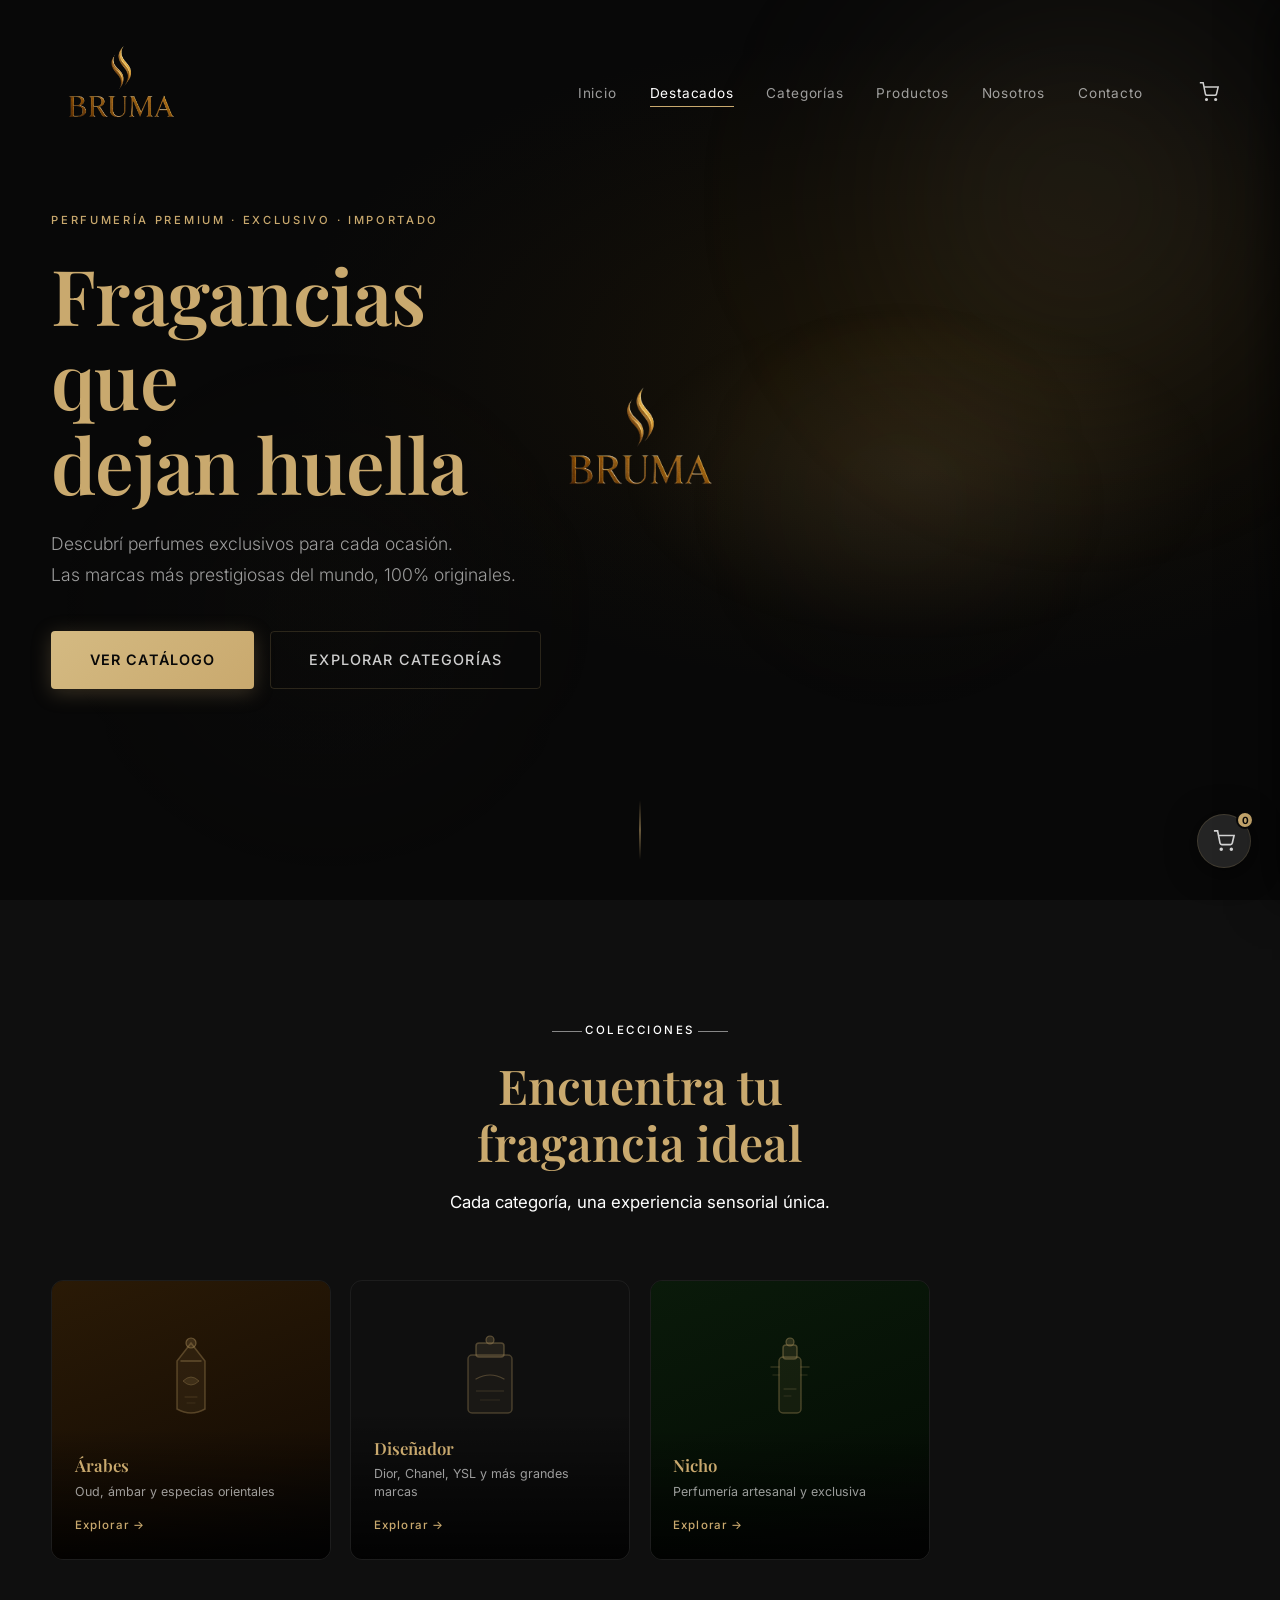
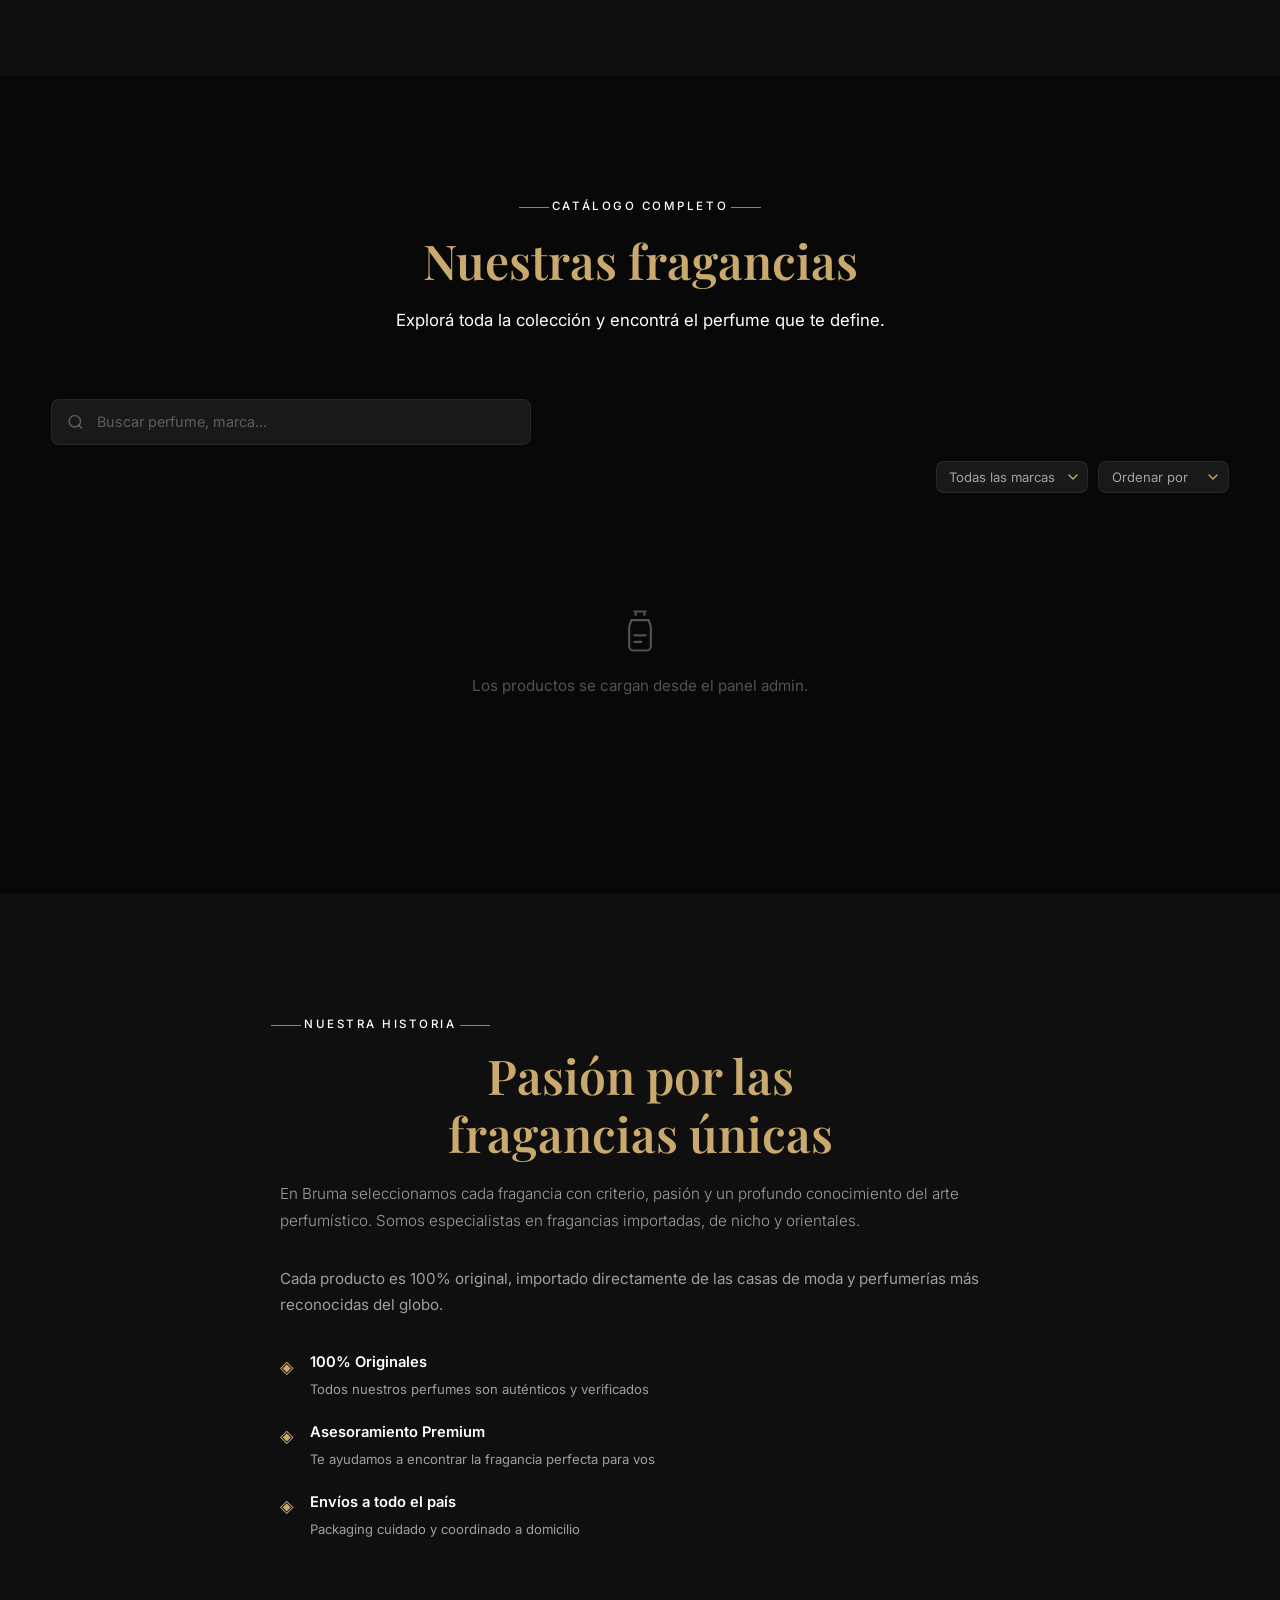
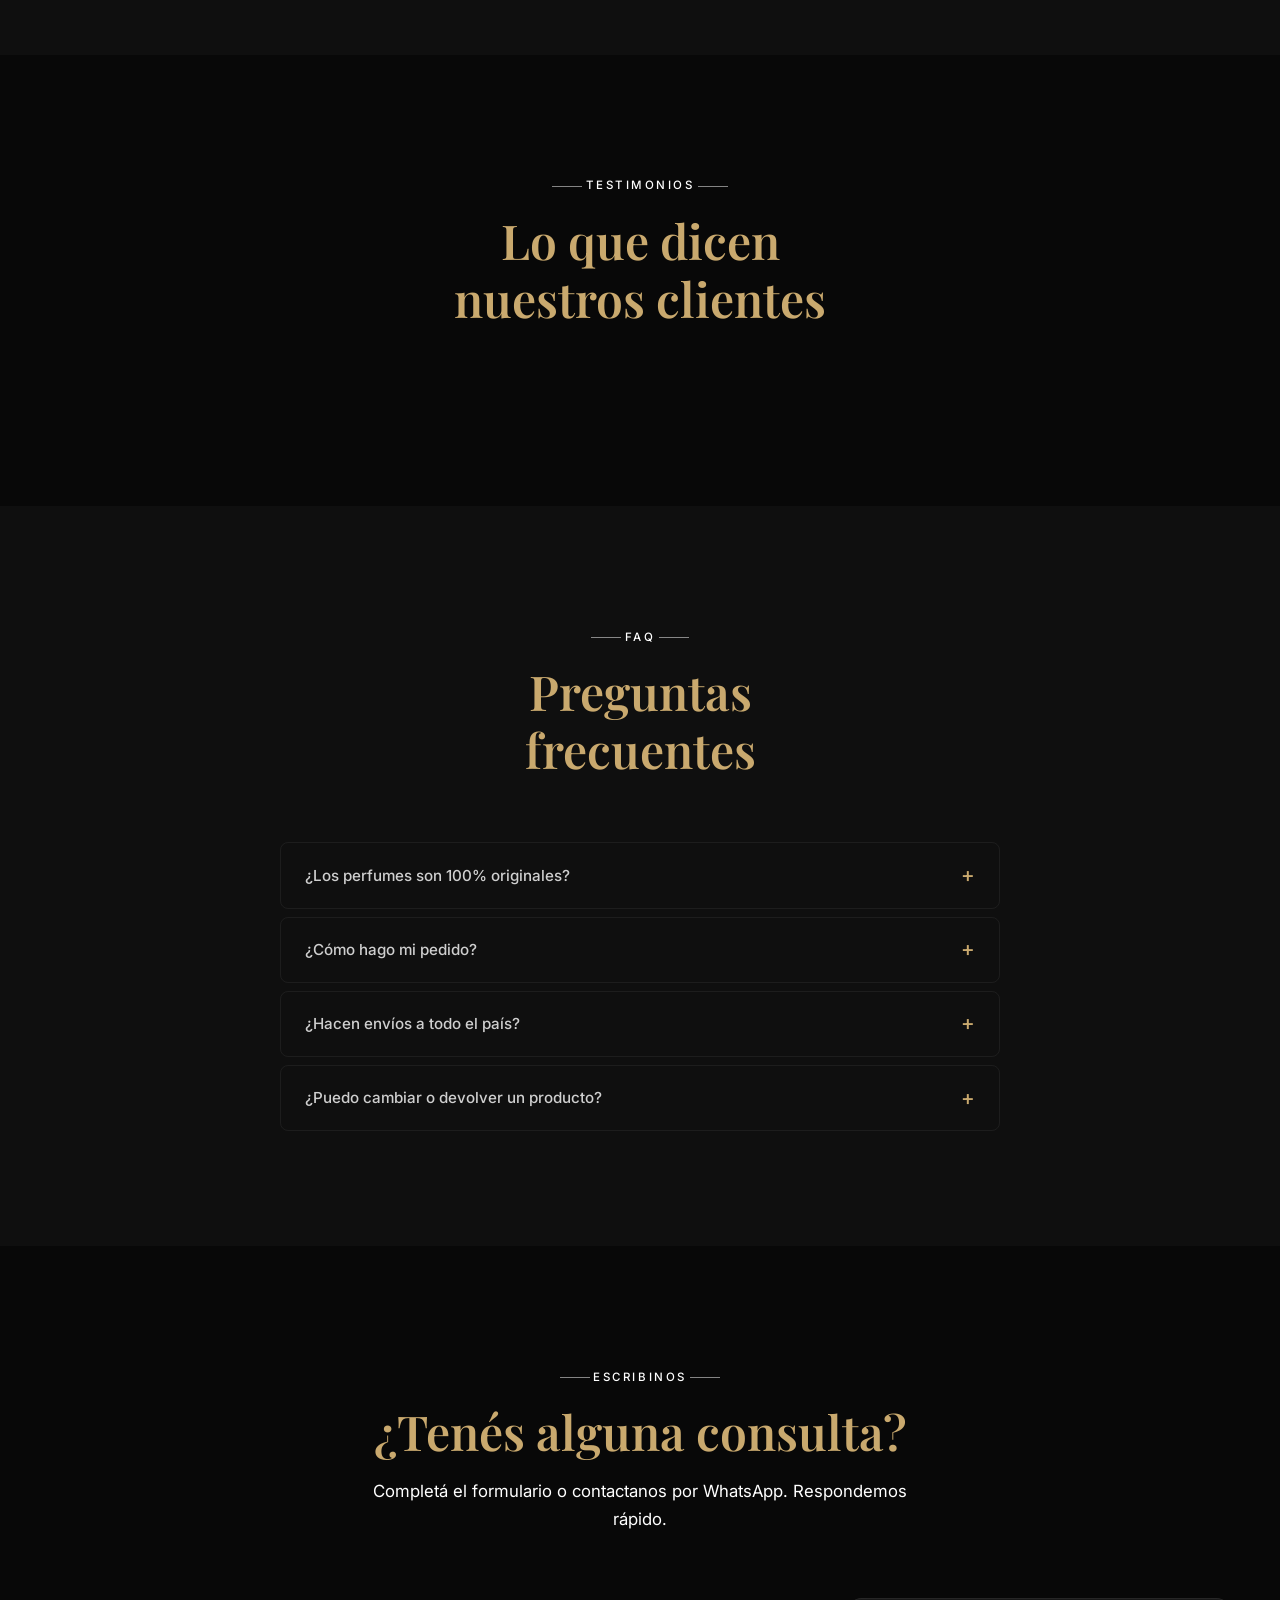
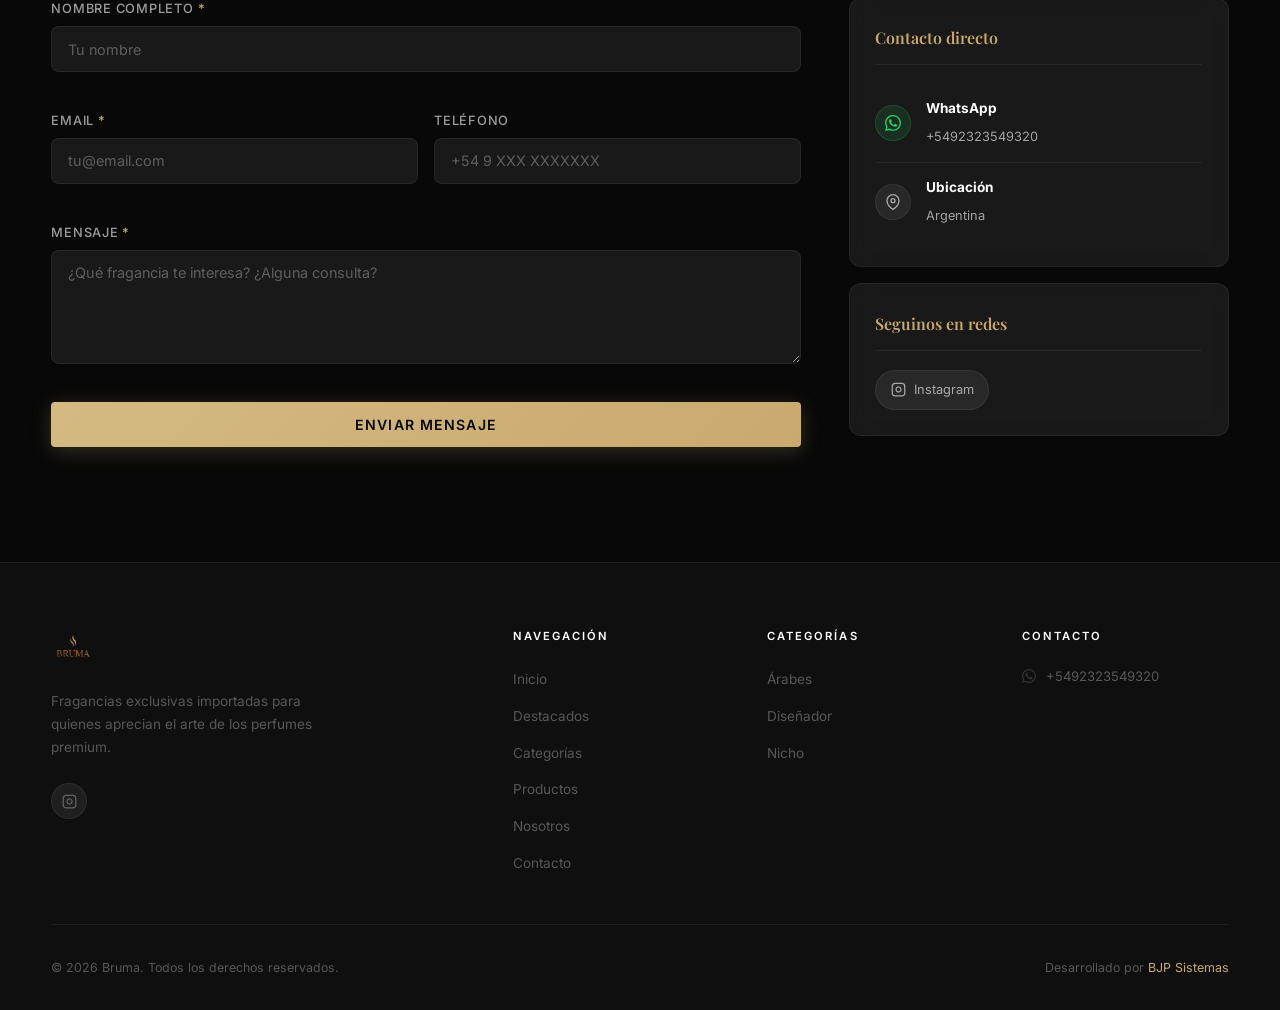
==== index.html @ 4fb80e78 "Saca el logo superpuesto del video del hero, queda solo el frasco Co-Authored-By: Claude Sonnet 5 <n" ====
<!DOCTYPE html>
<html lang="es">
<head>
  <meta charset="UTF-8" />
  <meta name="viewport" content="width=device-width, initial-scale=1.0" />
  <meta name="description" content="Bruma — Fragancias exclusivas importadas. Dior, Chanel, YSL, Paco Rabanne y más. 100% originales. Envíos a todo el país." />
  <meta name="keywords" content="perfumes, fragancias, importados, Dior, Chanel, YSL, Paco Rabanne, perfumería online, Argentina, nicho, árabe" />
  <meta name="robots" content="index, follow" />
  <meta property="og:title" content="Bruma | Fragancias Premium" />
  <meta property="og:description" content="Fragancias exclusivas para cada ocasión. Descubrí el aroma que te define." />
  <meta property="og:type" content="website" />
  <title>Bruma | Fragancias Premium</title>
  <link rel="preconnect" href="https://fonts.googleapis.com" />
  <link rel="preconnect" href="https://fonts.gstatic.com" crossorigin />
  <link href="https://fonts.googleapis.com/css2?family=Playfair+Display:ital,wght@0,400;0,500;0,600;0,700;1,400;1,600&family=Inter:wght@300;400;500;600&display=swap" rel="stylesheet" />
  <link rel="stylesheet" href="styles.css?v=20260711f" />
  <link rel="stylesheet" href="cart.css?v=20260711b" />
</head>
<body>

  <!-- ==================== PRELOADER ==================== -->
  <div class="preloader" id="preloader" aria-hidden="true">
    <div class="preloader-curtain preloader-curtain--left"></div>
    <div class="preloader-curtain preloader-curtain--right"></div>
    <div class="preloader-mist">
      <span class="mist-blob mist-blob--1"></span>
      <span class="mist-blob mist-blob--2"></span>
      <span class="mist-blob mist-blob--3"></span>
      <span class="mist-blob mist-blob--4"></span>
      <span class="mist-blob mist-blob--5"></span>
    </div>
    <img src="img/logo.png" alt="" class="preloader-logo" />
  </div>

  <!-- ==================== HEADER ==================== -->
  <header class="header" id="header">
    <div class="container">
      <nav class="nav" role="navigation" aria-label="Navegación principal">

        <a href="#inicio" class="logo" aria-label="Bruma - Inicio">
          <img src="img/logo.png" alt="Bruma" class="logo-img" />
        </a>

        <ul class="nav-menu" id="navMenu" role="list">
          <li><a href="#inicio"     class="nav-link">Inicio</a></li>
          <li><a href="#destacados" class="nav-link">Destacados</a></li>
          <li><a href="#categorias" class="nav-link">Categorías</a></li>
          <li><a href="#productos"  class="nav-link">Productos</a></li>
          <li><a href="#nosotros"   class="nav-link">Nosotros</a></li>
          <li><a href="#contacto"   class="nav-link">Contacto</a></li>
        </ul>

        <div class="nav-actions">
          <button class="nav-cart-btn" id="navCartBtn" aria-label="Ver carrito">
            <svg width="20" height="20" viewBox="0 0 24 24" fill="none" stroke="currentColor" stroke-width="1.8" aria-hidden="true">
              <circle cx="9" cy="21" r="1"/><circle cx="20" cy="21" r="1"/>
              <path d="M1 1h4l2.68 13.39a2 2 0 001.99 1.61H19a2 2 0 001.99-1.61L23 6H6"/>
            </svg>
            <span class="nav-cart-badge" id="navCartBadge" aria-hidden="true">0</span>
          </button>
          <button class="hamburger" id="hamburger" aria-label="Abrir menú" aria-expanded="false" aria-controls="navMenu">
            <span></span><span></span><span></span>
          </button>
        </div>

      </nav>
    </div>
  </header>


  <!-- ==================== HERO ==================== -->
  <section class="hero" id="inicio" aria-label="Inicio">
    <div class="hero-bg" aria-hidden="true">
      <div class="hero-orb hero-orb--1"></div>
      <div class="hero-orb hero-orb--2"></div>
      <div class="hero-orb hero-orb--3"></div>
    </div>
    <div class="hero-overlay" aria-hidden="true"></div>
    <div class="container">
      <div class="hero-split">

        <div class="hero-content">
          <span class="hero-eyebrow animate-up">Perfumería Premium · Exclusivo · Importado</span>
          <h1 class="hero-title animate-up">
            Fragancias que<br><em>dejan huella</em>
          </h1>
          <p class="hero-sub animate-up">
            Descubrí perfumes exclusivos para cada ocasión.<br>
            Las marcas más prestigiosas del mundo, 100% originales.
          </p>
          <div class="hero-ctas animate-up">
            <a href="#productos" class="btn btn-gold btn-lg">Ver catálogo</a>
            <a href="#categorias" class="btn btn-ghost btn-lg">Explorar categorías</a>
          </div>
        </div>

        <div class="hero-visual" aria-hidden="true">
          <div class="hero-video-wrap">
            <video class="hero-video" src="img/facu.mp4" autoplay muted loop playsinline></video>
          </div>
        </div>

      </div>
    </div>
    <div class="hero-scroll" aria-hidden="true">
      <div class="scroll-line"></div>
    </div>
  </section>


  <!-- ==================== DESTACADOS ==================== -->
  <section class="section destacados" id="destacados" hidden>
    <div class="container">
      <header class="section-header reveal">
        <span class="section-eyebrow">Selección especial</span>
        <h2 class="section-title">Nuestros <em>destacados</em></h2>
        <p class="section-desc">Las fragancias favoritas de nuestros clientes, elegidas por nosotros.</p>
      </header>

      <div class="productos-grid" id="destacadosGrid"></div>
    </div>
  </section>


  <!-- ==================== CATEGORÍAS ==================== -->
  <section class="section section--alt" id="categorias">
    <div class="container">
      <header class="section-header reveal">
        <span class="section-eyebrow">Colecciones</span>
        <h2 class="section-title">Encuentra tu<br><em>fragancia ideal</em></h2>
        <p class="section-desc">Cada categoría, una experiencia sensorial única.</p>
      </header>

      <div class="cat-grid">

        <div class="cat-card cat--arabe reveal" data-cat="arabe" role="button" tabindex="0">
          <div class="cat-bg" aria-hidden="true"></div>
          <div class="cat-visual" aria-hidden="true">
            <svg class="cat-svg" viewBox="0 0 64 90" fill="none">
              <path d="M32 8 L46 26 L46 74 Q32 82 18 74 L18 26 Z" fill="rgba(201,169,110,0.11)" stroke="rgba(201,169,110,0.45)" stroke-width="1.5"/>
              <path d="M22 26 L42 26" stroke="rgba(201,169,110,0.5)" stroke-width="1.5" stroke-linecap="round"/>
              <circle cx="32" cy="8" r="5" fill="rgba(201,169,110,0.24)" stroke="rgba(201,169,110,0.58)" stroke-width="1.2"/>
              <path d="M24 46 Q32 38 40 46 Q32 54 24 46Z" fill="rgba(201,169,110,0.18)" stroke="rgba(201,169,110,0.38)" stroke-width="1"/>
              <line x1="26" y1="62" x2="38" y2="62" stroke="rgba(201,169,110,0.28)" stroke-width="1" stroke-linecap="round"/>
              <line x1="28" y1="68" x2="36" y2="68" stroke="rgba(201,169,110,0.18)" stroke-width="1" stroke-linecap="round"/>
            </svg>
          </div>
          <div class="cat-info">
            <h3>Árabes</h3>
            <p>Oud, ámbar y especias orientales</p>
            <span class="cat-cta">Explorar →</span>
          </div>
        </div>

        <div class="cat-card cat--disenador reveal" data-cat="disenador" role="button" tabindex="0">
          <div class="cat-bg" aria-hidden="true"></div>
          <div class="cat-visual" aria-hidden="true">
            <svg class="cat-svg" viewBox="0 0 64 90" fill="none">
              <rect x="10" y="20" width="44" height="58" rx="4" fill="rgba(201,169,110,0.09)" stroke="rgba(201,169,110,0.42)" stroke-width="1.5"/>
              <rect x="18" y="8" width="28" height="14" rx="3" fill="rgba(201,169,110,0.16)" stroke="rgba(201,169,110,0.48)" stroke-width="1.5"/>
              <circle cx="32" cy="5" r="4" fill="rgba(201,169,110,0.26)" stroke="rgba(201,169,110,0.56)" stroke-width="1.2"/>
              <path d="M18 44 Q32 36 46 44" stroke="rgba(201,169,110,0.45)" stroke-width="1.2" fill="none" stroke-linecap="round"/>
              <line x1="18" y1="56" x2="46" y2="56" stroke="rgba(201,169,110,0.28)" stroke-width="1"/>
              <line x1="22" y1="65" x2="42" y2="65" stroke="rgba(201,169,110,0.18)" stroke-width="1"/>
            </svg>
          </div>
          <div class="cat-info">
            <h3>Diseñador</h3>
            <p>Dior, Chanel, YSL y más grandes marcas</p>
            <span class="cat-cta">Explorar →</span>
          </div>
        </div>

        <div class="cat-card cat--nicho reveal" data-cat="nicho" role="button" tabindex="0">
          <div class="cat-bg" aria-hidden="true"></div>
          <div class="cat-visual" aria-hidden="true">
            <svg class="cat-svg" viewBox="0 0 64 90" fill="none">
              <rect x="21" y="22" width="22" height="56" rx="4" fill="rgba(201,169,110,0.11)" stroke="rgba(201,169,110,0.45)" stroke-width="1.5"/>
              <rect x="25" y="10" width="14" height="14" rx="3" fill="rgba(201,169,110,0.18)" stroke="rgba(201,169,110,0.5)" stroke-width="1.5"/>
              <circle cx="32" cy="7" r="4" fill="rgba(201,169,110,0.28)" stroke="rgba(201,169,110,0.58)" stroke-width="1.2"/>
              <path d="M13 32 H21 M43 32 H51" stroke="rgba(201,169,110,0.3)" stroke-width="1.5" stroke-linecap="round"/>
              <path d="M15 40 H21 M43 40 H49" stroke="rgba(201,169,110,0.2)" stroke-width="1.5" stroke-linecap="round"/>
              <line x1="26" y1="54" x2="38" y2="54" stroke="rgba(201,169,110,0.35)" stroke-width="1" stroke-linecap="round"/>
              <line x1="26" y1="61" x2="33" y2="61" stroke="rgba(201,169,110,0.22)" stroke-width="1" stroke-linecap="round"/>
            </svg>
          </div>
          <div class="cat-info">
            <h3>Nicho</h3>
            <p>Perfumería artesanal y exclusiva</p>
            <span class="cat-cta">Explorar →</span>
          </div>
        </div>

      </div>
    </div>
  </section>


  <!-- ==================== PRODUCTOS ==================== -->
  <section class="section" id="productos">
    <div class="container">
      <header class="section-header reveal">
        <span class="section-eyebrow">Catálogo completo</span>
        <h2 class="section-title">Nuestras <em>fragancias</em></h2>
        <p class="section-desc">Explorá toda la colección y encontrá el perfume que te define.</p>
      </header>

      <div class="prod-controls reveal">
        <div class="prod-search-wrap">
          <svg class="search-icon" viewBox="0 0 24 24" fill="none" stroke="currentColor" stroke-width="2" aria-hidden="true">
            <circle cx="11" cy="11" r="8"/><line x1="21" y1="21" x2="16.65" y2="16.65"/>
          </svg>
          <input type="search" id="searchInput" class="prod-search" placeholder="Buscar perfume, marca..." aria-label="Buscar productos" autocomplete="off" />
          <button class="search-clear" id="searchClear" aria-label="Limpiar" hidden>✕</button>
        </div>
        <div class="prod-filters-row">
          <div class="prod-filtros" id="prodFiltros"></div>
          <div class="prod-selects">
            <select id="filterMarca" class="prod-select" aria-label="Filtrar por marca">
              <option value="">Todas las marcas</option>
            </select>
            <select id="filterOrden" class="prod-select" aria-label="Ordenar">
              <option value="">Ordenar por</option>
              <option value="precio-asc">Menor precio</option>
              <option value="precio-desc">Mayor precio</option>
              <option value="nombre-asc">A — Z</option>
            </select>
          </div>
        </div>
      </div>

      <div class="productos-grid" id="mainProductosGrid">
        <div class="productos-empty" id="productosEmpty">
          <svg width="52" height="52" viewBox="0 0 24 24" fill="none" stroke="currentColor" stroke-width="1" aria-hidden="true">
            <path d="M9 3h6M10 3v2M14 3v2M8 7h8l1 3v9a2 2 0 01-2 2H9a2 2 0 01-2-2V10l1-3z"/>
            <path d="M9 14h6M9 17h4"/>
          </svg>
          <p>Los productos se cargan desde el panel admin.</p>
        </div>
      </div>
    </div>
  </section>


  <!-- ==================== NOSOTROS ==================== -->
  <section class="section section--alt nosotros" id="nosotros">
    <div class="container">
      <div class="nosotros-inner">

        <div class="nosotros-content reveal">
          <span class="section-eyebrow">Nuestra historia</span>
          <h2 class="section-title">Pasión por las<br><em>fragancias únicas</em></h2>
          <p class="nosotros-lead">En Bruma seleccionamos cada fragancia con criterio, pasión y un profundo conocimiento del arte perfumístico. Somos especialistas en fragancias importadas, de nicho y orientales.</p>
          <p>Cada producto es 100% original, importado directamente de las casas de moda y perfumerías más reconocidas del globo.</p>
          <div class="nosotros-valores">
            <div class="valor reveal">
              <div class="valor-icon" aria-hidden="true">◈</div>
              <div>
                <strong>100% Originales</strong>
                <p>Todos nuestros perfumes son auténticos y verificados</p>
              </div>
            </div>
            <div class="valor reveal">
              <div class="valor-icon" aria-hidden="true">◈</div>
              <div>
                <strong>Asesoramiento Premium</strong>
                <p>Te ayudamos a encontrar la fragancia perfecta para vos</p>
              </div>
            </div>
            <div class="valor reveal">
              <div class="valor-icon" aria-hidden="true">◈</div>
              <div>
                <strong>Envíos a todo el país</strong>
                <p>Packaging cuidado y coordinado a domicilio</p>
              </div>
            </div>
          </div>
        </div>


      </div>
    </div>
  </section>




  <!-- ==================== TESTIMONIOS ==================== -->
  <section class="section testimonios" id="testimonios">
    <div class="container">
      <header class="section-header reveal">
        <span class="section-eyebrow">Testimonios</span>
        <h2 class="section-title">Lo que dicen<br><em>nuestros clientes</em></h2>
      </header>
      <div class="testimonios-grid">

      </div>
    </div>
  </section>


  <!-- ==================== FAQ ==================== -->
  <section class="section section--alt faq" id="faq">
    <div class="container">
      <header class="section-header reveal">
        <span class="section-eyebrow">FAQ</span>
        <h2 class="section-title">Preguntas<br><em>frecuentes</em></h2>
      </header>
      <div class="faq-list reveal">

        <details class="faq-item">
          <summary class="faq-q">¿Los perfumes son 100% originales?</summary>
          <div class="faq-a">Sí, absolutamente. Todos nuestros perfumes son 100% originales e importados directamente de sus casas de origen o distribuidores oficiales. Nunca vendemos réplicas ni imitaciones.</div>
        </details>

        <details class="faq-item">
          <summary class="faq-q">¿Cómo hago mi pedido?</summary>
          <div class="faq-a">Podés agregar los productos al carrito y enviarnos el pedido por WhatsApp. Un asesor te confirmará la disponibilidad, precio final y coordinaremos el envío o retiro.</div>
        </details>

        <details class="faq-item">
          <summary class="faq-q">¿Hacen envíos a todo el país?</summary>
          <div class="faq-a">Sí, enviamos a todo el territorio argentino. Los envíos se realizan por correo o mensajería privada. El costo y tiempo de entrega varía según la zona. Consultanos por WhatsApp.</div>
        </details>

        <details class="faq-item">
          <summary class="faq-q">¿Puedo cambiar o devolver un producto?</summary>
          <div class="faq-a">Si el producto llega en mal estado o no corresponde a tu pedido, lo cambiamos sin costo. Abrimos cada caso en particular y buscamos la mejor solución para vos.</div>
        </details>

      </div>
    </div>
  </section>


  <!-- ==================== CONTACTO ==================== -->
  <section class="section contacto" id="contacto">
    <div class="container">
      <header class="section-header reveal">
        <span class="section-eyebrow">Escribinos</span>
        <h2 class="section-title">¿Tenés alguna <em>consulta?</em></h2>
        <p class="section-desc">Completá el formulario o contactanos por WhatsApp. Respondemos rápido.</p>
      </header>

      <div class="contacto-inner">

        <form class="contacto-form reveal" id="contactForm" novalidate aria-label="Formulario de contacto">
          <div class="form-group">
            <label for="nombre">Nombre completo <span aria-hidden="true">*</span></label>
            <input type="text" id="nombre" name="nombre" placeholder="Tu nombre" required autocomplete="name" />
            <span class="form-error" role="alert"></span>
          </div>
          <div class="form-row">
            <div class="form-group">
              <label for="email">Email <span aria-hidden="true">*</span></label>
              <input type="email" id="email" name="email" placeholder="tu@email.com" required autocomplete="email" />
              <span class="form-error" role="alert"></span>
            </div>
            <div class="form-group">
              <label for="telefono">Teléfono</label>
              <input type="tel" id="telefono" name="telefono" placeholder="+54 9 XXX XXXXXXX" autocomplete="tel" />
            </div>
          </div>
          <div class="form-group">
            <label for="mensaje">Mensaje <span aria-hidden="true">*</span></label>
            <textarea id="mensaje" name="mensaje" rows="5" placeholder="¿Qué fragancia te interesa? ¿Alguna consulta?" required></textarea>
            <span class="form-error" role="alert"></span>
          </div>
          <button type="submit" class="btn btn-gold btn-full">Enviar mensaje</button>
          <p class="form-success" id="formSuccess" role="status" aria-live="polite" hidden>
            ¡Gracias! Tu mensaje fue enviado. Te contactamos a la brevedad.
          </p>
        </form>

        <aside class="contacto-aside reveal" aria-label="Información de contacto">
          <div class="info-card">
            <h3>Contacto directo</h3>

            <a href="#" class="info-item" id="infoWhatsapp" aria-label="Contactar por WhatsApp">
              <div class="info-icon info-icon--wa" aria-hidden="true">
                <svg viewBox="0 0 24 24" fill="currentColor"><path d="M17.472 14.382c-.297-.149-1.758-.867-2.03-.967-.273-.099-.471-.148-.67.15-.197.297-.767.966-.94 1.164-.173.199-.347.223-.644.075-.297-.15-1.255-.463-2.39-1.475-.883-.788-1.48-1.761-1.653-2.059-.173-.297-.018-.458.13-.606.134-.133.298-.347.446-.52.149-.174.198-.298.298-.497.099-.198.05-.371-.025-.52-.075-.149-.669-1.612-.916-2.207-.242-.579-.487-.5-.669-.51-.173-.008-.371-.01-.57-.01-.198 0-.52.074-.792.372-.272.297-1.04 1.016-1.04 2.479 0 1.462 1.065 2.875 1.213 3.074.149.198 2.096 3.2 5.077 4.487.709.306 1.262.489 1.694.625.712.227 1.36.195 1.871.118.571-.085 1.758-.719 2.006-1.413.248-.694.248-1.289.173-1.413-.074-.124-.272-.198-.57-.347m-5.421 7.403h-.004a9.87 9.87 0 01-5.031-1.378l-.361-.214-3.741.982.998-3.648-.235-.374a9.86 9.86 0 01-1.51-5.26c.001-5.45 4.436-9.884 9.888-9.884 2.64 0 5.122 1.03 6.988 2.898a9.825 9.825 0 012.893 6.994c-.003 5.45-4.437 9.884-9.885 9.884m8.413-18.297A11.815 11.815 0 0012.05 0C5.495 0 .16 5.335.157 11.892c0 2.096.547 4.142 1.588 5.945L.057 24l6.305-1.654a11.882 11.882 0 005.683 1.448h.005c6.554 0 11.89-5.335 11.893-11.893a11.821 11.821 0 00-3.48-8.413Z"/></svg>
              </div>
              <div>
                <strong>WhatsApp</strong>
                <span id="displayWhatsapp">+54 9 XXX XXX XXXX</span>
              </div>
            </a>

            <div class="info-item">
              <div class="info-icon" aria-hidden="true">
                <svg viewBox="0 0 24 24" fill="none" stroke="currentColor" stroke-width="2"><path d="M21 10c0 7-9 13-9 13s-9-6-9-13a9 9 0 0118 0z"/><circle cx="12" cy="10" r="3"/></svg>
              </div>
              <div>
                <strong>Ubicación</strong>
                <span id="displayDireccion">Argentina</span>
              </div>
            </div>
          </div>

          <div class="redes-card">
            <h3>Seguinos en redes</h3>
            <div class="redes-links">
              <a href="#" class="red-link" id="linkInstagram" target="_blank" rel="noopener noreferrer" aria-label="Instagram">
                <svg viewBox="0 0 24 24" fill="none" stroke="currentColor" stroke-width="2" aria-hidden="true"><rect x="2" y="2" width="20" height="20" rx="5"/><path d="M16 11.37A4 4 0 1112.63 8 4 4 0 0116 11.37z"/><line x1="17.5" y1="6.5" x2="17.51" y2="6.5"/></svg>
                Instagram
              </a>
            </div>
          </div>
        </aside>

      </div>
    </div>
  </section>


  <!-- ==================== FOOTER ==================== -->
  <footer class="footer" role="contentinfo">
    <div class="container">
      <div class="footer-grid">

        <div class="footer-brand">
          <a href="#inicio" class="logo logo--footer" aria-label="Bruma - Inicio">
            <img src="img/logo.png" alt="Bruma" class="logo-img" />
          </a>
          <p>Fragancias exclusivas importadas para quienes aprecian el arte de los perfumes premium.</p>
          <div class="footer-redes" aria-label="Redes sociales">
            <a href="#" id="footerInstagram" target="_blank" rel="noopener noreferrer" aria-label="Instagram">
              <svg viewBox="0 0 24 24" fill="none" stroke="currentColor" stroke-width="2" aria-hidden="true"><rect x="2" y="2" width="20" height="20" rx="5"/><path d="M16 11.37A4 4 0 1112.63 8 4 4 0 0116 11.37z"/><line x1="17.5" y1="6.5" x2="17.51" y2="6.5"/></svg>
            </a>
          </div>
        </div>

        <nav class="footer-col" aria-label="Navegación footer">
          <h4>Navegación</h4>
          <ul role="list">
            <li><a href="#inicio">Inicio</a></li>
            <li><a href="#destacados">Destacados</a></li>
            <li><a href="#categorias">Categorías</a></li>
            <li><a href="#productos">Productos</a></li>
            <li><a href="#nosotros">Nosotros</a></li>
            <li><a href="#contacto">Contacto</a></li>
          </ul>
        </nav>

        <nav class="footer-col" aria-label="Categorías footer">
          <h4>Categorías</h4>
          <ul role="list">
            <li><a href="#categorias">Árabes</a></li>
            <li><a href="#categorias">Diseñador</a></li>
            <li><a href="#categorias">Nicho</a></li>
          </ul>
        </nav>

        <div class="footer-col footer-contacto-col">
          <h4>Contacto</h4>
          <ul class="footer-contacto-list" role="list">
            <li>
              <svg viewBox="0 0 24 24" fill="currentColor" width="14" height="14" aria-hidden="true"><path d="M17.472 14.382c-.297-.149-1.758-.867-2.03-.967-.273-.099-.471-.148-.67.15-.197.297-.767.966-.94 1.164-.173.199-.347.223-.644.075-.297-.15-1.255-.463-2.39-1.475-.883-.788-1.48-1.761-1.653-2.059-.173-.297-.018-.458.13-.606.134-.133.298-.347.446-.52.149-.174.198-.298.298-.497.099-.198.05-.371-.025-.52-.075-.149-.669-1.612-.916-2.207-.242-.579-.487-.5-.669-.51-.173-.008-.371-.01-.57-.01-.198 0-.52.074-.792.372-.272.297-1.04 1.016-1.04 2.479 0 1.462 1.065 2.875 1.213 3.074.149.198 2.096 3.2 5.077 4.487.709.306 1.262.489 1.694.625.712.227 1.36.195 1.871.118.571-.085 1.758-.719 2.006-1.413.248-.694.248-1.289.173-1.413-.074-.124-.272-.198-.57-.347m-5.421 7.403h-.004a9.87 9.87 0 01-5.031-1.378l-.361-.214-3.741.982.998-3.648-.235-.374a9.86 9.86 0 01-1.51-5.26c.001-5.45 4.436-9.884 9.888-9.884 2.64 0 5.122 1.03 6.988 2.898a9.825 9.825 0 012.893 6.994c-.003 5.45-4.437 9.884-9.885 9.884m8.413-18.297A11.815 11.815 0 0012.05 0C5.495 0 .16 5.335.157 11.892c0 2.096.547 4.142 1.588 5.945L.057 24l6.305-1.654a11.882 11.882 0 005.683 1.448h.005c6.554 0 11.89-5.335 11.893-11.893a11.821 11.821 0 00-3.48-8.413Z"/></svg>
              <span id="footerWhatsapp">+54 9 XXX XXX XXXX</span>
            </li>
          </ul>
        </div>

      </div>

      <div class="footer-bottom">
        <p>© 2026 Bruma. Todos los derechos reservados.</p>
        <p>Desarrollado por <a href="https://www.bjpsistemas.com.ar/" target="_blank" rel="noopener noreferrer">BJP Sistemas</a></p>
      </div>
    </div>
  </footer>


  <!-- ==================== CARRITO ==================== -->
  <button class="cart-float" id="cartFloat" aria-label="Ver carrito">
    <svg width="22" height="22" viewBox="0 0 24 24" fill="none" stroke="currentColor" stroke-width="1.8" aria-hidden="true">
      <circle cx="9" cy="21" r="1"/><circle cx="20" cy="21" r="1"/>
      <path d="M1 1h4l2.68 13.39a2 2 0 001.99 1.61H19a2 2 0 001.99-1.61L23 6H6"/>
    </svg>
    <span class="cart-badge" id="cartBadge">0</span>
  </button>

  <!-- Lightbox -->
  <div class="lightbox" id="lightbox" role="dialog" aria-modal="true" aria-label="Detalle del producto">
    <button class="lightbox-close" id="lightboxClose" aria-label="Cerrar detalle">✕</button>
    <div class="lightbox-content">
      <div class="lightbox-media">
        <div class="lightbox-img-wrap" id="lightboxImgWrap">
          <img class="lightbox-img" id="lightboxImg" src="" alt="" loading="lazy" />
          <div class="lightbox-placeholder" id="lightboxPlaceholder" aria-hidden="true"></div>
        </div>
        <div class="lightbox-thumbs" id="lightboxThumbs" hidden></div>
      </div>
      <div class="lightbox-info">
        <span class="lightbox-marca" id="lightboxMarca"></span>
        <p class="lightbox-nombre" id="lightboxNombre"></p>
        <p class="lightbox-cat"   id="lightboxCat"></p>
        <p class="lightbox-desc"  id="lightboxDesc"></p>
        <p class="lightbox-precio" id="lightboxPrecio"></p>
        <div class="lightbox-stock" id="lightboxStock"></div>
        <button class="btn btn-gold btn-full" id="lightboxAdd">Agregar al carrito</button>
      </div>
    </div>
  </div>

  <div class="cart-overlay" id="cartOverlay"></div>

  <aside class="cart-panel" id="cartPanel" aria-label="Carrito de compras">
    <div class="cart-header">
      <h3>Tu carrito</h3>
      <button class="cart-close" id="cartClose" aria-label="Cerrar carrito">✕</button>
    </div>
    <div class="cart-body" id="cartBody">
      <p class="cart-empty">Tu carrito está vacío.</p>
    </div>
    <div class="cart-footer" id="cartFooter" style="display:none">
      <div class="cart-total-row">
        <span>Total estimado</span>
        <strong id="cartTotal">$0</strong>
      </div>
      <input type="text" id="cartNombre" class="cart-nombre" placeholder="Tu nombre (opcional)" autocomplete="name" />
      <button class="btn-cart-send" id="btnEnviarPedido">
        <svg width="18" height="18" viewBox="0 0 24 24" fill="currentColor" aria-hidden="true"><path d="M17.472 14.382c-.297-.149-1.758-.867-2.03-.967-.273-.099-.471-.148-.67.15-.197.297-.767.966-.94 1.164-.173.199-.347.223-.644.075-.297-.15-1.255-.463-2.39-1.475-.883-.788-1.48-1.761-1.653-2.059-.173-.297-.018-.458.13-.606.134-.133.298-.347.446-.52.149-.174.198-.298.298-.497.099-.198.05-.371-.025-.52-.075-.149-.669-1.612-.916-2.207-.242-.579-.487-.5-.669-.51-.173-.008-.371-.01-.57-.01-.198 0-.52.074-.792.372-.272.297-1.04 1.016-1.04 2.479 0 1.462 1.065 2.875 1.213 3.074.149.198 2.096 3.2 5.077 4.487.709.306 1.262.489 1.694.625.712.227 1.36.195 1.871.118.571-.085 1.758-.719 2.006-1.413.248-.694.248-1.289.173-1.413-.074-.124-.272-.198-.57-.347m-5.421 7.403h-.004a9.87 9.87 0 01-5.031-1.378l-.361-.214-3.741.982.998-3.648-.235-.374a9.86 9.86 0 01-1.51-5.26c.001-5.45 4.436-9.884 9.888-9.884 2.64 0 5.122 1.03 6.988 2.898a9.825 9.825 0 012.893 6.994c-.003 5.45-4.437 9.884-9.885 9.884m8.413-18.297A11.815 11.815 0 0012.05 0C5.495 0 .16 5.335.157 11.892c0 2.096.547 4.142 1.588 5.945L.057 24l6.305-1.654a11.882 11.882 0 005.683 1.448h.005c6.554 0 11.89-5.335 11.893-11.893a11.821 11.821 0 00-3.48-8.413Z"/></svg>
        Enviar pedido por WhatsApp
      </button>
      <button class="btn-cart-clear" id="btnVaciarCarrito" type="button">Vaciar carrito</button>
      <p class="cart-disclaimer">Precios orientativos. Confirmamos disponibilidad.</p>
    </div>
  </aside>


  <!-- ==================== WHATSAPP FLOTANTE ==================== -->
  <a href="#" class="whatsapp-float" id="whatsappFloat" aria-label="Contactar por WhatsApp" target="_blank" rel="noopener noreferrer">
    <svg viewBox="0 0 24 24" fill="currentColor" aria-hidden="true">
      <path d="M17.472 14.382c-.297-.149-1.758-.867-2.03-.967-.273-.099-.471-.148-.67.15-.197.297-.767.966-.94 1.164-.173.199-.347.223-.644.075-.297-.15-1.255-.463-2.39-1.475-.883-.788-1.48-1.761-1.653-2.059-.173-.297-.018-.458.13-.606.134-.133.298-.347.446-.52.149-.174.198-.298.298-.497.099-.198.05-.371-.025-.52-.075-.149-.669-1.612-.916-2.207-.242-.579-.487-.5-.669-.51-.173-.008-.371-.01-.57-.01-.198 0-.52.074-.792.372-.272.297-1.04 1.016-1.04 2.479 0 1.462 1.065 2.875 1.213 3.074.149.198 2.096 3.2 5.077 4.487.709.306 1.262.489 1.694.625.712.227 1.36.195 1.871.118.571-.085 1.758-.719 2.006-1.413.248-.694.248-1.289.173-1.413-.074-.124-.272-.198-.57-.347m-5.421 7.403h-.004a9.87 9.87 0 01-5.031-1.378l-.361-.214-3.741.982.998-3.648-.235-.374a9.86 9.86 0 01-1.51-5.26c.001-5.45 4.436-9.884 9.888-9.884 2.64 0 5.122 1.03 6.988 2.898a9.825 9.825 0 012.893 6.994c-.003 5.45-4.437 9.884-9.885 9.884m8.413-18.297A11.815 11.815 0 0012.05 0C5.495 0 .16 5.335.157 11.892c0 2.096.547 4.142 1.588 5.945L.057 24l6.305-1.654a11.882 11.882 0 005.683 1.448h.005c6.554 0 11.89-5.335 11.893-11.893a11.821 11.821 0 00-3.48-8.413Z"/>
    </svg>
    <span class="wa-tooltip">¡Consultanos!</span>
  </a>

  <script src="script.js?v=20260711d"></script>
  <script src="cart.js?v=20260711b"></script>
</body>
</html>
---- styles.css ----
/* ============================================================
   Luxe Parfums — styles.css
   Tema luxury dark. Paleta: negro, dorado, gris premium.
   ============================================================ */

/* ── Variables ────────────────────────────────────────────── */
:root {
  --noir:          #080808;
  --noir-1:        #0f0f0f;
  --noir-2:        #1a1a1a;
  --noir-3:        #242424;
  --noir-4:        #2e2e2e;
  --gold:          #c9a96e;
  --gold-bright:   #d4ba82;
  --gold-dim:      #8a6f45;
  --gold-glow:     rgba(201, 169, 110, 0.15);
  --gold-glow-sm:  rgba(201, 169, 110, 0.08);
  --white:         #ffffff;
  --white-80:      rgba(255,255,255,0.80);
  --white-60:      rgba(255,255,255,0.60);
  --white-30:      rgba(255,255,255,0.30);
  --white-10:      rgba(255,255,255,0.07);
  --border:        rgba(201, 169, 110, 0.18);
  --border-subtle: rgba(255, 255, 255, 0.06);
  --font-serif:    'Playfair Display', Georgia, serif;
  --font-sans:     'Inter', system-ui, -apple-system, sans-serif;
  --ease:          cubic-bezier(0.25, 0.46, 0.45, 0.94);
  --dur:           0.35s;
  --radius:        12px;
  --radius-sm:     8px;
  --radius-lg:     20px;
  --shadow-gold:   0 8px 40px rgba(201, 169, 110, 0.10);
  --shadow-dark:   0 4px 30px rgba(0, 0, 0, 0.6);
  --container:     min(1200px, 92vw);
  --section-py:    clamp(5rem, 9vw, 8rem);
}

/* ── Reset ────────────────────────────────────────────────── */
*, *::before, *::after { box-sizing: border-box; margin: 0; padding: 0; }
html { scroll-behavior: smooth; -webkit-font-smoothing: antialiased; }
body {
  background: var(--noir);
  color: var(--white-80);
  font-family: var(--font-sans);
  font-size: 1rem;
  line-height: 1.7;
  overflow-x: hidden;
}
img { display: block; max-width: 100%; height: auto; }
a { color: inherit; text-decoration: none; }
button { font-family: inherit; cursor: pointer; border: none; background: none; }
ul, ol { list-style: none; }
input, select, textarea { font-family: inherit; }
details { list-style: none; }
details > summary { list-style: none; }
details > summary::-webkit-details-marker { display: none; }

/* ── Typography helpers ───────────────────────────────────── */
.font-serif { font-family: var(--font-serif); }
em { font-style: normal; font-family: var(--font-serif); }

/* ── Gold gradient text ───────────────────────────────────── */
.gold-text {
  background: linear-gradient(135deg, var(--gold-bright) 0%, var(--gold) 50%, var(--gold-dim) 100%);
  -webkit-background-clip: text;
  -webkit-text-fill-color: transparent;
  background-clip: text;
}

/* ── Container ────────────────────────────────────────────── */
.container { width: var(--container); margin: 0 auto; }

/* ── Section ──────────────────────────────────────────────── */
.section { padding: var(--section-py) 0; }
.section--alt { background: var(--noir-1); }
.destacados {
  background: linear-gradient(180deg, rgba(201,169,110,0.06) 0%, transparent 100%);
  border-top: 1px solid var(--border-subtle);
  border-bottom: 1px solid var(--border-subtle);
}
.section--dark { background: var(--noir-1); }

/* ── Section header ───────────────────────────────────────── */
.section-header { text-align: center; margin-bottom: clamp(2.5rem, 5vw, 4rem); }
.section-eyebrow {
  display: inline-block;
  font-size: 0.72rem;
  font-weight: 500;
  letter-spacing: 0.22em;
  text-transform: uppercase;
  color: var(--white);
  margin-bottom: 1rem;
  position: relative;
  padding: 0 1.5rem;
}
.section-eyebrow::before,
.section-eyebrow::after {
  content: '';
  position: absolute;
  top: 50%;
  width: 30px;
  height: 1px;
  background: var(--white);
  opacity: 0.5;
}
.section-eyebrow::before { right: 100%; margin-right: -1.3rem; }
.section-eyebrow::after  { left: 100%;  margin-left: -1.3rem; }

.section-title {
  font-family: var(--font-serif);
  font-size: clamp(2rem, 4vw, 3rem);
  font-weight: 600;
  color: var(--gold);
  line-height: 1.2;
  margin-bottom: 1rem;
}
.section-title em {
  font-style: normal;
  color: var(--gold);
  background: none;
  -webkit-text-fill-color: unset;
}
.section-desc {
  color: var(--white);
  font-size: 1.05rem;
  max-width: 540px;
  margin: 0 auto;
}

/* ── Buttons ──────────────────────────────────────────────── */
.btn {
  display: inline-flex;
  align-items: center;
  gap: 0.5rem;
  padding: 0.875rem 2rem;
  border-radius: 4px;
  font-size: 0.88rem;
  font-weight: 500;
  letter-spacing: 0.08em;
  text-transform: uppercase;
  transition: all var(--dur) var(--ease);
  cursor: pointer;
  border: none;
  text-decoration: none;
  white-space: nowrap;
}
.btn-lg { padding: 1rem 2.4rem; font-size: 0.9rem; }
.btn-full { width: 100%; justify-content: center; }

.btn-gold {
  background: linear-gradient(135deg, var(--gold-bright) 0%, var(--gold) 100%);
  color: var(--noir);
  font-weight: 600;
  box-shadow: 0 4px 20px rgba(201, 169, 110, 0.25);
}
.btn-gold:hover {
  background: linear-gradient(135deg, #e0cc96 0%, var(--gold-bright) 100%);
  box-shadow: 0 6px 30px rgba(201, 169, 110, 0.4);
  transform: translateY(-2px);
}
.btn-gold:active { transform: translateY(0); }

.btn-ghost {
  background: transparent;
  color: var(--white-80);
  border: 1px solid var(--border);
}
.btn-ghost:hover {
  border-color: var(--gold);
  color: var(--gold);
  background: var(--gold-glow-sm);
}

/* ── Reveal animations ────────────────────────────────────── */
.reveal {
  opacity: 0;
  transform: translateY(28px);
  transition: opacity 0.7s var(--ease), transform 0.7s var(--ease);
}
.reveal.visible { opacity: 1; transform: translateY(0); }

.animate-up {
  opacity: 0;
  transform: translateY(30px);
  animation: fadeUp 0.8s var(--ease) forwards;
}
.animate-up:nth-child(1) { animation-delay: 0.1s; }
.animate-up:nth-child(2) { animation-delay: 0.22s; }
.animate-up:nth-child(3) { animation-delay: 0.34s; }
.animate-up:nth-child(4) { animation-delay: 0.46s; }
.animate-up:nth-child(5) { animation-delay: 0.58s; }

@keyframes fadeUp {
  to { opacity: 1; transform: translateY(0); }
}


/* ============================================================
   HEADER
   ============================================================ */
.header {
  position: fixed;
  top: 0; left: 0; right: 0;
  z-index: 900;
  padding: 1.4rem 0;
  transition: background var(--dur), backdrop-filter var(--dur), padding var(--dur), box-shadow var(--dur);
}
.header.scrolled {
  background: rgba(8, 8, 8, 0.88);
  backdrop-filter: blur(20px) saturate(1.4);
  -webkit-backdrop-filter: blur(20px) saturate(1.4);
  padding: 1rem 0;
  box-shadow: 0 1px 0 var(--border-subtle);
}
.nav {
  display: flex;
  align-items: center;
  gap: 2rem;
}

/* Logo */
.logo {
  display: flex;
  align-items: center;
  gap: 0.6rem;
  flex-shrink: 0;
  text-decoration: none;
}
.logo-img {
  height: 140px;
  width: auto;
  object-fit: contain;
  transition: opacity var(--dur);
}
.logo:hover .logo-img { opacity: 0.85; }
.logo-icon {
  display: flex;
  color: var(--gold);
  transition: transform var(--dur) var(--ease);
}
.logo:hover .logo-icon { transform: scale(1.1) rotate(-5deg); }
.logo-name {
  font-family: var(--font-serif);
  font-size: 1.3rem;
  font-weight: 600;
  color: var(--gold);
  letter-spacing: 0.02em;
}
.logo-name em {
  color: var(--gold);
  font-style: italic;
}

/* Nav menu */
.nav-menu {
  display: flex;
  align-items: center;
  gap: 0.25rem;
  margin-left: auto;
}
.nav-link {
  padding: 0.5rem 0.9rem;
  font-size: 0.85rem;
  font-weight: 400;
  letter-spacing: 0.06em;
  color: var(--white-60);
  transition: color var(--dur);
  position: relative;
}
.nav-link::after {
  content: '';
  position: absolute;
  bottom: 2px; left: 0.9rem; right: 0.9rem;
  height: 1px;
  background: var(--gold);
  transform: scaleX(0);
  transform-origin: right;
  transition: transform var(--dur) var(--ease);
}
.nav-link:hover,
.nav-link.active { color: var(--white); }
.nav-link:hover::after,
.nav-link.active::after { transform: scaleX(1); transform-origin: left; }

/* Nav actions */
.nav-actions { display: flex; align-items: center; gap: 0.5rem; }

.nav-cart-btn {
  position: relative;
  display: flex;
  align-items: center;
  justify-content: center;
  width: 40px; height: 40px;
  border-radius: 50%;
  color: var(--white-80);
  transition: color var(--dur), background var(--dur);
}
.nav-cart-btn:hover { color: var(--gold); background: var(--white-10); }

.nav-cart-badge {
  position: absolute;
  top: 3px; right: 3px;
  background: var(--gold);
  color: var(--noir);
  font-size: 0.6rem;
  font-weight: 700;
  width: 15px; height: 15px;
  border-radius: 50%;
  display: flex;
  align-items: center;
  justify-content: center;
  opacity: 0;
  transform: scale(0);
  transition: opacity var(--dur), transform var(--dur) var(--ease);
}
.nav-cart-badge.show { opacity: 1; transform: scale(1); }

/* Hamburger */
.hamburger {
  display: none;
  flex-direction: column;
  gap: 5px;
  width: 36px; height: 36px;
  padding: 7px;
  border-radius: 6px;
  transition: background var(--dur);
}
.hamburger:hover { background: var(--white-10); }
.hamburger span {
  display: block;
  height: 1.5px;
  background: var(--white-80);
  border-radius: 2px;
  transition: transform 0.3s var(--ease), opacity 0.2s;
}
.hamburger.open span:nth-child(1) { transform: rotate(45deg) translate(5px, 5px); }
.hamburger.open span:nth-child(2) { opacity: 0; }
.hamburger.open span:nth-child(3) { transform: rotate(-45deg) translate(5px, -5px); }


/* ============================================================
   HERO
   ============================================================ */
.hero {
  position: relative;
  min-height: 100vh;
  display: flex;
  align-items: center;
  overflow: hidden;
}

/* Animated background */
.hero-bg {
  position: absolute;
  inset: 0;
  background: radial-gradient(ellipse 80% 60% at 70% 40%, #1a1408 0%, #080808 60%);
}
.hero-orb {
  position: absolute;
  border-radius: 50%;
  filter: blur(80px);
  pointer-events: none;
}
.hero-orb--1 {
  width: 600px; height: 600px;
  background: radial-gradient(circle, rgba(201,169,110,0.12) 0%, transparent 70%);
  right: -100px; top: -100px;
  animation: orbFloat 8s ease-in-out infinite;
}
.hero-orb--2 {
  width: 400px; height: 400px;
  background: radial-gradient(circle, rgba(201,169,110,0.06) 0%, transparent 70%);
  left: 10%; bottom: 10%;
  animation: orbFloat 12s ease-in-out infinite reverse;
}
.hero-orb--3 {
  width: 250px; height: 250px;
  background: radial-gradient(circle, rgba(180,140,80,0.08) 0%, transparent 70%);
  right: 20%; bottom: 30%;
  animation: orbFloat 6s ease-in-out infinite 2s;
}

@keyframes orbFloat {
  0%, 100% { transform: translate(0, 0) scale(1); }
  33%       { transform: translate(-30px, 20px) scale(1.05); }
  66%       { transform: translate(20px, -25px) scale(0.95); }
}

.hero-overlay {
  position: absolute;
  inset: 0;
  background: linear-gradient(to right, rgba(8,8,8,0.7) 0%, transparent 60%),
              linear-gradient(to top, rgba(8,8,8,0.6) 0%, transparent 50%);
}

/* Hero content */
.hero .container { position: relative; z-index: 2; padding-top: 7rem; padding-bottom: 5rem; }

.hero-content { max-width: 680px; }

.hero-eyebrow {
  display: block;
  font-size: 0.7rem;
  font-weight: 500;
  letter-spacing: 0.24em;
  text-transform: uppercase;
  color: var(--gold);
  margin-bottom: 1.4rem;
}

.hero-title {
  font-family: var(--font-serif);
  font-size: clamp(2.8rem, 6vw, 5rem);
  font-weight: 600;
  line-height: 1.1;
  color: var(--gold);
  margin-bottom: 1.5rem;
  letter-spacing: -0.01em;
}
.hero-title em {
  color: var(--gold);
  background: none;
  -webkit-text-fill-color: unset;
  font-style: normal;
}

.hero-sub {
  font-size: 1.1rem;
  color: var(--white-60);
  line-height: 1.75;
  margin-bottom: 2.5rem;
  font-weight: 300;
}

.hero-ctas {
  display: flex;
  gap: 1rem;
  flex-wrap: wrap;
  margin-bottom: 3rem;
}

.hero-stats {
  display: flex;
  align-items: center;
  gap: 2rem;
  padding-top: 2rem;
  border-top: 1px solid var(--border-subtle);
}
.hero-stat strong {
  display: block;
  font-family: var(--font-serif);
  font-size: 1.6rem;
  font-weight: 600;
  color: var(--gold);
  line-height: 1;
}
.hero-stat span {
  font-size: 0.78rem;
  color: var(--white-30);
  letter-spacing: 0.08em;
  text-transform: uppercase;
}
.hero-divider {
  width: 1px;
  height: 36px;
  background: var(--border-subtle);
}

/* Scroll indicator */
.hero-scroll {
  position: absolute;
  bottom: 2.5rem;
  left: 50%;
  transform: translateX(-50%);
  display: flex;
  flex-direction: column;
  align-items: center;
  z-index: 2;
}
.scroll-line {
  width: 1px;
  height: 60px;
  background: linear-gradient(to bottom, transparent, var(--gold), transparent);
  animation: scrollPulse 2s ease-in-out infinite;
}
@keyframes scrollPulse {
  0%, 100% { opacity: 0.2; transform: scaleY(0.8); }
  50%       { opacity: 0.7; transform: scaleY(1); }
}


/* ============================================================
   CATEGORÍAS
   ============================================================ */
.cat-grid {
  display: grid;
  grid-template-columns: repeat(4, 1fr);
  gap: 1.2rem;
}

.cat-card {
  position: relative;
  border-radius: var(--radius);
  overflow: hidden;
  cursor: pointer;
  border: 1px solid var(--border-subtle);
  transition: border-color var(--dur), box-shadow var(--dur), transform var(--dur) var(--ease);
  min-height: 280px;
  display: flex;
  flex-direction: column;
  justify-content: flex-end;
}
.cat-card:hover {
  border-color: var(--border);
  box-shadow: var(--shadow-gold);
  transform: translateY(-6px);
}
.cat-card:focus-visible { outline: 2px solid var(--gold); outline-offset: 2px; }

/* Category background gradient */
.cat-bg {
  position: absolute;
  inset: 0;
  transition: transform var(--dur) var(--ease);
}
.cat-card:hover .cat-bg { transform: scale(1.04); }

.cat--masculinos .cat-bg  { background: linear-gradient(160deg, #0f1e36 0%, #050d1a 70%, #080808 100%); }
.cat--femeninos .cat-bg   { background: linear-gradient(160deg, #2a0f1e 0%, #180a10 70%, #080808 100%); }
.cat--unisex .cat-bg      { background: linear-gradient(160deg, #0f2226 0%, #051216 70%, #080808 100%); }
.cat--importados .cat-bg  { background: linear-gradient(160deg, #1a0f30 0%, #0d0518 70%, #080808 100%); }
.cat--arabe .cat-bg       { background: linear-gradient(160deg, #2a1a06 0%, #180e04 70%, #080808 100%); }
.cat--nicho .cat-bg       { background: linear-gradient(160deg, #0a1a0a 0%, #050f05 70%, #080808 100%); }
.cat--sets .cat-bg        { background: linear-gradient(160deg, #1e1a06 0%, #100e04 70%, #080808 100%); }

.cat-visual {
  position: absolute;
  inset: 0;
  display: flex;
  align-items: center;
  justify-content: center;
  padding-bottom: 80px;
}
.cat-svg {
  width: 64px;
  height: auto;
  opacity: 0.7;
  transition: opacity var(--dur), transform 0.4s var(--ease);
}
.cat-card:hover .cat-svg { opacity: 1; transform: scale(1.1) translateY(-4px); }

.cat-info {
  position: relative;
  z-index: 2;
  padding: 1.4rem;
  background: linear-gradient(to top, rgba(0,0,0,0.85) 0%, transparent 100%);
}
.cat-info h3 {
  font-family: var(--font-serif);
  font-size: 1.05rem;
  font-weight: 600;
  color: var(--gold);
  margin-bottom: 0.2rem;
}
.cat-info p {
  font-size: 0.78rem;
  color: var(--white-60);
  margin-bottom: 0.6rem;
  line-height: 1.4;
}
.cat-cta {
  font-size: 0.72rem;
  font-weight: 500;
  letter-spacing: 0.1em;
  color: var(--gold);
  transition: gap var(--dur);
}


/* ============================================================
   PRODUCTOS
   ============================================================ */

/* Controls */
.prod-controls {
  margin-bottom: 2rem;
  display: flex;
  flex-direction: column;
  gap: 1rem;
}

.prod-search-wrap {
  position: relative;
  max-width: 480px;
}
.search-icon {
  position: absolute;
  left: 1rem;
  top: 50%;
  transform: translateY(-50%);
  color: var(--white-30);
  pointer-events: none;
  width: 17px; height: 17px;
}
.prod-search {
  width: 100%;
  padding: 0.85rem 2.8rem 0.85rem 2.8rem;
  background: var(--white-10);
  border: 1px solid var(--border-subtle);
  border-radius: var(--radius-sm);
  color: var(--white);
  font-size: 0.9rem;
  outline: none;
  transition: border-color var(--dur), background var(--dur);
}
.prod-search::placeholder { color: var(--white-30); }
.prod-search:focus {
  border-color: var(--gold);
  background: rgba(255,255,255,0.05);
}
.search-clear {
  position: absolute;
  right: 0.8rem;
  top: 50%;
  transform: translateY(-50%);
  color: var(--white-30);
  font-size: 1.1rem;
  line-height: 1;
  padding: 0.2rem 0.4rem;
  transition: color var(--dur);
}
.search-clear:hover { color: var(--white); }

.prod-filters-row {
  display: flex;
  align-items: center;
  gap: 0.75rem;
  flex-wrap: wrap;
}

.prod-filtros { display: flex; gap: 0.5rem; flex-wrap: wrap; }

.filtro-btn {
  padding: 0.45rem 1rem;
  border-radius: 40px;
  font-size: 0.8rem;
  font-weight: 500;
  color: var(--white-60);
  background: var(--white-10);
  border: 1px solid var(--border-subtle);
  transition: all var(--dur) var(--ease);
  cursor: pointer;
  letter-spacing: 0.04em;
}
.filtro-btn:hover { color: var(--white); border-color: var(--border); }
.filtro-btn.active {
  background: var(--gold-glow);
  border-color: var(--gold);
  color: var(--gold);
}

.prod-selects { display: flex; gap: 0.6rem; margin-left: auto; }
.prod-select {
  padding: 0.45rem 2rem 0.45rem 0.8rem;
  background: var(--white-10) url("data:image/svg+xml,%3Csvg xmlns='http://www.w3.org/2000/svg' width='10' height='6' fill='none'%3E%3Cpath d='M1 1l4 4 4-4' stroke='%23c9a96e' stroke-width='1.4' stroke-linecap='round' stroke-linejoin='round'/%3E%3C/svg%3E") no-repeat right 0.6rem center;
  border: 1px solid var(--border-subtle);
  border-radius: var(--radius-sm);
  color: var(--white-60);
  font-size: 0.82rem;
  outline: none;
  appearance: none;
  -webkit-appearance: none;
  cursor: pointer;
  transition: border-color var(--dur), color var(--dur);
}
.prod-select:focus { border-color: var(--gold); color: var(--white); }
.prod-select option { background: var(--noir-2); color: var(--white); }

/* Product Grid */
.productos-grid {
  display: grid;
  grid-template-columns: repeat(auto-fill, minmax(250px, 1fr));
  gap: 1.4rem;
}

/* Empty state */
.productos-empty {
  grid-column: 1 / -1;
  display: flex;
  flex-direction: column;
  align-items: center;
  justify-content: center;
  gap: 1rem;
  padding: 5rem 2rem;
  text-align: center;
  color: var(--white-30);
}
.productos-empty p { font-size: 0.95rem; }

/* Product card */
.prod-card {
  background: #000;
  border-radius: var(--radius);
  overflow: hidden;
  display: flex;
  flex-direction: column;
  transition: box-shadow var(--dur), transform var(--dur) var(--ease);
  animation: cardReveal 0.5s var(--ease) both;
}
.prod-card:hover {
  box-shadow: var(--shadow-gold);
  transform: translateY(-5px);
}

@keyframes cardReveal {
  from { opacity: 0; transform: translateY(20px); }
  to   { opacity: 1; transform: translateY(0); }
}

/* Product image */
.prod-img-wrap {
  position: relative;
  padding-top: 120%;
  overflow: hidden;
  background: #000;
  flex-shrink: 0;
  cursor: pointer;
}
.prod-img-wrap img {
  position: absolute;
  inset: 0;
  width: 100%; height: 100%;
  object-fit: contain;
  transition: transform 0.55s var(--ease);
}
.prod-card:hover .prod-img-wrap img { transform: scale(1.07); }

/* Placeholder for products without image */
.prod-placeholder {
  position: absolute;
  inset: 0;
  display: flex;
  align-items: center;
  justify-content: center;
}
.prod-placeholder[data-cat="masculinos"]  { background: linear-gradient(160deg, #0f1e36 0%, #050d1a 100%); }
.prod-placeholder[data-cat="femeninos"]   { background: linear-gradient(160deg, #2a0f1e 0%, #180a10 100%); }
.prod-placeholder[data-cat="unisex"]      { background: linear-gradient(160deg, #0f2226 0%, #051216 100%); }
.prod-placeholder[data-cat="importados"]  { background: linear-gradient(160deg, #1a0f30 0%, #0d0518 100%); }
.prod-placeholder[data-cat="arabe"]       { background: linear-gradient(160deg, #2a1a06 0%, #180e04 100%); }
.prod-placeholder[data-cat="nicho"]       { background: linear-gradient(160deg, #0a1a0a 0%, #050f05 100%); }
.prod-placeholder[data-cat="sets"]        { background: linear-gradient(160deg, #1e1a06 0%, #100e04 100%); }
.prod-placeholder[data-cat=""]            { background: linear-gradient(160deg, #1a1a1a 0%, #080808 100%); }

.prod-placeholder-svg {
  width: 52px;
  height: auto;
  opacity: 0.45;
  transition: opacity var(--dur), transform 0.4s var(--ease);
}
.prod-card:hover .prod-placeholder-svg { opacity: 0.65; transform: scale(1.08) translateY(-3px); }

/* Badge */
.prod-badge {
  position: absolute;
  top: 0.8rem;
  left: 0.8rem;
  z-index: 3;
  padding: 0.2rem 0.6rem;
  background: var(--gold);
  color: var(--noir);
  font-size: 0.65rem;
  font-weight: 700;
  letter-spacing: 0.08em;
  text-transform: uppercase;
  border-radius: 3px;
}
.prod-badge--nuevo    { background: #3a8c4a; color: white; }
.prod-badge--oferta   { background: #c0392b; color: white; }
.prod-badge--agotado  { background: var(--noir-4); color: var(--white-60); }

/* Product body */
.prod-body {
  padding: 1.2rem;
  display: flex;
  flex-direction: column;
  flex: 1;
  background: var(--noir-2);
  border: 1px solid var(--border-subtle);
  border-top: none;
  transition: border-color var(--dur);
}
.prod-card:hover .prod-body { border-color: var(--border); }
.prod-marca {
  font-size: 0.68rem;
  font-weight: 600;
  letter-spacing: 0.14em;
  text-transform: uppercase;
  color: var(--gold);
  margin-bottom: 0.3rem;
}
.prod-name {
  font-family: var(--font-serif);
  font-size: 1.05rem;
  font-weight: 600;
  color: var(--gold);
  margin-bottom: 0.4rem;
  line-height: 1.3;
}
.prod-cat {
  font-size: 0.72rem;
  color: var(--white-30);
  letter-spacing: 0.06em;
  text-transform: uppercase;
  margin-bottom: 0.5rem;
}
.prod-desc {
  font-size: 0.82rem;
  color: var(--white-60);
  line-height: 1.5;
  margin-bottom: 0.8rem;
  flex: 1;
  display: -webkit-box;
  -webkit-line-clamp: 2;
  -webkit-box-orient: vertical;
  overflow: hidden;
}
.prod-footer {
  display: flex;
  align-items: center;
  justify-content: space-between;
  gap: 0.5rem;
  margin-top: auto;
  padding-top: 0.8rem;
  border-top: 1px solid var(--border-subtle);
}
.prod-price {
  font-family: var(--font-serif);
  font-size: 1.1rem;
  font-weight: 600;
  color: var(--white);
}
.prod-price-empty { color: var(--white-30); font-size: 0.82rem; }
.btn-agregar {
  padding: 0.45rem 1rem;
  background: var(--gold-glow);
  border: 1px solid var(--border);
  border-radius: 4px;
  color: var(--gold);
  font-size: 0.78rem;
  font-weight: 600;
  letter-spacing: 0.06em;
  transition: all var(--dur) var(--ease);
  white-space: nowrap;
  flex-shrink: 0;
}
.btn-agregar:hover {
  background: var(--gold);
  border-color: var(--gold);
  color: var(--noir);
}
.btn-agregar:disabled {
  opacity: 0.4;
  cursor: not-allowed;
}

/* Resultado vacío de búsqueda */
.prod-no-results {
  grid-column: 1 / -1;
  text-align: center;
  padding: 4rem 2rem;
  color: var(--white-30);
}
.prod-no-results strong { display: block; font-size: 1.1rem; margin-bottom: 0.5rem; color: var(--white-60); }


/* ============================================================
   NOSOTROS
   ============================================================ */
.nosotros-inner {
  display: grid;
  grid-template-columns: 1fr;
  gap: clamp(3rem, 6vw, 6rem);
  align-items: center;
  max-width: 720px;
  margin: 0 auto;
}

.nosotros-content .section-eyebrow { margin-bottom: 0.75rem; }
.nosotros-content .section-title   { text-align: center; margin-bottom: 1.2rem; }
.nosotros-lead {
  font-size: 1.05rem;
  color: var(--white-80);
  margin-bottom: 1rem;
  font-weight: 300;
  line-height: 1.75;
}
.nosotros-content > p {
  color: var(--white-60);
  font-size: 0.95rem;
  margin-bottom: 2rem;
}

.nosotros-valores { display: flex; flex-direction: column; gap: 1.2rem; }
.valor {
  display: flex;
  align-items: flex-start;
  gap: 1rem;
}
.valor-icon {
  color: var(--gold);
  font-size: 1.1rem;
  margin-top: 0.1rem;
  flex-shrink: 0;
}
.valor strong {
  display: block;
  color: var(--white);
  font-weight: 600;
  font-size: 0.92rem;
  margin-bottom: 0.2rem;
}
.valor p { font-size: 0.82rem; color: var(--white-60); }

/* Visual (numbers grid) */
.nosotros-visual {
  position: relative;
  display: flex;
  align-items: center;
  justify-content: center;
}
.nos-orb {
  position: absolute;
  border-radius: 50%;
  filter: blur(60px);
  pointer-events: none;
}
.nos-orb--1 {
  width: 350px; height: 350px;
  background: radial-gradient(circle, rgba(201,169,110,0.10) 0%, transparent 70%);
  top: 50%; left: 50%;
  transform: translate(-50%, -50%);
}
.nos-orb--2 {
  width: 200px; height: 200px;
  background: radial-gradient(circle, rgba(201,169,110,0.07) 0%, transparent 70%);
  top: 10%; right: 10%;
  animation: orbFloat 8s ease-in-out infinite;
}
.nos-orb--3 {
  width: 150px; height: 150px;
  background: radial-gradient(circle, rgba(180,140,80,0.06) 0%, transparent 70%);
  bottom: 10%; left: 10%;
  animation: orbFloat 6s ease-in-out infinite reverse;
}

.nos-nums {
  position: relative;
  z-index: 2;
  display: grid;
  grid-template-columns: 1fr 1fr;
  gap: 1.5rem;
}
.nos-num {
  background: var(--white-10);
  border: 1px solid var(--border-subtle);
  border-radius: var(--radius);
  padding: 2rem 1.5rem;
  text-align: center;
  backdrop-filter: blur(10px);
  transition: border-color var(--dur), box-shadow var(--dur);
}
.nos-num:hover { border-color: var(--border); box-shadow: var(--shadow-gold); }
.nos-num strong {
  display: block;
  font-family: var(--font-serif);
  font-size: 2.2rem;
  font-weight: 700;
  color: var(--gold);
  line-height: 1;
  margin-bottom: 0.4rem;
}
.nos-num span { font-size: 0.75rem; color: var(--white-30); line-height: 1.4; }


/* ============================================================
   TESTIMONIOS
   ============================================================ */
.testimonios-grid {
  display: grid;
  grid-template-columns: repeat(3, 1fr);
  gap: 1.5rem;
}
.testi-card {
  background: var(--white-10);
  border: 1px solid var(--border-subtle);
  border-radius: var(--radius);
  padding: 2rem;
  transition: border-color var(--dur), box-shadow var(--dur);
  backdrop-filter: blur(10px);
}
.testi-card:hover { border-color: var(--border); box-shadow: var(--shadow-gold); }
.testi-stars {
  color: var(--gold);
  font-size: 0.85rem;
  letter-spacing: 0.1em;
  margin-bottom: 1rem;
}
.testi-card blockquote {
  font-size: 0.9rem;
  color: var(--white-80);
  line-height: 1.7;
  margin-bottom: 1.5rem;
  font-style: italic;
}
.testi-author {
  display: flex;
  align-items: center;
  gap: 0.75rem;
}
.testi-av {
  width: 40px; height: 40px;
  border-radius: 50%;
  background: var(--gold-glow);
  border: 1px solid var(--border);
  display: flex;
  align-items: center;
  justify-content: center;
  font-size: 0.7rem;
  font-weight: 700;
  color: var(--gold);
  letter-spacing: 0.05em;
  flex-shrink: 0;
}
.testi-author strong { display: block; font-size: 0.88rem; color: var(--white); }
.testi-author span { font-size: 0.75rem; color: var(--white-30); }


/* ============================================================
   FAQ
   ============================================================ */
.faq-list { max-width: 720px; margin: 0 auto; display: flex; flex-direction: column; gap: 0.5rem; }

.faq-item {
  border: 1px solid var(--border-subtle);
  border-radius: var(--radius-sm);
  overflow: hidden;
  transition: border-color var(--dur);
}
.faq-item[open] { border-color: var(--border); }

.faq-q {
  padding: 1.2rem 1.5rem;
  font-weight: 500;
  font-size: 0.95rem;
  color: var(--white-80);
  cursor: pointer;
  display: flex;
  align-items: center;
  justify-content: space-between;
  gap: 1rem;
  transition: color var(--dur), background var(--dur);
  user-select: none;
}
.faq-q::after {
  content: '+';
  font-size: 1.3rem;
  color: var(--gold);
  flex-shrink: 0;
  transition: transform 0.3s var(--ease);
  line-height: 1;
}
.faq-item[open] .faq-q { color: var(--white); background: var(--white-10); }
.faq-item[open] .faq-q::after { transform: rotate(45deg); }
.faq-q:hover { color: var(--white); }

.faq-a {
  padding: 0 1.5rem 1.2rem;
  font-size: 0.88rem;
  color: var(--white-60);
  line-height: 1.7;
  animation: faqOpen 0.3s var(--ease);
}
@keyframes faqOpen {
  from { opacity: 0; transform: translateY(-6px); }
  to   { opacity: 1; transform: translateY(0); }
}


/* ============================================================
   CONTACTO
   ============================================================ */
.contacto-inner {
  display: grid;
  grid-template-columns: 1fr 380px;
  gap: 3rem;
  align-items: start;
}

/* Form */
.contacto-form { display: flex; flex-direction: column; gap: 1.2rem; }
.form-row { display: grid; grid-template-columns: 1fr 1fr; gap: 1rem; }
.form-group { display: flex; flex-direction: column; gap: 0.4rem; }
.form-group label {
  font-size: 0.8rem;
  font-weight: 500;
  letter-spacing: 0.06em;
  color: var(--white-60);
  text-transform: uppercase;
}
.form-group label span { color: var(--gold); }
.form-group input,
.form-group textarea,
.form-group select {
  background: var(--white-10);
  border: 1px solid var(--border-subtle);
  border-radius: var(--radius-sm);
  padding: 0.85rem 1rem;
  color: var(--white);
  font-size: 0.9rem;
  outline: none;
  transition: border-color var(--dur), background var(--dur);
  resize: vertical;
}
.form-group input::placeholder,
.form-group textarea::placeholder { color: var(--white-30); }
.form-group input:focus,
.form-group textarea:focus {
  border-color: var(--gold);
  background: rgba(255,255,255,0.05);
}
.form-group input.error,
.form-group textarea.error { border-color: #e05a4a; }
.form-error {
  font-size: 0.75rem;
  color: #e05a4a;
  min-height: 1em;
}
.form-success {
  font-size: 0.88rem;
  color: #4caf50;
  padding: 0.8rem 1rem;
  background: rgba(76,175,80,0.1);
  border: 1px solid rgba(76,175,80,0.2);
  border-radius: var(--radius-sm);
  text-align: center;
}

/* Aside */
.contacto-aside { display: flex; flex-direction: column; gap: 1rem; }
.info-card,
.redes-card {
  background: var(--white-10);
  border: 1px solid var(--border-subtle);
  border-radius: var(--radius);
  padding: 1.6rem;
  backdrop-filter: blur(10px);
}
.info-card h3,
.redes-card h3 {
  font-family: var(--font-serif);
  font-size: 1rem;
  font-weight: 600;
  color: var(--gold);
  margin-bottom: 1.2rem;
  padding-bottom: 0.8rem;
  border-bottom: 1px solid var(--border-subtle);
}
.info-item {
  display: flex;
  align-items: center;
  gap: 0.9rem;
  padding: 0.8rem 0;
  border-bottom: 1px solid var(--border-subtle);
  transition: opacity var(--dur);
  text-decoration: none;
}
.info-item:last-child { border-bottom: none; }
.info-item:hover { opacity: 0.75; }
.info-icon {
  width: 36px; height: 36px;
  border-radius: 50%;
  background: var(--white-10);
  border: 1px solid var(--border-subtle);
  display: flex;
  align-items: center;
  justify-content: center;
  flex-shrink: 0;
  color: var(--white-60);
}
.info-icon svg { width: 16px; height: 16px; }
.info-icon--wa { background: rgba(37,211,102,0.12); border-color: rgba(37,211,102,0.2); color: #25d366; }
.info-item strong { display: block; font-size: 0.85rem; color: var(--white); margin-bottom: 0.1rem; }
.info-item span { font-size: 0.8rem; color: var(--white-60); }

.redes-links { display: flex; gap: 0.6rem; flex-wrap: wrap; }
.red-link {
  display: flex;
  align-items: center;
  gap: 0.5rem;
  padding: 0.5rem 0.9rem;
  background: var(--white-10);
  border: 1px solid var(--border-subtle);
  border-radius: 40px;
  font-size: 0.8rem;
  color: var(--white-60);
  transition: all var(--dur);
}
.red-link svg { width: 15px; height: 15px; }
.red-link:hover { border-color: var(--gold); color: var(--gold); background: var(--gold-glow-sm); }


/* ============================================================
   FOOTER
   ============================================================ */
.footer {
  background: var(--noir-1);
  border-top: 1px solid var(--border-subtle);
  padding: 4rem 0 2rem;
}
.footer-grid {
  display: grid;
  grid-template-columns: 2fr 1fr 1fr 1fr;
  gap: 3rem;
  padding-bottom: 3rem;
  border-bottom: 1px solid var(--border-subtle);
  margin-bottom: 2rem;
}
.footer-brand p {
  font-size: 0.85rem;
  color: var(--white-30);
  margin: 1.2rem 0 1.5rem;
  max-width: 280px;
  line-height: 1.7;
}
.footer-redes { display: flex; gap: 0.6rem; }
.footer-redes a {
  width: 36px; height: 36px;
  border-radius: 50%;
  background: var(--white-10);
  border: 1px solid var(--border-subtle);
  display: flex;
  align-items: center;
  justify-content: center;
  color: var(--white-30);
  transition: all var(--dur);
}
.footer-redes a svg { width: 15px; height: 15px; }
.footer-redes a:hover { border-color: var(--gold); color: var(--gold); background: var(--gold-glow-sm); }

.footer-col h4 {
  font-size: 0.7rem;
  font-weight: 600;
  letter-spacing: 0.18em;
  text-transform: uppercase;
  color: var(--white);
  margin-bottom: 1.2rem;
}
.footer-col ul { display: flex; flex-direction: column; gap: 0.6rem; }
.footer-col ul a {
  font-size: 0.85rem;
  color: var(--white-30);
  transition: color var(--dur);
}
.footer-col ul a:hover { color: var(--white); }

.footer-contacto-list { display: flex; flex-direction: column; gap: 0.75rem; }
.footer-contacto-list li {
  display: flex;
  align-items: center;
  gap: 0.6rem;
  font-size: 0.82rem;
  color: var(--white-30);
}
.footer-contacto-list svg { flex-shrink: 0; opacity: 0.5; }

.footer-bottom {
  display: flex;
  justify-content: space-between;
  align-items: center;
  flex-wrap: wrap;
  gap: 0.5rem;
  font-size: 0.78rem;
  color: var(--white-30);
}

.logo--footer .logo-img { height: 44px; }
.footer-bottom a { color: var(--gold); text-decoration: none; }
.footer-bottom a:hover { text-decoration: underline; }


/* ============================================================
   LIGHTBOX
   ============================================================ */
.lightbox {
  position: fixed;
  inset: 0;
  z-index: 1100;
  background: rgba(0,0,0,0.92);
  backdrop-filter: blur(12px);
  display: flex;
  align-items: center;
  justify-content: center;
  padding: 1.5rem;
  opacity: 0;
  pointer-events: none;
  transition: opacity 0.3s var(--ease);
}
.lightbox.open { opacity: 1; pointer-events: auto; }
.lightbox-close {
  position: absolute;
  top: 1.5rem; right: 1.5rem;
  width: 44px; height: 44px;
  border-radius: 50%;
  background: var(--white-10);
  border: 1px solid var(--border-subtle);
  color: var(--white-60);
  font-size: 1rem;
  display: flex;
  align-items: center;
  justify-content: center;
  transition: all var(--dur);
}
.lightbox-close:hover { background: var(--white-10); color: var(--white); border-color: var(--border); }
.lightbox-content {
  display: grid;
  grid-template-columns: 1fr 1.1fr;
  gap: 2.5rem;
  max-width: 820px;
  width: 100%;
  transform: scale(0.94);
  transition: transform 0.35s var(--ease);
}
.lightbox.open .lightbox-content { transform: scale(1); }

.lightbox-media { display: flex; flex-direction: column; gap: 0.75rem; }

.lightbox-img-wrap {
  position: relative;
  border-radius: var(--radius);
  overflow: hidden;
  aspect-ratio: 4/5;
  background: #000;
}
.lightbox-img { width: 100%; height: 100%; object-fit: contain; }
.lightbox-placeholder {
  position: absolute;
  inset: 0;
  display: flex;
  align-items: center;
  justify-content: center;
}

/* Miniaturas frente / atrás */
.lightbox-thumbs {
  display: flex;
  gap: 0.6rem;
}
.lightbox-thumbs[hidden] { display: none; }
.lightbox-thumb {
  width: 60px;
  height: 72px;
  border-radius: var(--radius-sm);
  overflow: hidden;
  padding: 0;
  background: #000;
  border: 1px solid var(--border-subtle);
  cursor: pointer;
  transition: border-color var(--dur);
}
.lightbox-thumb img { width: 100%; height: 100%; object-fit: contain; }
.lightbox-thumb:hover { border-color: var(--border); }
.lightbox-thumb.active { border-color: var(--gold); }

.lightbox-info {
  display: flex;
  flex-direction: column;
  justify-content: center;
  gap: 0.75rem;
}
.lightbox-marca {
  font-size: 0.7rem;
  font-weight: 600;
  letter-spacing: 0.2em;
  text-transform: uppercase;
  color: var(--gold);
}
.lightbox-nombre {
  font-family: var(--font-serif);
  font-size: 1.8rem;
  font-weight: 600;
  color: var(--gold);
  line-height: 1.2;
}
.lightbox-cat {
  font-size: 0.75rem;
  color: var(--white-30);
  text-transform: uppercase;
  letter-spacing: 0.1em;
}
.lightbox-desc { font-size: 0.9rem; color: var(--white-60); line-height: 1.65; }
.lightbox-precio {
  font-family: var(--font-serif);
  font-size: 1.6rem;
  font-weight: 600;
  color: var(--gold-bright);
}
.lightbox-stock { font-size: 0.78rem; color: var(--white-30); }


/* ============================================================
   WHATSAPP FLOTANTE
   ============================================================ */
.whatsapp-float {
  position: fixed;
  bottom: 5.5rem;
  right: 1.8rem;
  z-index: 800;
  width: 54px; height: 54px;
  background: #25d366;
  border-radius: 50%;
  display: flex;
  align-items: center;
  justify-content: center;
  box-shadow: 0 4px 20px rgba(37,211,102,0.4);
  opacity: 0;
  transform: scale(0.8) translateY(10px);
  transition: opacity 0.4s var(--ease), transform 0.4s var(--ease), box-shadow var(--dur);
  pointer-events: none;
}
.whatsapp-float.visible { opacity: 1; transform: scale(1) translateY(0); pointer-events: auto; }
.whatsapp-float:hover { box-shadow: 0 6px 28px rgba(37,211,102,0.55); transform: scale(1.08); }
.whatsapp-float svg { width: 28px; height: 28px; color: white; }
.wa-tooltip {
  position: absolute;
  right: calc(100% + 12px);
  top: 50%;
  transform: translateY(-50%);
  background: var(--noir-2);
  border: 1px solid var(--border-subtle);
  color: var(--white-80);
  font-size: 0.78rem;
  padding: 0.35rem 0.8rem;
  border-radius: 6px;
  white-space: nowrap;
  opacity: 0;
  pointer-events: none;
  transition: opacity var(--dur);
}
.whatsapp-float:hover .wa-tooltip { opacity: 1; }


/* ============================================================
   RESPONSIVE
   ============================================================ */

/* Tablet */
@media (max-width: 1024px) {
  .cat-grid { grid-template-columns: repeat(3, 1fr); }
  .footer-grid { grid-template-columns: 1fr 1fr; gap: 2rem; }
  .nosotros-inner { grid-template-columns: 1fr; }
  .nosotros-visual { order: -1; }
  .nos-nums { grid-template-columns: repeat(4, 1fr); }
  .testimonios-grid { grid-template-columns: 1fr 1fr; }
  .contacto-inner { grid-template-columns: 1fr; }
  .contacto-aside { max-width: 480px; }
}

/* Mobile-md */
@media (max-width: 768px) {
  .hamburger { display: flex; position: relative; z-index: 860; }

  .nav-menu {
    position: fixed;
    inset: 0 0 0 auto;
    width: min(320px, 85vw);
    background: var(--noir-2);
    border-left: 1px solid var(--border-subtle);
    flex-direction: column;
    align-items: flex-start;
    padding: 5rem 2rem 2rem;
    gap: 0.25rem;
    transform: translateX(100%);
    transition: transform 0.4s var(--ease);
    backdrop-filter: blur(20px);
    z-index: 850;
  }
  .nav-menu.open { transform: translateX(0); }
  .nav-link { width: 100%; padding: 0.9rem 0.5rem; font-size: 1rem; border-bottom: 1px solid var(--border-subtle); }
  .nav-link::after { display: none; }

  .hero-ctas { flex-direction: column; }
  .hero-ctas .btn { text-align: center; justify-content: center; }
  .hero-stats { gap: 1.2rem; }
  .hero-stat strong { font-size: 1.3rem; }

  .cat-grid { grid-template-columns: repeat(2, 1fr); }
  .cat-card { min-height: 220px; }

  .productos-grid { grid-template-columns: repeat(2, 1fr); gap: 1rem; }

  .testimonios-grid { grid-template-columns: 1fr; }
  .footer-grid { grid-template-columns: 1fr; }

  .prod-filters-row { flex-direction: column; align-items: flex-start; }
  .prod-selects { width: 100%; }
  .prod-select { flex: 1; }

  .nos-nums { grid-template-columns: repeat(2, 1fr); }

  .section-eyebrow::before,
  .section-eyebrow::after { display: none; }
}

/* Mobile-sm */
@media (max-width: 480px) {
  .cat-grid { grid-template-columns: repeat(2, 1fr); gap: 0.8rem; }
  .cat-card { min-height: 190px; }
  .cat-svg { width: 50px; }

  .productos-grid { grid-template-columns: 1fr; }

  .form-row { grid-template-columns: 1fr; }

  .hero-title { font-size: 2.4rem; }

  .lightbox-content { grid-template-columns: 1fr; }
  .lightbox-img-wrap { aspect-ratio: 16/9; }

  .footer-grid { grid-template-columns: 1fr; }

  .footer-bottom { flex-direction: column; text-align: center; padding-bottom: 5.5rem; }
}


/* ============================================================
   HERO SPLIT + BOTELLA 3D
   ============================================================ */

/* Convertir el container del hero en flex para centrar verticalmente */
.hero .container {
  position: relative;
  z-index: 2;
  padding-top: 0;
  padding-bottom: 0;
  display: flex;
  align-items: center;
  min-height: 100vh;
}

/* Grid split: texto | botella */
.hero-split {
  display: grid;
  grid-template-columns: 55fr 45fr;
  gap: 4rem;
  align-items: center;
  width: 100%;
  padding: 8rem 0 5rem;
}

/* Quitar max-width fija que tenía hero-content */
.hero-content { max-width: none; }

/* ── Lado visual ──────────────────────────────────────────── */
.hero-visual {
  display: flex;
  align-items: center;
  justify-content: center;
  position: relative;
}

/* Halo ambiental detrás de la botella */
.hero-visual::before {
  content: '';
  position: absolute;
  inset: 0;
  background: radial-gradient(ellipse at 50% 50%, rgba(201,169,110,0.11) 0%, transparent 68%);
  pointer-events: none;
}


/* ============================================================
   HERO — video
   ============================================================ */
.hero-video-wrap {
  position: relative;
  width: 620px;
  max-width: 100%;
  aspect-ratio: 16 / 9;
  overflow: hidden;
}
.hero-video {
  width: 100%;
  height: 100%;
  object-fit: cover;
  display: block;
  /* Zoom + recorte: deja la marca de agua del video (esquina inf. derecha) fuera del cuadro visible */
  transform: scale(1.3);
  transform-origin: 35% 35%;
  mask-image: radial-gradient(ellipse 52% 52% at 50% 50%, #000 75%, transparent 105%);
  -webkit-mask-image: radial-gradient(ellipse 52% 52% at 50% 50%, #000 75%, transparent 105%);
}
@media (max-width: 1100px) {
  .hero-split { grid-template-columns: 1fr; gap: 2.5rem; padding: 8rem 0 5rem; text-align: center; }
  .hero-content { max-width: 600px; margin: 0 auto; }
  .hero-ctas { justify-content: center; }
  .hero-stats { justify-content: center; }
  .hero-visual { order: -1; }
}

@media (max-width: 600px) {
  .hero-video-wrap { width: 380px; }
}

/* ============================================================
   PRELOADER — niebla dorada
   ============================================================ */
.preloader {
  position: fixed;
  inset: 0;
  z-index: 9999;
  display: flex;
  align-items: center;
  justify-content: center;
  overflow: hidden;
  transition: visibility 1s ease;
}
.preloader.is-hidden {
  visibility: hidden;
  pointer-events: none;
}

/* Cortinas: se abren tipo ventana al terminar de cargar */
.preloader-curtain {
  position: absolute;
  top: 0;
  bottom: 0;
  width: 50%;
  background: var(--noir);
  z-index: 1;
  transition: transform 1s cubic-bezier(0.76, 0, 0.24, 1);
}
.preloader-curtain--left  { left: 0; }
.preloader-curtain--right { right: 0; }
.preloader.is-hidden .preloader-curtain--left  { transform: translateX(-100%); }
.preloader.is-hidden .preloader-curtain--right { transform: translateX(100%); }

.preloader-mist {
  position: absolute;
  inset: 0;
  z-index: 2;
  transition: opacity 0.5s ease;
}
.preloader.is-hidden .preloader-mist { opacity: 0; }
.mist-blob {
  position: absolute;
  width: 38vmax;
  height: 38vmax;
  left: 50%;
  top: 50%;
  border-radius: 50%;
  background: radial-gradient(circle, rgba(201,169,110,0.38) 0%, rgba(201,169,110,0) 70%);
  filter: blur(30px);
  opacity: 0;
  animation: mistDrift 3.6s ease-in-out forwards;
}
.mist-blob--1 { transform: translate(-70%, -50%); animation-delay: 0s; }
.mist-blob--2 { transform: translate(-30%, -60%); animation-delay: 0.25s; }
.mist-blob--3 { transform: translate(-55%, -35%); animation-delay: 0.45s; }
.mist-blob--4 { transform: translate(-45%, -65%); animation-delay: 0.1s; }
.mist-blob--5 { transform: translate(-50%, -50%); animation-delay: 0.6s; width: 46vmax; height: 46vmax; }

@keyframes mistDrift {
  0%   { opacity: 0; }
  25%  { opacity: 0.9; }
  100% { opacity: 0; filter: blur(60px); }
}

.preloader-logo {
  position: relative;
  z-index: 3;
  width: 190px;
  max-width: 60vw;
  opacity: 0;
  filter: blur(6px);
  animation: preloaderLogoIn 1.5s ease forwards 0.35s;
  transition: opacity 0.5s ease;
}
.preloader.is-hidden .preloader-logo { opacity: 0; }

@keyframes preloaderLogoIn {
  0%   { opacity: 0; transform: scale(0.85); filter: blur(6px); }
  55%  { opacity: 1; transform: scale(1.02); filter: blur(0); }
  100% { opacity: 1; transform: scale(1); filter: blur(0); }
}

/* La niebla decorativa se apaga con "reducir movimiento", pero las
   cortinas se dejan deslizar igual: es una transicion breve de una
   sola vez, no el tipo de movimiento continuo que esa preferencia
   busca evitar. */
@media (prefers-reduced-motion: reduce) {
  .preloader-logo, .mist-blob { animation: none !important; transition: opacity 0.4s ease !important; }
  .preloader-logo { opacity: 1; filter: none; }
}
---- cart.css ----
/* ============================================================
   Luxe Parfums — cart.css
   ============================================================ */

/* ── Cart Float button ────────────────────────────────────── */
.cart-float {
  position: fixed;
  bottom: 2rem;
  right: 1.8rem;
  z-index: 800;
  width: 54px; height: 54px;
  border-radius: 50%;
  background: var(--noir-3);
  border: 1px solid var(--border);
  color: var(--white-80);
  display: flex;
  align-items: center;
  justify-content: center;
  box-shadow: var(--shadow-dark);
  transition: background var(--dur), border-color var(--dur), box-shadow var(--dur), transform var(--dur) var(--ease);
  cursor: pointer;
}
.cart-float:hover {
  background: var(--noir-4);
  border-color: var(--gold);
  box-shadow: var(--shadow-gold);
  color: var(--gold);
}
.cart-float.has-items {
  border-color: var(--gold);
  color: var(--gold);
  background: rgba(201,169,110,0.06);
}
.cart-float.bounce {
  animation: cartBounce 0.4s var(--ease);
}
@keyframes cartBounce {
  0%  { transform: scale(1); }
  40% { transform: scale(1.25); }
  70% { transform: scale(0.92); }
  100%{ transform: scale(1); }
}

.cart-badge {
  position: absolute;
  top: -4px; right: -4px;
  background: var(--gold);
  color: var(--noir);
  font-size: 0.62rem;
  font-weight: 700;
  min-width: 18px; height: 18px;
  border-radius: 10px;
  display: flex;
  align-items: center;
  justify-content: center;
  padding: 0 3px;
  border: 2px solid var(--noir);
  transition: transform 0.25s var(--ease);
}
.cart-float.has-items .cart-badge { transform: scale(1); }


/* ── Overlay ──────────────────────────────────────────────── */
.cart-overlay {
  position: fixed;
  inset: 0;
  z-index: 1000;
  background: rgba(0,0,0,0.7);
  opacity: 0;
  pointer-events: none;
  transition: opacity 0.35s var(--ease);
  backdrop-filter: blur(4px);
}
.cart-overlay.open { opacity: 1; pointer-events: auto; }


/* ── Cart panel ───────────────────────────────────────────── */
.cart-panel {
  position: fixed;
  top: 0; right: 0;
  height: 100%;
  width: min(420px, 95vw);
  z-index: 1001;
  background: var(--noir-2);
  border-left: 1px solid var(--border-subtle);
  display: flex;
  flex-direction: column;
  transform: translateX(100%);
  transition: transform 0.4s var(--ease);
  box-shadow: -8px 0 40px rgba(0,0,0,0.5);
}
.cart-panel.open { transform: translateX(0); }

.cart-header {
  display: flex;
  align-items: center;
  justify-content: space-between;
  padding: 1.5rem 1.5rem 1.2rem;
  border-bottom: 1px solid var(--border-subtle);
  flex-shrink: 0;
}
.cart-header h3 {
  font-family: var(--font-serif);
  font-size: 1.1rem;
  font-weight: 600;
  color: var(--white);
}
.cart-close {
  width: 36px; height: 36px;
  border-radius: 50%;
  background: var(--white-10);
  border: 1px solid var(--border-subtle);
  color: var(--white-60);
  font-size: 1rem;
  display: flex;
  align-items: center;
  justify-content: center;
  transition: all var(--dur);
  cursor: pointer;
}
.cart-close:hover { border-color: var(--border); color: var(--white); }

.cart-body {
  flex: 1;
  overflow-y: auto;
  padding: 1rem;
  scrollbar-width: thin;
  scrollbar-color: var(--noir-4) transparent;
}
.cart-body::-webkit-scrollbar { width: 4px; }
.cart-body::-webkit-scrollbar-track { background: transparent; }
.cart-body::-webkit-scrollbar-thumb { background: var(--noir-4); border-radius: 4px; }

.cart-empty {
  text-align: center;
  padding: 3rem 1rem;
  color: var(--white-30);
  font-size: 0.9rem;
}

/* Cart list */
.cart-list { display: flex; flex-direction: column; gap: 0.75rem; }

.cart-item {
  display: flex;
  align-items: center;
  justify-content: space-between;
  gap: 0.8rem;
  padding: 0.9rem;
  background: var(--white-10);
  border: 1px solid var(--border-subtle);
  border-radius: var(--radius-sm);
  transition: border-color var(--dur);
}
.cart-item:hover { border-color: var(--border); }

.cart-item-info { flex: 1; min-width: 0; }
.cart-item-marca {
  display: block;
  font-size: 0.65rem;
  font-weight: 600;
  letter-spacing: 0.12em;
  text-transform: uppercase;
  color: var(--gold);
  margin-bottom: 0.15rem;
}
.cart-item-name {
  display: block;
  font-size: 0.88rem;
  font-weight: 600;
  color: var(--white);
  white-space: nowrap;
  overflow: hidden;
  text-overflow: ellipsis;
  margin-bottom: 0.15rem;
}
.cart-item-cat {
  display: block;
  font-size: 0.7rem;
  color: var(--white-30);
  margin-bottom: 0.25rem;
  text-transform: uppercase;
  letter-spacing: 0.05em;
}
.cart-item-price {
  display: flex;
  align-items: center;
  gap: 0.4rem;
  font-size: 0.85rem;
  font-weight: 600;
  color: var(--white-80);
}
.cart-item-price small {
  font-size: 0.72rem;
  font-weight: 400;
  color: var(--white-30);
}

.cart-item-controls {
  display: flex;
  align-items: center;
  gap: 0.3rem;
  flex-shrink: 0;
}
.qty-btn {
  width: 26px; height: 26px;
  border-radius: 50%;
  background: var(--white-10);
  border: 1px solid var(--border-subtle);
  color: var(--white-60);
  font-size: 0.9rem;
  display: flex;
  align-items: center;
  justify-content: center;
  transition: all var(--dur);
  cursor: pointer;
  line-height: 1;
}
.qty-btn:hover { border-color: var(--gold); color: var(--gold); background: var(--gold-glow-sm); }
.qty-num {
  width: 22px;
  text-align: center;
  font-size: 0.85rem;
  color: var(--white);
  font-weight: 600;
}
.remove-btn {
  width: 26px; height: 26px;
  border-radius: 50%;
  background: transparent;
  border: 1px solid transparent;
  color: var(--white-30);
  font-size: 1rem;
  display: flex;
  align-items: center;
  justify-content: center;
  transition: all var(--dur);
  cursor: pointer;
  margin-left: 0.1rem;
}
.remove-btn:hover { border-color: rgba(224,90,74,0.4); color: #e05a4a; background: rgba(224,90,74,0.08); }

/* Cart footer */
.cart-footer {
  border-top: 1px solid var(--border-subtle);
  padding: 1.2rem 1.5rem;
  flex-direction: column;
  gap: 0.8rem;
  flex-shrink: 0;
  background: var(--noir-2);
}

.cart-total-row {
  display: flex;
  align-items: center;
  justify-content: space-between;
  margin-bottom: 0.2rem;
}
.cart-total-row span {
  font-size: 0.8rem;
  color: var(--white-60);
  text-transform: uppercase;
  letter-spacing: 0.08em;
}
.cart-total-row strong {
  font-family: var(--font-serif);
  font-size: 1.3rem;
  color: var(--gold);
}

.cart-nombre {
  width: 100%;
  padding: 0.7rem 0.9rem;
  background: var(--white-10);
  border: 1px solid var(--border-subtle);
  border-radius: var(--radius-sm);
  color: var(--white);
  font-size: 0.85rem;
  outline: none;
  transition: border-color var(--dur);
  font-family: var(--font-sans);
}
.cart-nombre::placeholder { color: var(--white-30); }
.cart-nombre:focus { border-color: var(--gold); }

.btn-cart-send {
  width: 100%;
  padding: 0.9rem;
  background: #25d366;
  color: white;
  border: none;
  border-radius: var(--radius-sm);
  font-size: 0.88rem;
  font-weight: 600;
  letter-spacing: 0.05em;
  display: flex;
  align-items: center;
  justify-content: center;
  gap: 0.6rem;
  cursor: pointer;
  transition: background var(--dur), box-shadow var(--dur), transform var(--dur);
  box-shadow: 0 4px 20px rgba(37,211,102,0.25);
}
.btn-cart-send:hover {
  background: #20c05c;
  box-shadow: 0 6px 28px rgba(37,211,102,0.4);
  transform: translateY(-1px);
}

.btn-cart-clear {
  width: 100%;
  padding: 0.55rem;
  background: transparent;
  color: var(--white-30);
  border: 1px solid var(--border-subtle);
  border-radius: var(--radius-sm);
  font-size: 0.78rem;
  cursor: pointer;
  transition: all var(--dur);
  letter-spacing: 0.05em;
}
.btn-cart-clear:hover { border-color: rgba(224,90,74,0.3); color: #e05a4a; }

.cart-disclaimer {
  font-size: 0.72rem;
  color: var(--white-30);
  text-align: center;
  line-height: 1.5;
}
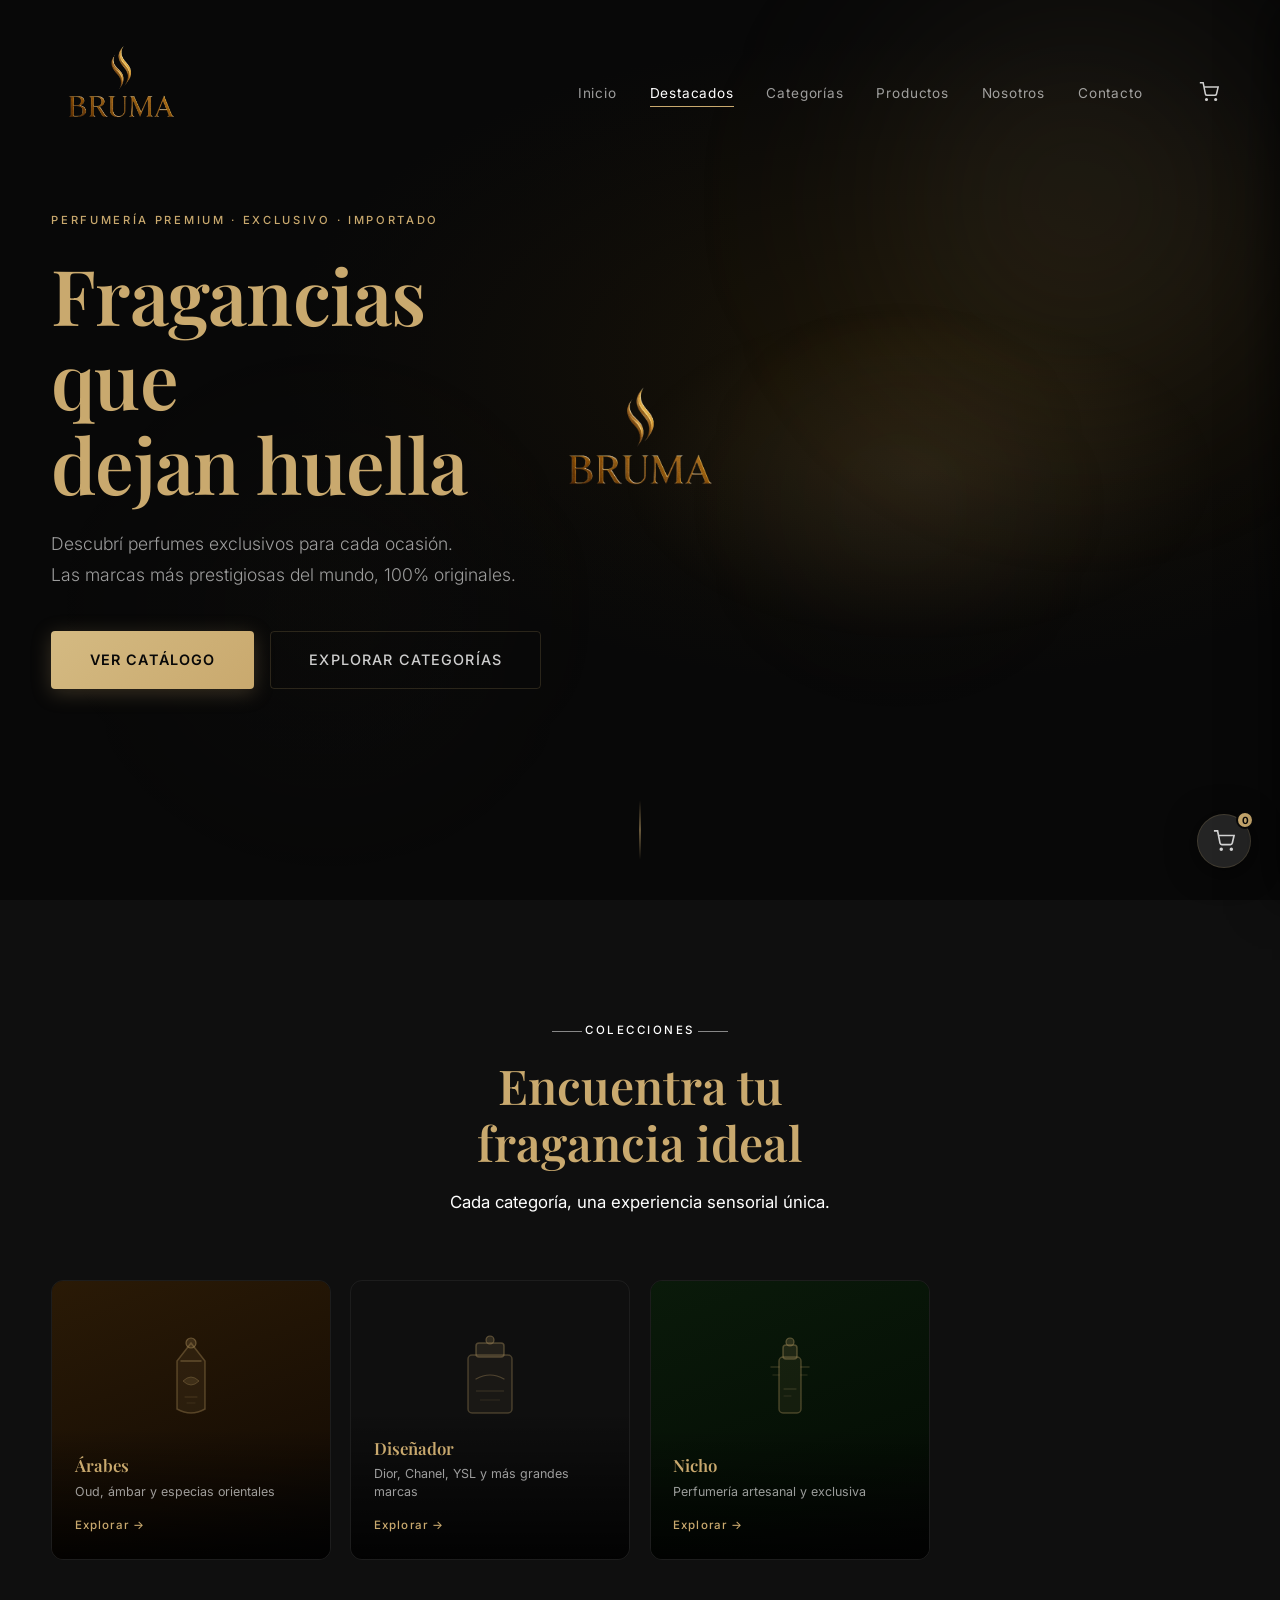
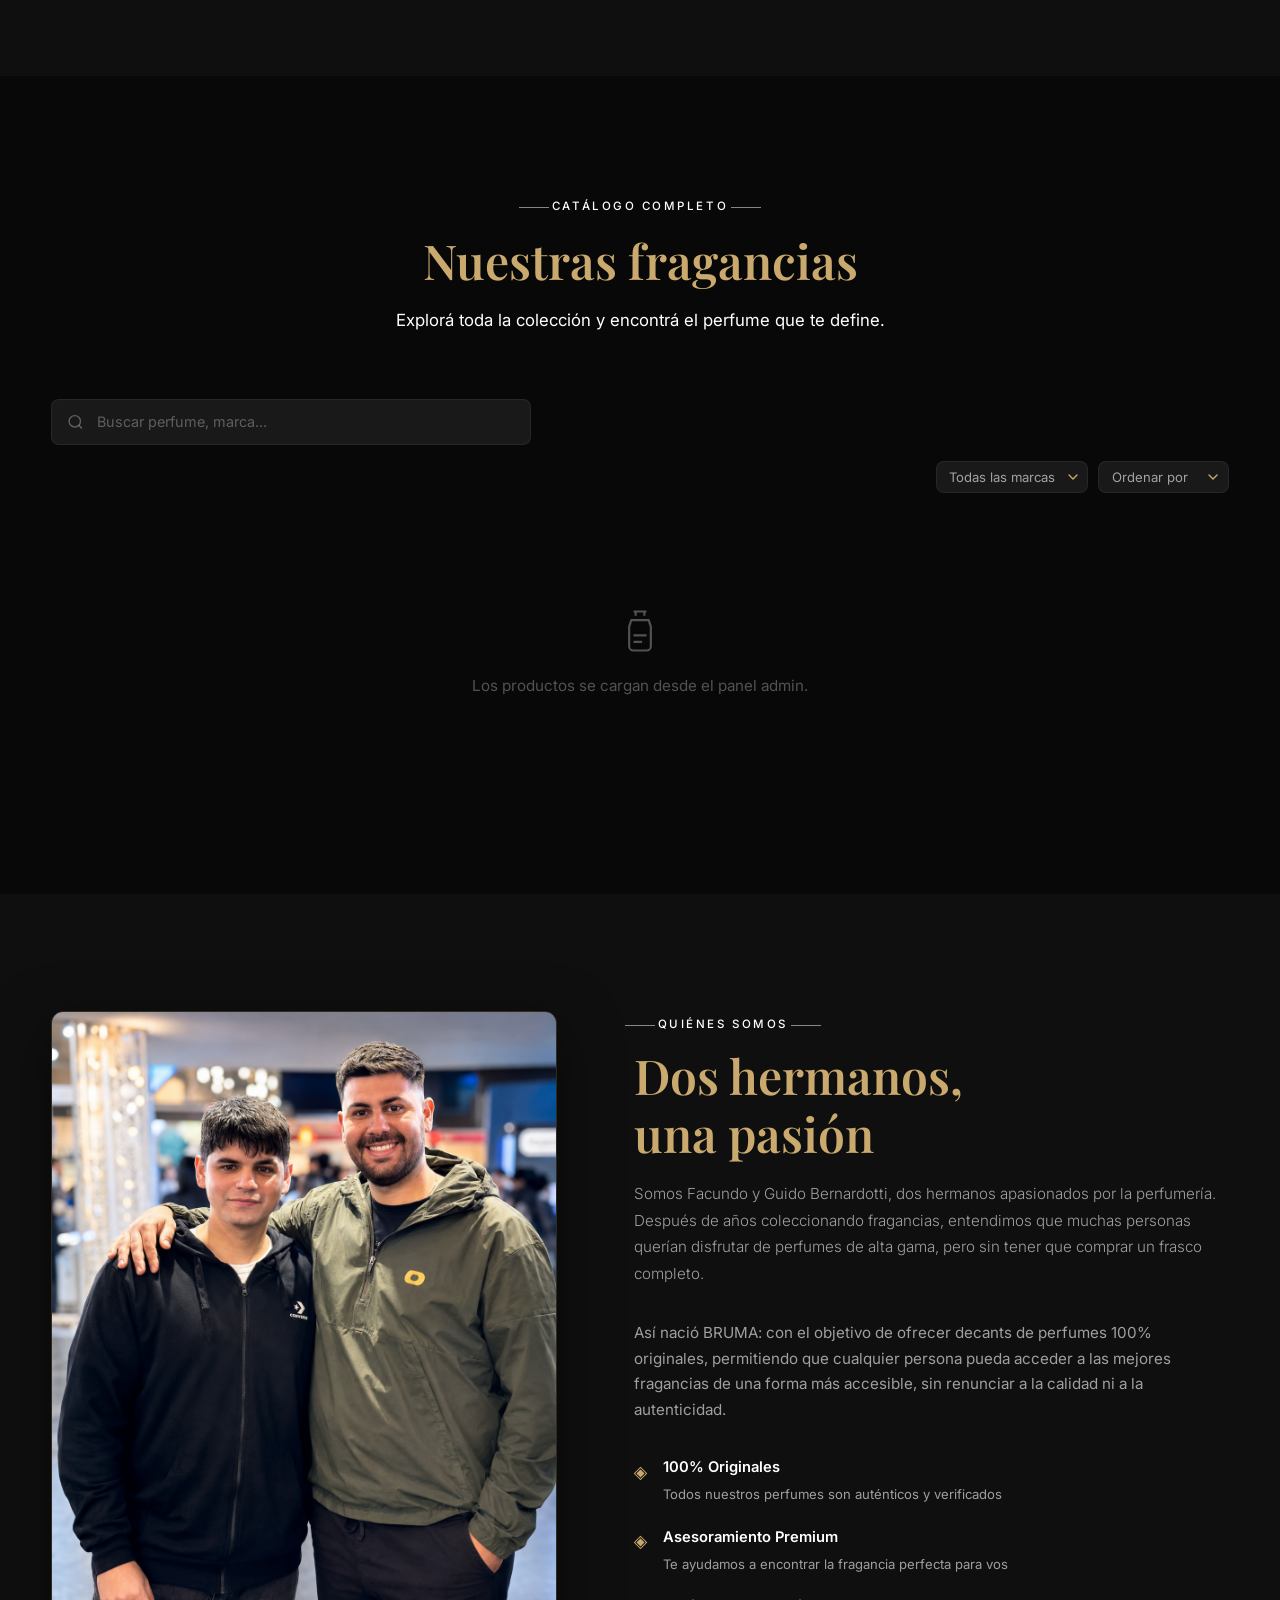
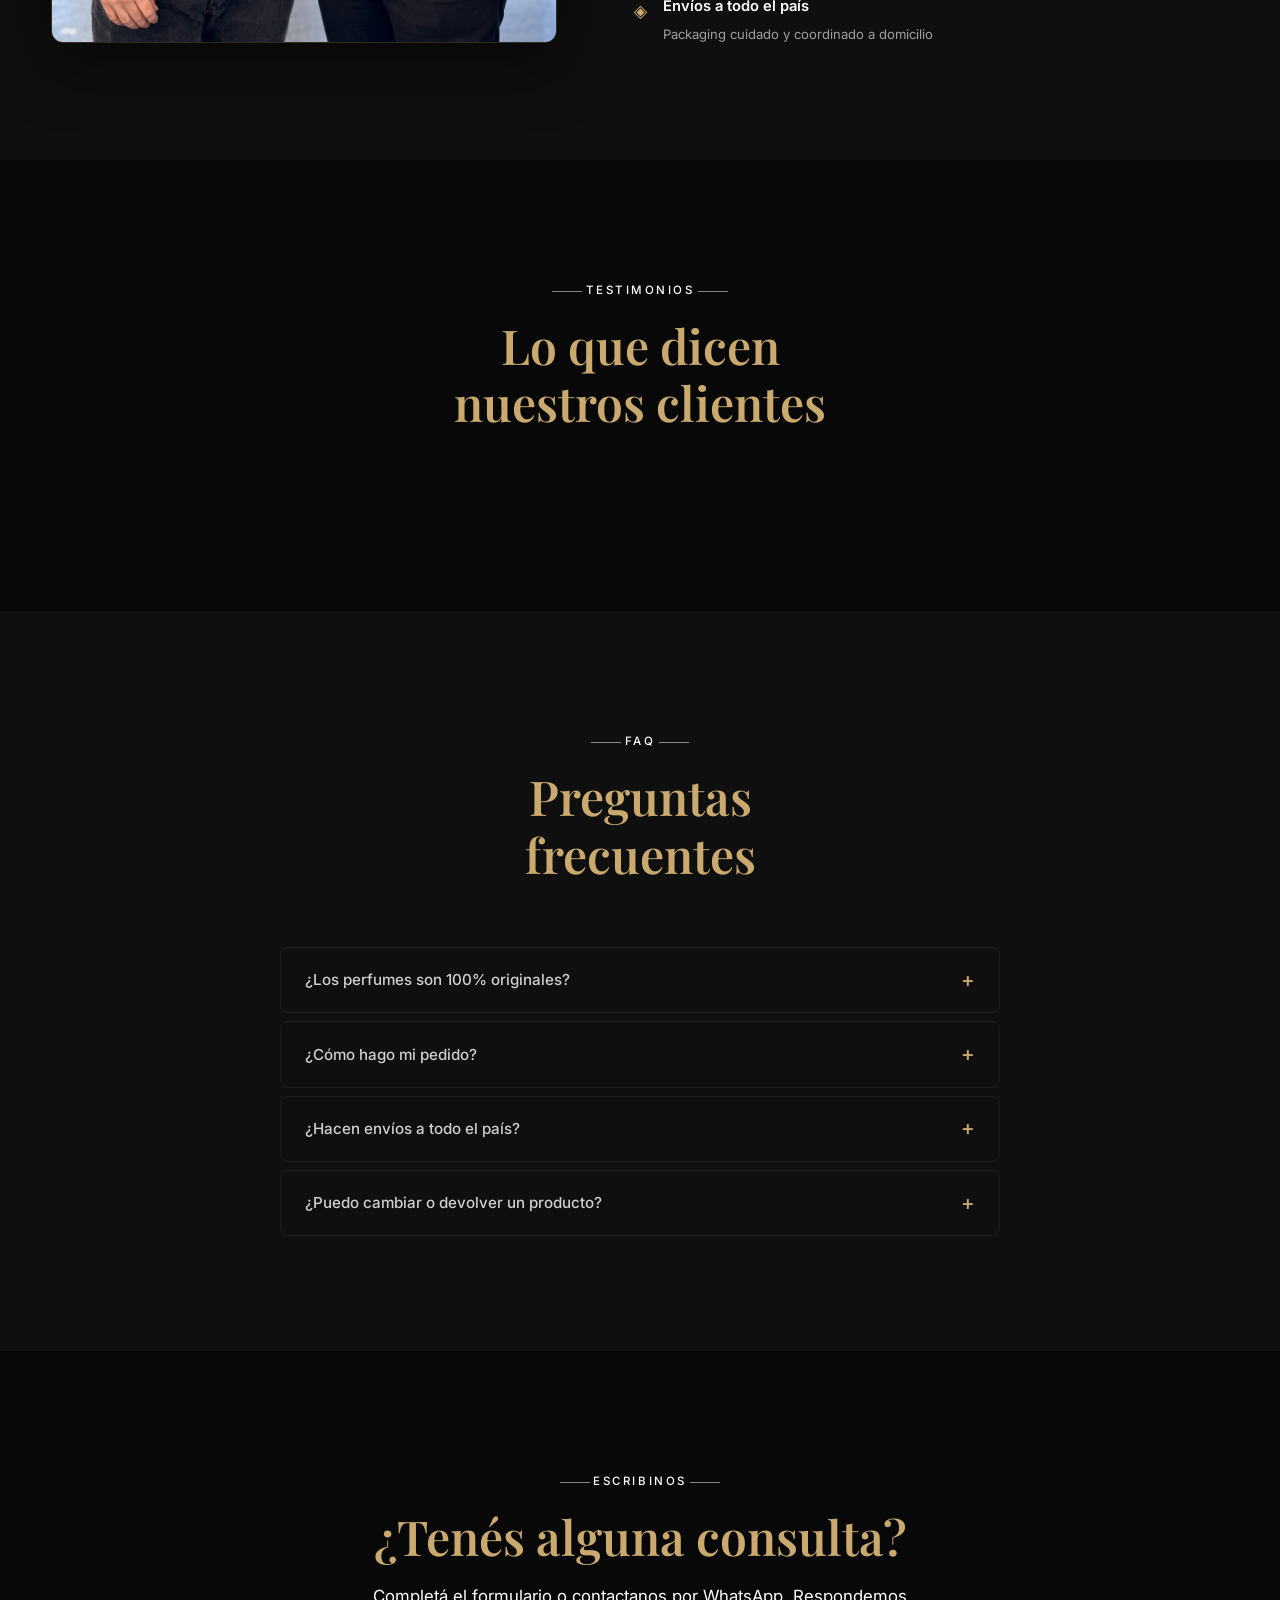
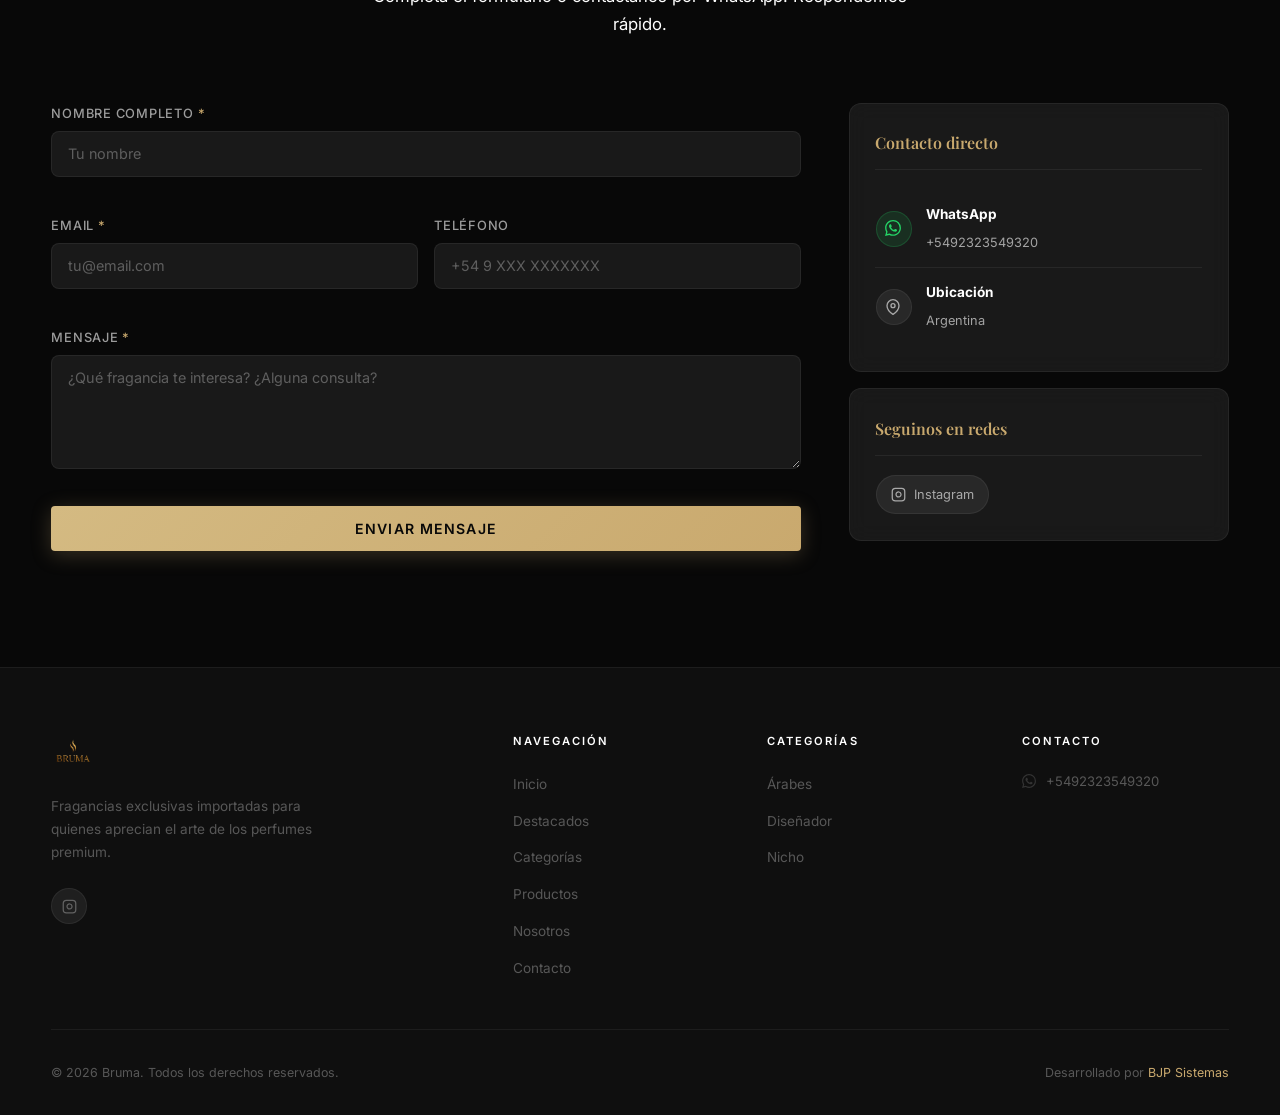
==== commit c469e445: "Arma la seccion Quienes somos con la foto y la historia de los fundadores Reemplaza el texto generic" ====
--- a/index.html
+++ b/index.html
@@ -13,7 +13,7 @@
   <link rel="preconnect" href="https://fonts.googleapis.com" />
   <link rel="preconnect" href="https://fonts.gstatic.com" crossorigin />
   <link href="https://fonts.googleapis.com/css2?family=Playfair+Display:ital,wght@0,400;0,500;0,600;0,700;1,400;1,600&family=Inter:wght@300;400;500;600&display=swap" rel="stylesheet" />
-  <link rel="stylesheet" href="styles.css?v=20260711f" />
+  <link rel="stylesheet" href="styles.css?v=20260711g" />
   <link rel="stylesheet" href="cart.css?v=20260711b" />
 </head>
 <body>
@@ -247,11 +247,15 @@
     <div class="container">
       <div class="nosotros-inner">
 
+        <div class="nosotros-visual reveal">
+          <img src="img/quienes-somos.png" alt="Facundo y Guido Bernardotti, fundadores de Bruma" class="nosotros-img" />
+        </div>
+
         <div class="nosotros-content reveal">
-          <span class="section-eyebrow">Nuestra historia</span>
-          <h2 class="section-title">Pasión por las<br><em>fragancias únicas</em></h2>
-          <p class="nosotros-lead">En Bruma seleccionamos cada fragancia con criterio, pasión y un profundo conocimiento del arte perfumístico. Somos especialistas en fragancias importadas, de nicho y orientales.</p>
-          <p>Cada producto es 100% original, importado directamente de las casas de moda y perfumerías más reconocidas del globo.</p>
+          <span class="section-eyebrow">Quiénes somos</span>
+          <h2 class="section-title">Dos hermanos,<br><em>una pasión</em></h2>
+          <p class="nosotros-lead">Somos Facundo y Guido Bernardotti, dos hermanos apasionados por la perfumería. Después de años coleccionando fragancias, entendimos que muchas personas querían disfrutar de perfumes de alta gama, pero sin tener que comprar un frasco completo.</p>
+          <p>Así nació BRUMA: con el objetivo de ofrecer decants de perfumes 100% originales, permitiendo que cualquier persona pueda acceder a las mejores fragancias de una forma más accesible, sin renunciar a la calidad ni a la autenticidad.</p>
           <div class="nosotros-valores">
             <div class="valor reveal">
               <div class="valor-icon" aria-hidden="true">◈</div>
--- a/styles.css
+++ b/styles.css
@@ -879,15 +879,13 @@
    ============================================================ */
 .nosotros-inner {
   display: grid;
-  grid-template-columns: 1fr;
-  gap: clamp(3rem, 6vw, 6rem);
-  align-items: center;
-  max-width: 720px;
-  margin: 0 auto;
+  grid-template-columns: 0.85fr 1fr;
+  gap: clamp(3rem, 6vw, 5rem);
+  align-items: center;
 }
 
 .nosotros-content .section-eyebrow { margin-bottom: 0.75rem; }
-.nosotros-content .section-title   { text-align: center; margin-bottom: 1.2rem; }
+.nosotros-content .section-title   { margin-bottom: 1.2rem; }
 .nosotros-lead {
   font-size: 1.05rem;
   color: var(--white-80);
@@ -928,6 +926,14 @@
   display: flex;
   align-items: center;
   justify-content: center;
+}
+.nosotros-img {
+  width: 100%;
+  aspect-ratio: 4 / 5;
+  object-fit: cover;
+  border-radius: var(--radius);
+  border: 1px solid var(--border);
+  box-shadow: 0 20px 60px rgba(0,0,0,0.5);
 }
 .nos-orb {
   position: absolute;
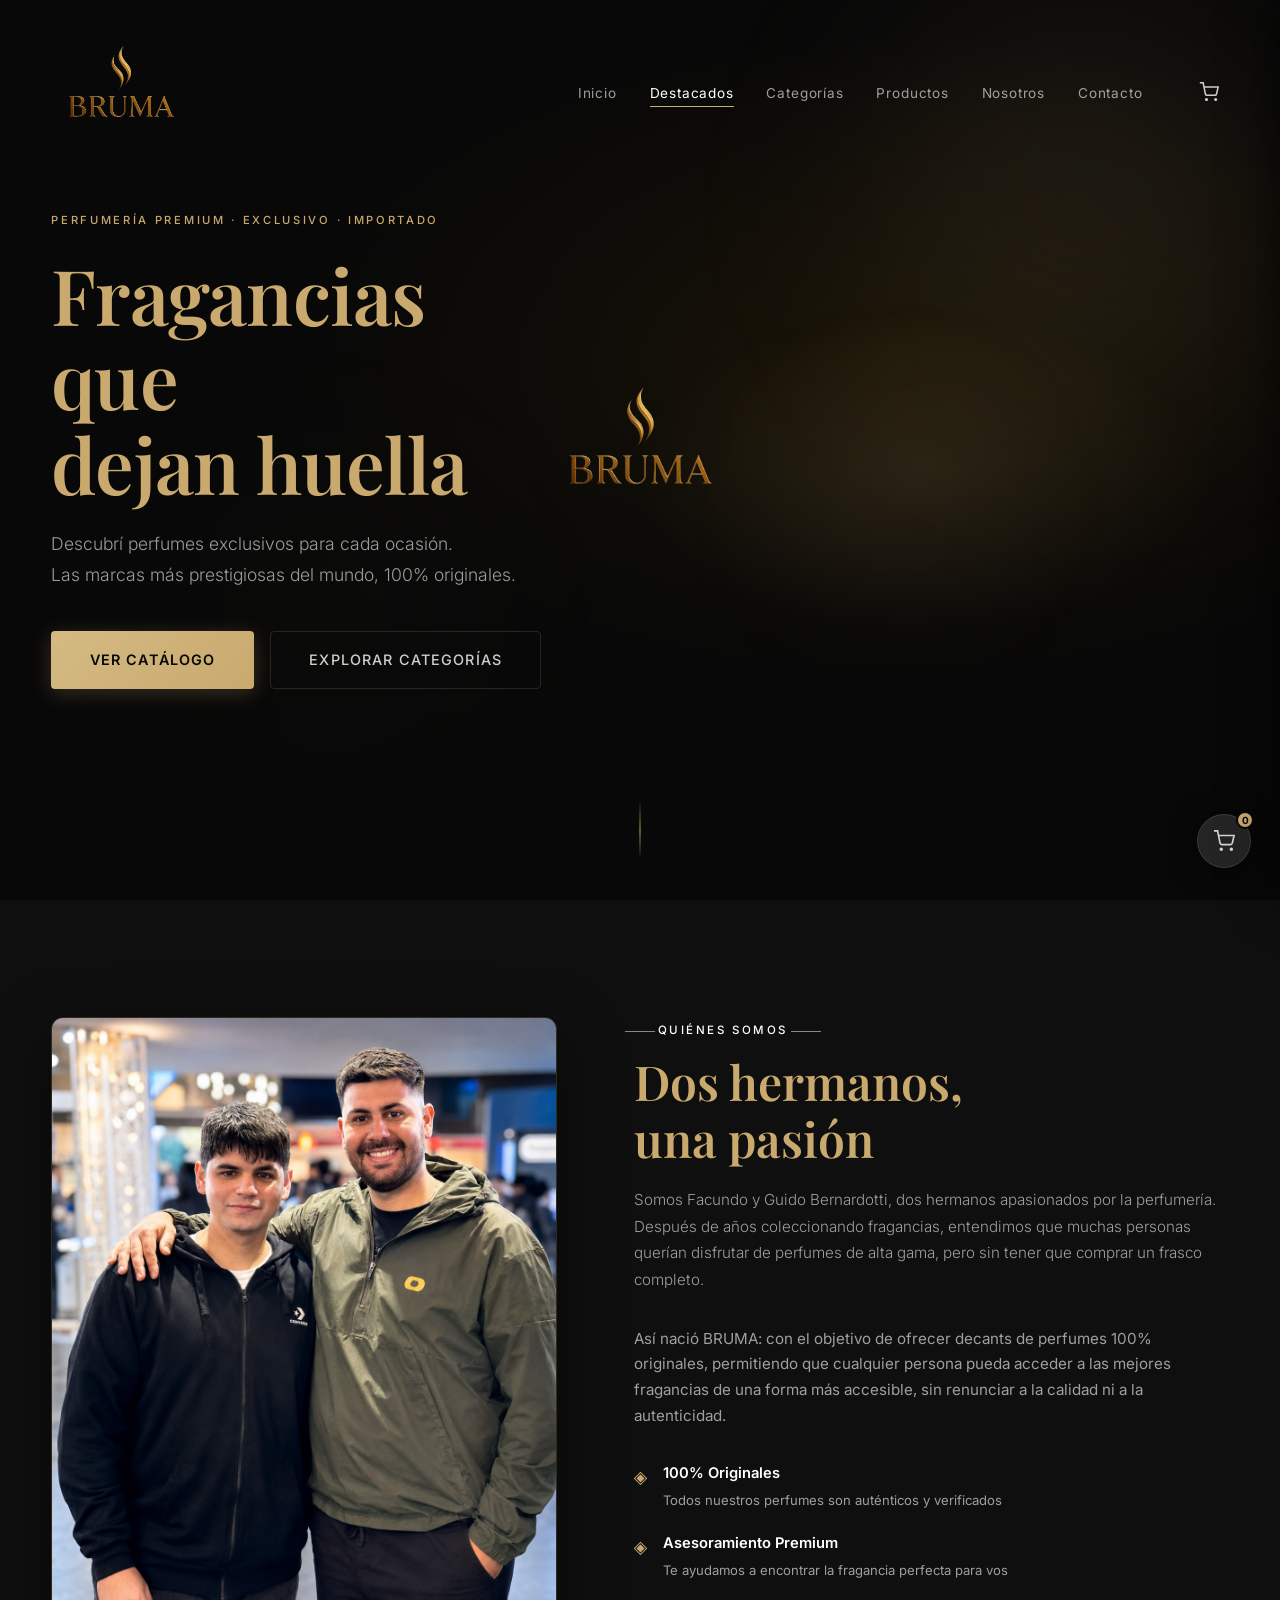
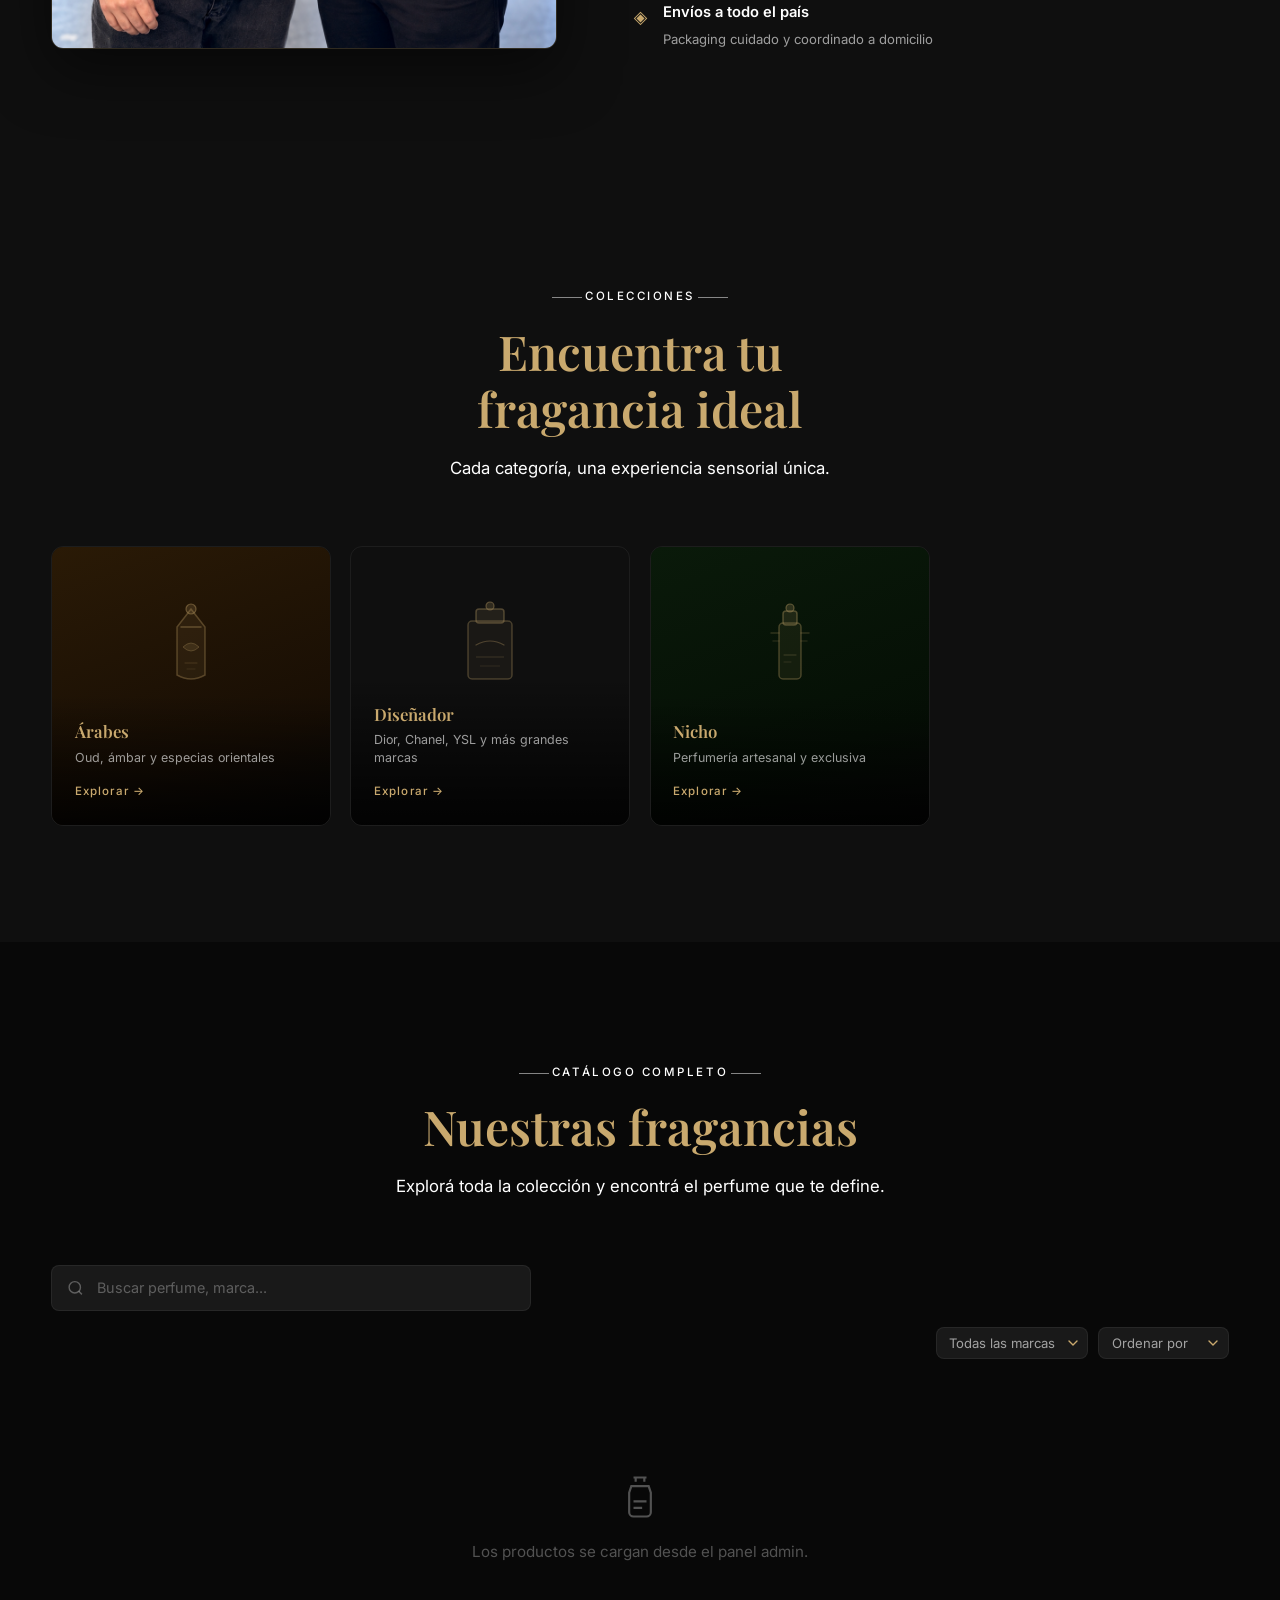
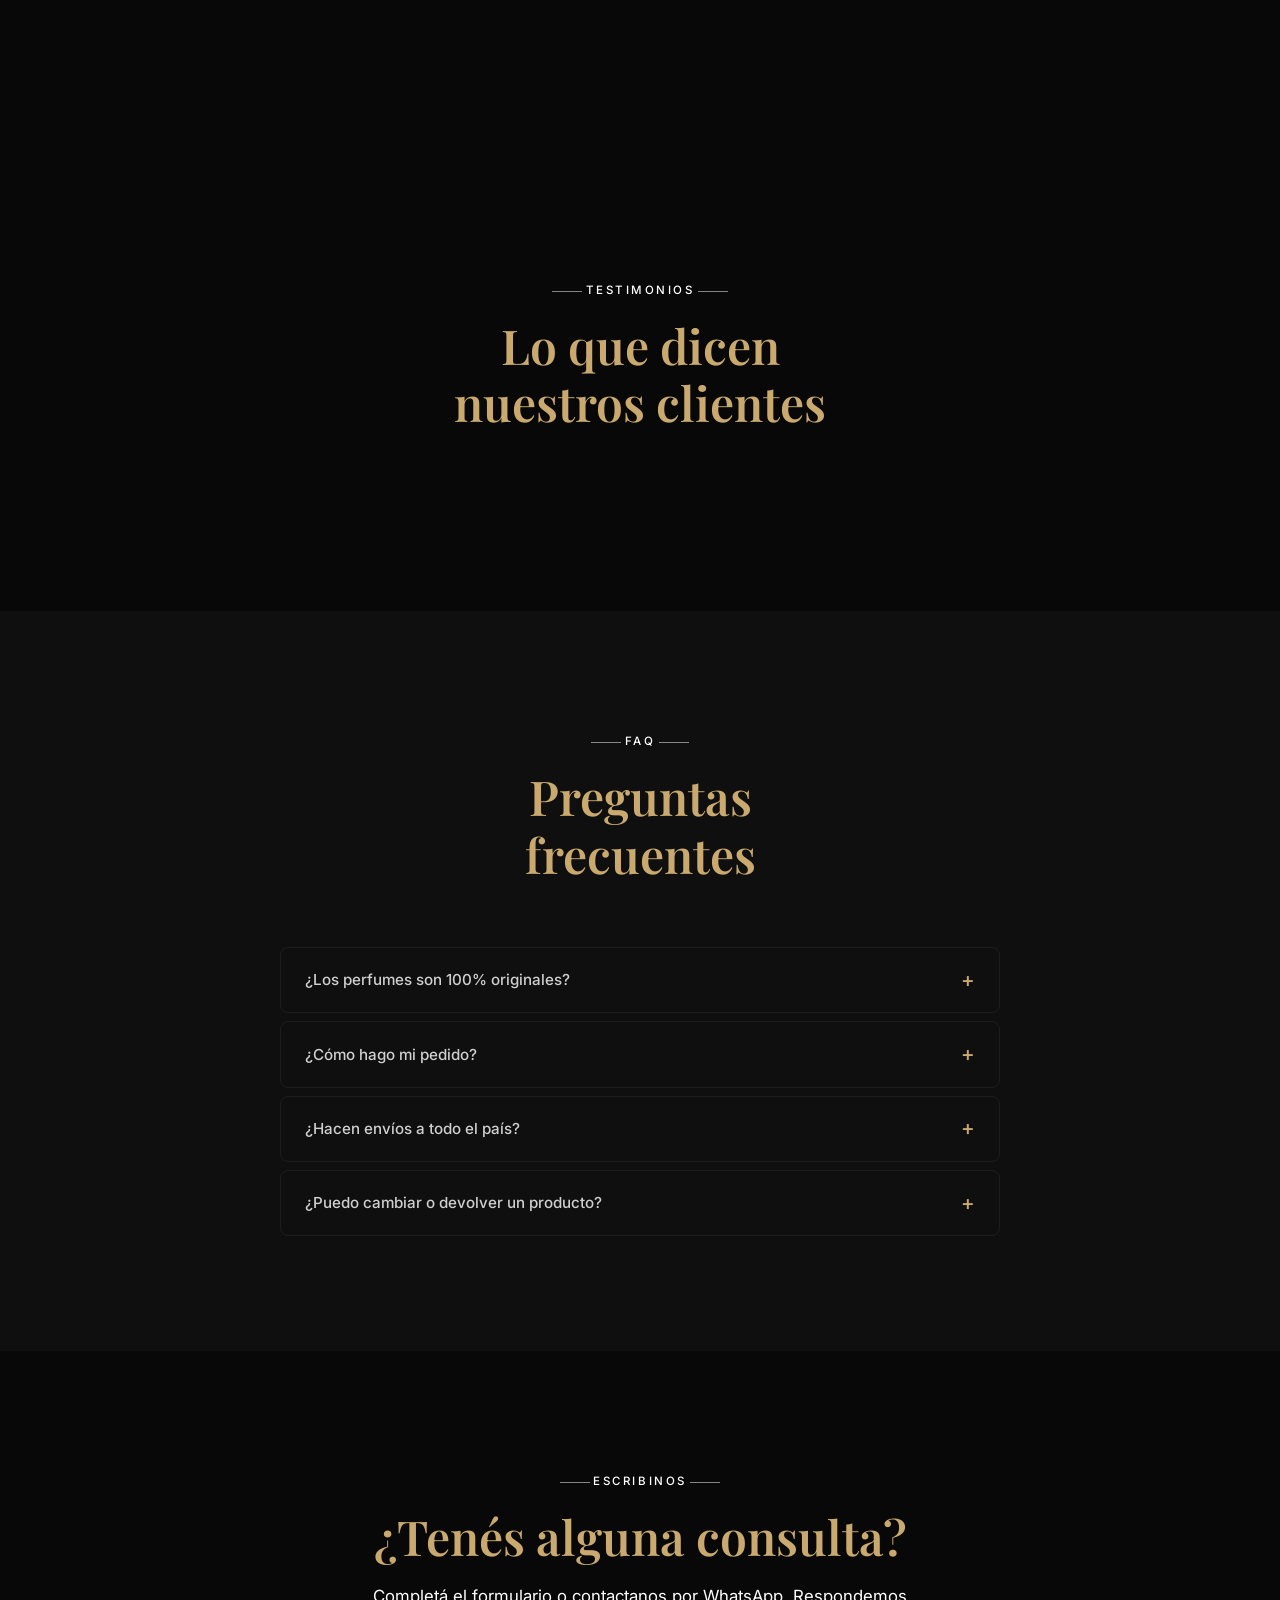
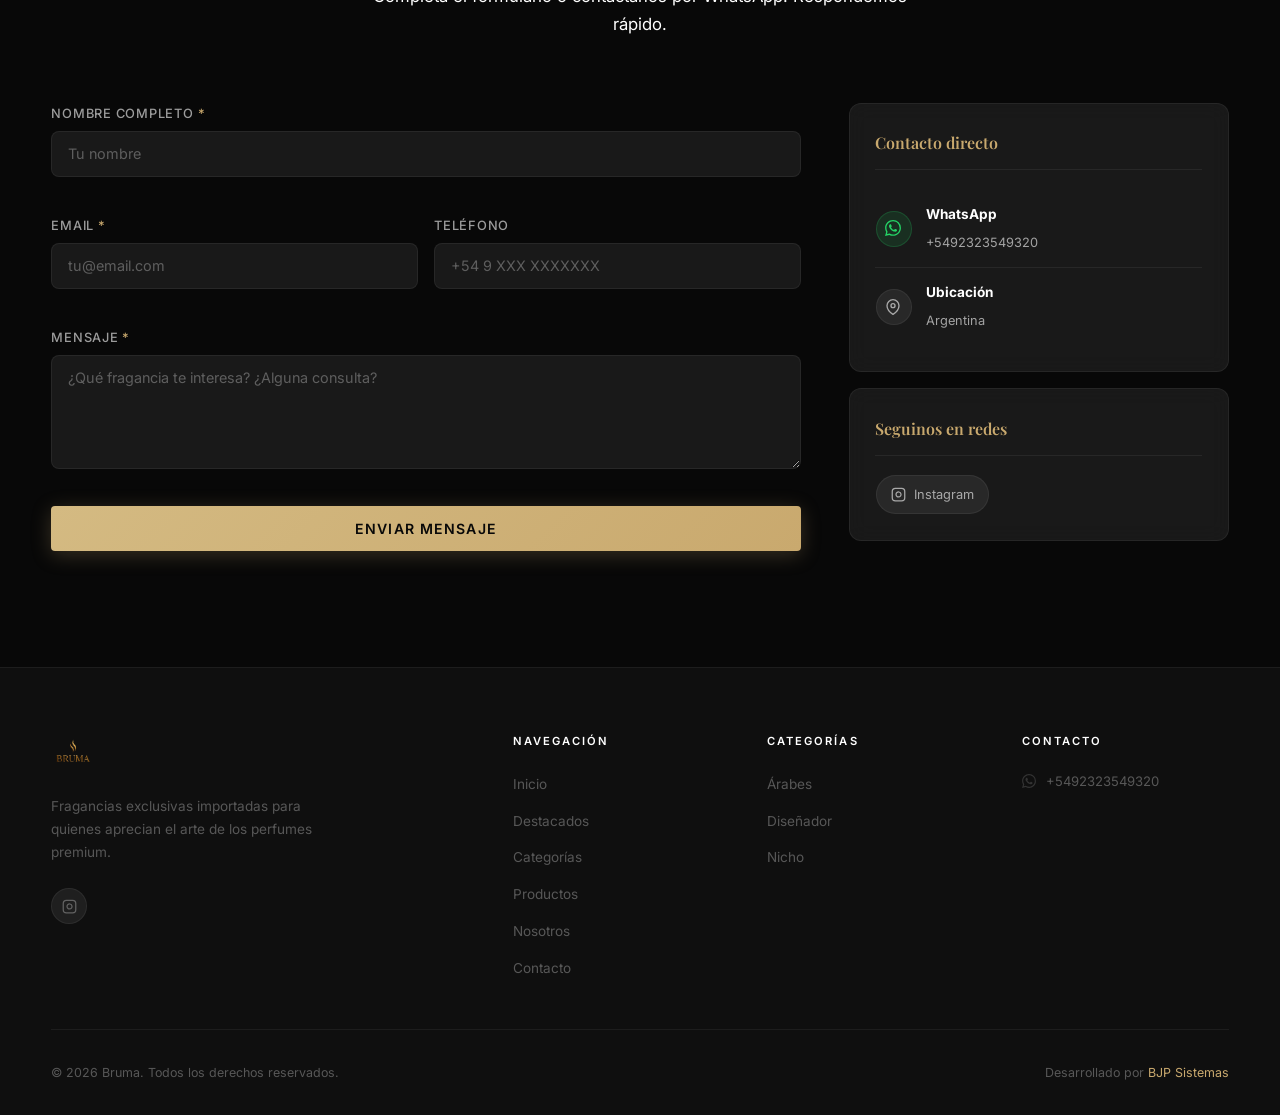
==== commit 64ac7452: "Mueve la seccion Quienes somos justo despues del hero Co-Authored-By: Claude Sonnet 5 <noreply@anthr" ====
--- a/index.html
+++ b/index.html
@@ -108,6 +108,51 @@
   </section>
 
 
+  <!-- ==================== NOSOTROS ==================== -->
+  <section class="section section--alt nosotros" id="nosotros">
+    <div class="container">
+      <div class="nosotros-inner">
+
+        <div class="nosotros-visual reveal">
+          <img src="img/quienes-somos.png" alt="Facundo y Guido Bernardotti, fundadores de Bruma" class="nosotros-img" />
+        </div>
+
+        <div class="nosotros-content reveal">
+          <span class="section-eyebrow">Quiénes somos</span>
+          <h2 class="section-title">Dos hermanos,<br><em>una pasión</em></h2>
+          <p class="nosotros-lead">Somos Facundo y Guido Bernardotti, dos hermanos apasionados por la perfumería. Después de años coleccionando fragancias, entendimos que muchas personas querían disfrutar de perfumes de alta gama, pero sin tener que comprar un frasco completo.</p>
+          <p>Así nació BRUMA: con el objetivo de ofrecer decants de perfumes 100% originales, permitiendo que cualquier persona pueda acceder a las mejores fragancias de una forma más accesible, sin renunciar a la calidad ni a la autenticidad.</p>
+          <div class="nosotros-valores">
+            <div class="valor reveal">
+              <div class="valor-icon" aria-hidden="true">◈</div>
+              <div>
+                <strong>100% Originales</strong>
+                <p>Todos nuestros perfumes son auténticos y verificados</p>
+              </div>
+            </div>
+            <div class="valor reveal">
+              <div class="valor-icon" aria-hidden="true">◈</div>
+              <div>
+                <strong>Asesoramiento Premium</strong>
+                <p>Te ayudamos a encontrar la fragancia perfecta para vos</p>
+              </div>
+            </div>
+            <div class="valor reveal">
+              <div class="valor-icon" aria-hidden="true">◈</div>
+              <div>
+                <strong>Envíos a todo el país</strong>
+                <p>Packaging cuidado y coordinado a domicilio</p>
+              </div>
+            </div>
+          </div>
+        </div>
+
+
+      </div>
+    </div>
+  </section>
+
+
   <!-- ==================== DESTACADOS ==================== -->
   <section class="section destacados" id="destacados" hidden>
     <div class="container">
@@ -242,53 +287,6 @@
   </section>
 
 
-  <!-- ==================== NOSOTROS ==================== -->
-  <section class="section section--alt nosotros" id="nosotros">
-    <div class="container">
-      <div class="nosotros-inner">
-
-        <div class="nosotros-visual reveal">
-          <img src="img/quienes-somos.png" alt="Facundo y Guido Bernardotti, fundadores de Bruma" class="nosotros-img" />
-        </div>
-
-        <div class="nosotros-content reveal">
-          <span class="section-eyebrow">Quiénes somos</span>
-          <h2 class="section-title">Dos hermanos,<br><em>una pasión</em></h2>
-          <p class="nosotros-lead">Somos Facundo y Guido Bernardotti, dos hermanos apasionados por la perfumería. Después de años coleccionando fragancias, entendimos que muchas personas querían disfrutar de perfumes de alta gama, pero sin tener que comprar un frasco completo.</p>
-          <p>Así nació BRUMA: con el objetivo de ofrecer decants de perfumes 100% originales, permitiendo que cualquier persona pueda acceder a las mejores fragancias de una forma más accesible, sin renunciar a la calidad ni a la autenticidad.</p>
-          <div class="nosotros-valores">
-            <div class="valor reveal">
-              <div class="valor-icon" aria-hidden="true">◈</div>
-              <div>
-                <strong>100% Originales</strong>
-                <p>Todos nuestros perfumes son auténticos y verificados</p>
-              </div>
-            </div>
-            <div class="valor reveal">
-              <div class="valor-icon" aria-hidden="true">◈</div>
-              <div>
-                <strong>Asesoramiento Premium</strong>
-                <p>Te ayudamos a encontrar la fragancia perfecta para vos</p>
-              </div>
-            </div>
-            <div class="valor reveal">
-              <div class="valor-icon" aria-hidden="true">◈</div>
-              <div>
-                <strong>Envíos a todo el país</strong>
-                <p>Packaging cuidado y coordinado a domicilio</p>
-              </div>
-            </div>
-          </div>
-        </div>
-
-
-      </div>
-    </div>
-  </section>
-
-
-
-
   <!-- ==================== TESTIMONIOS ==================== -->
   <section class="section testimonios" id="testimonios">
     <div class="container">
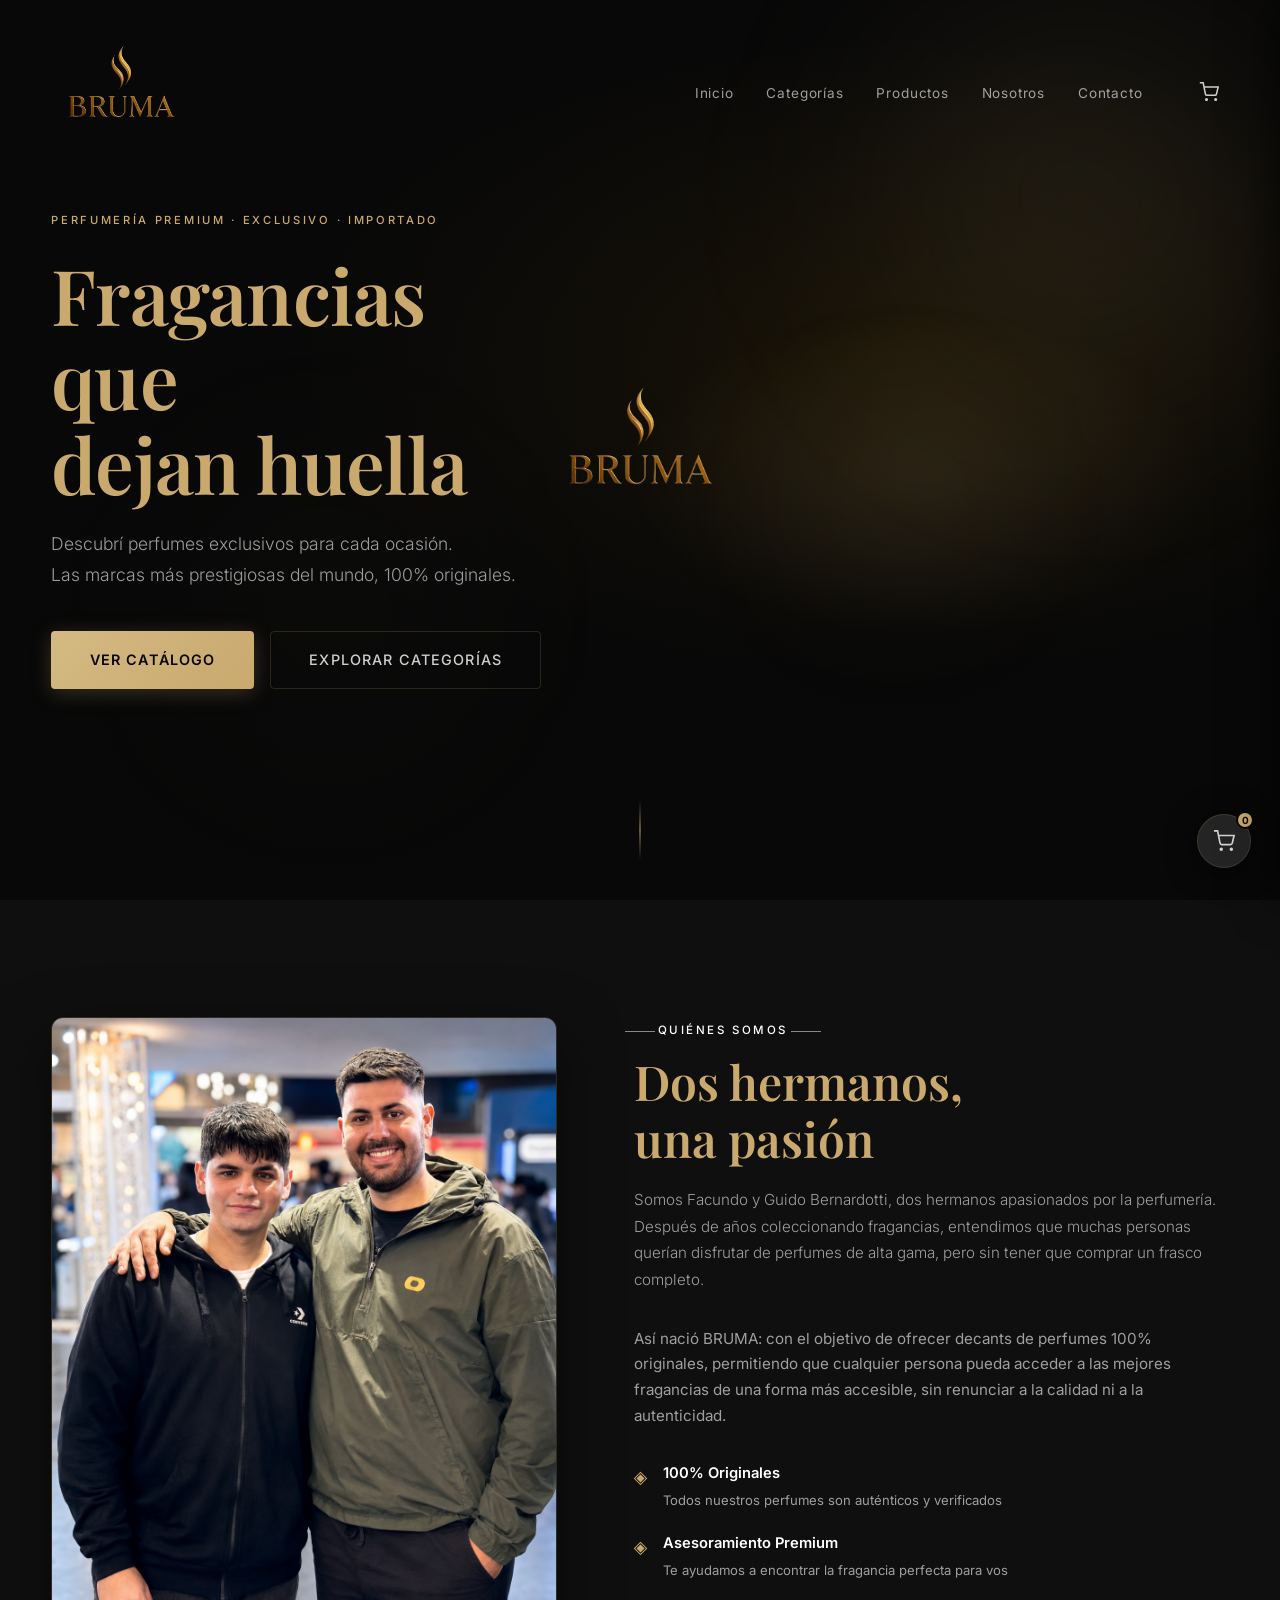
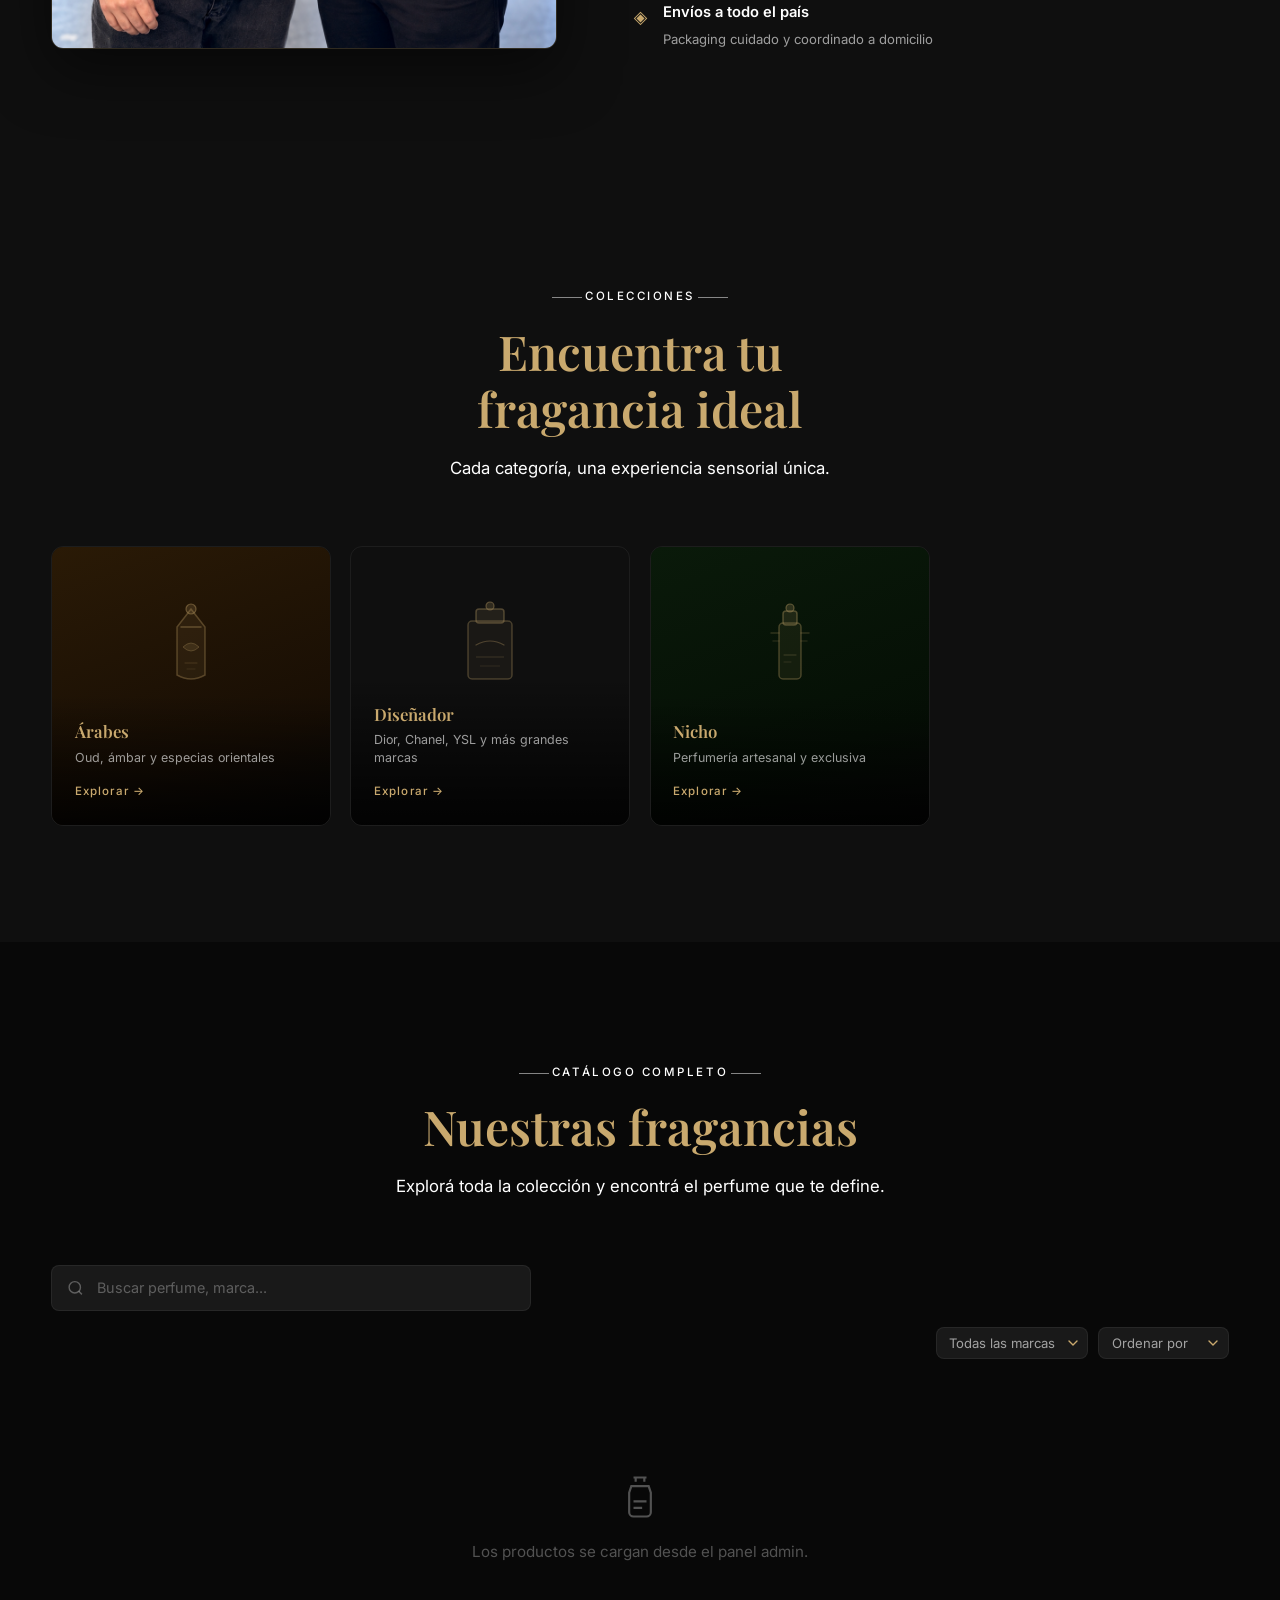
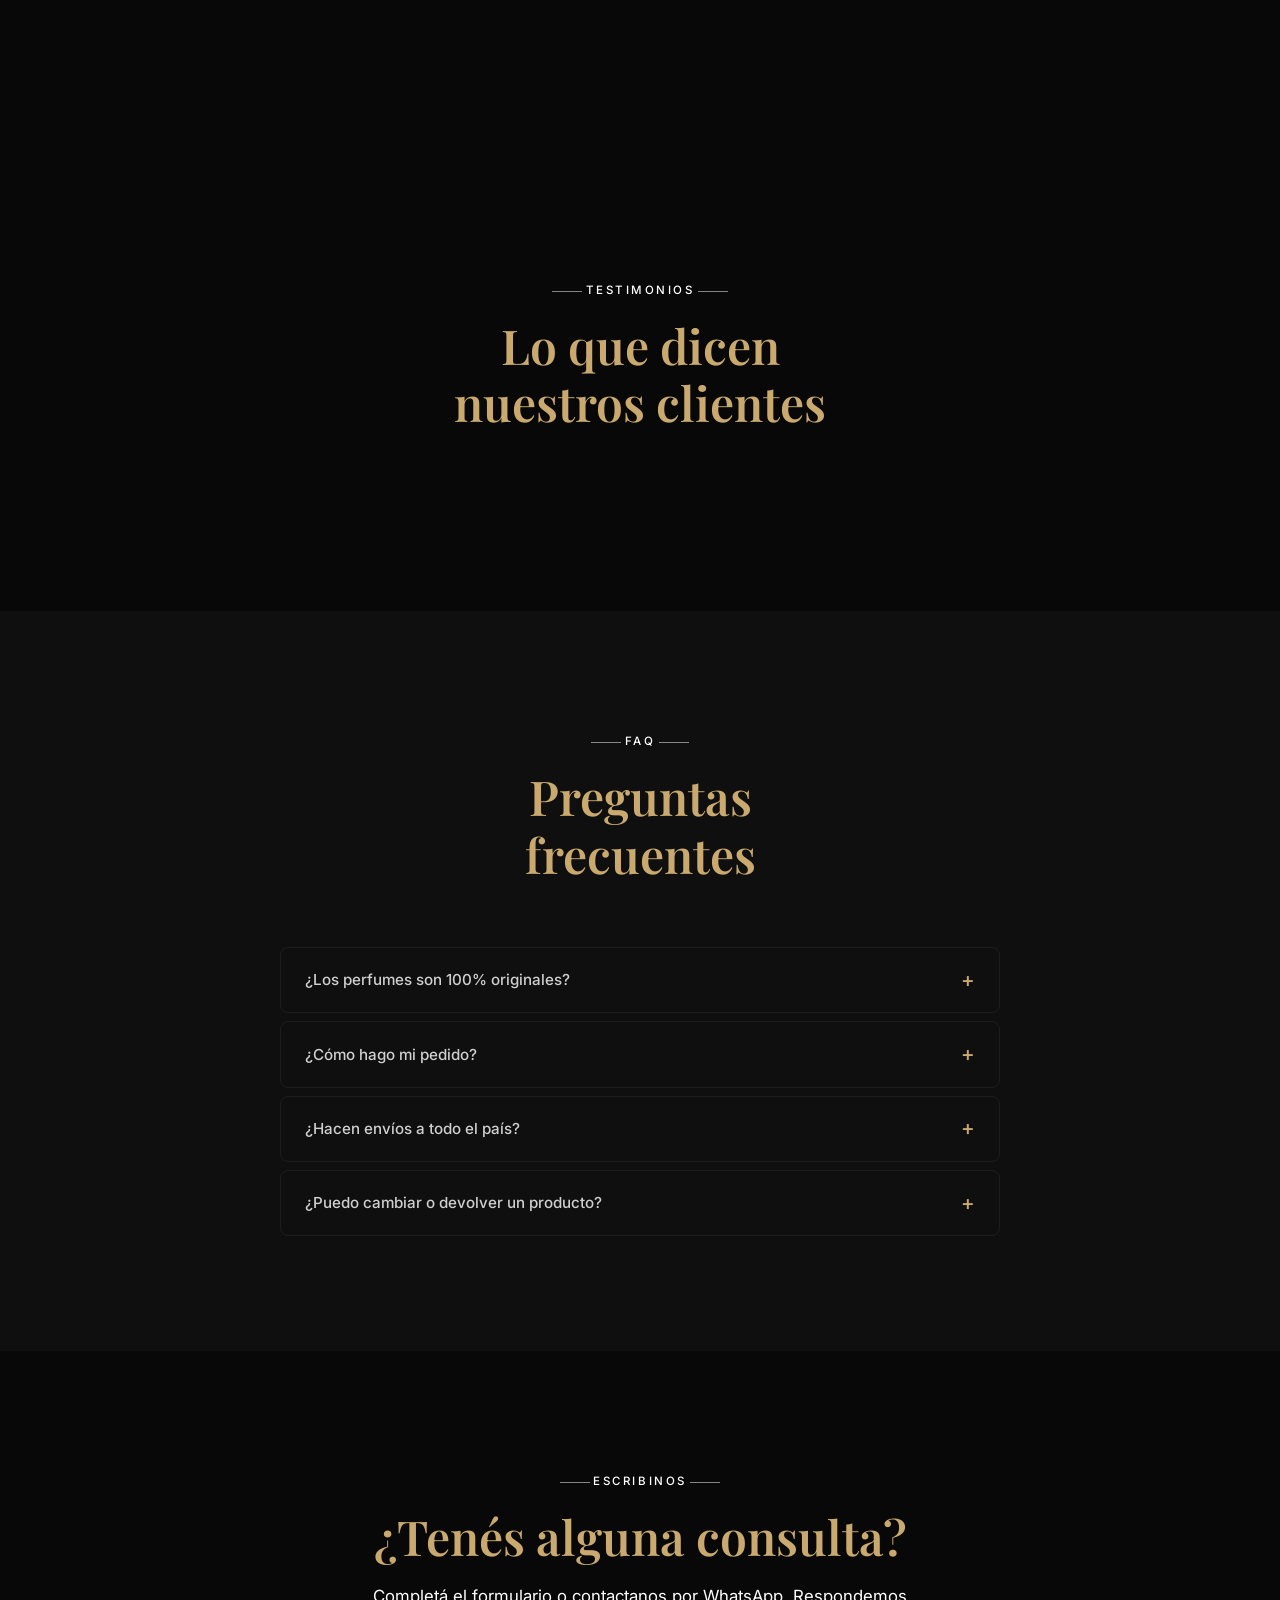
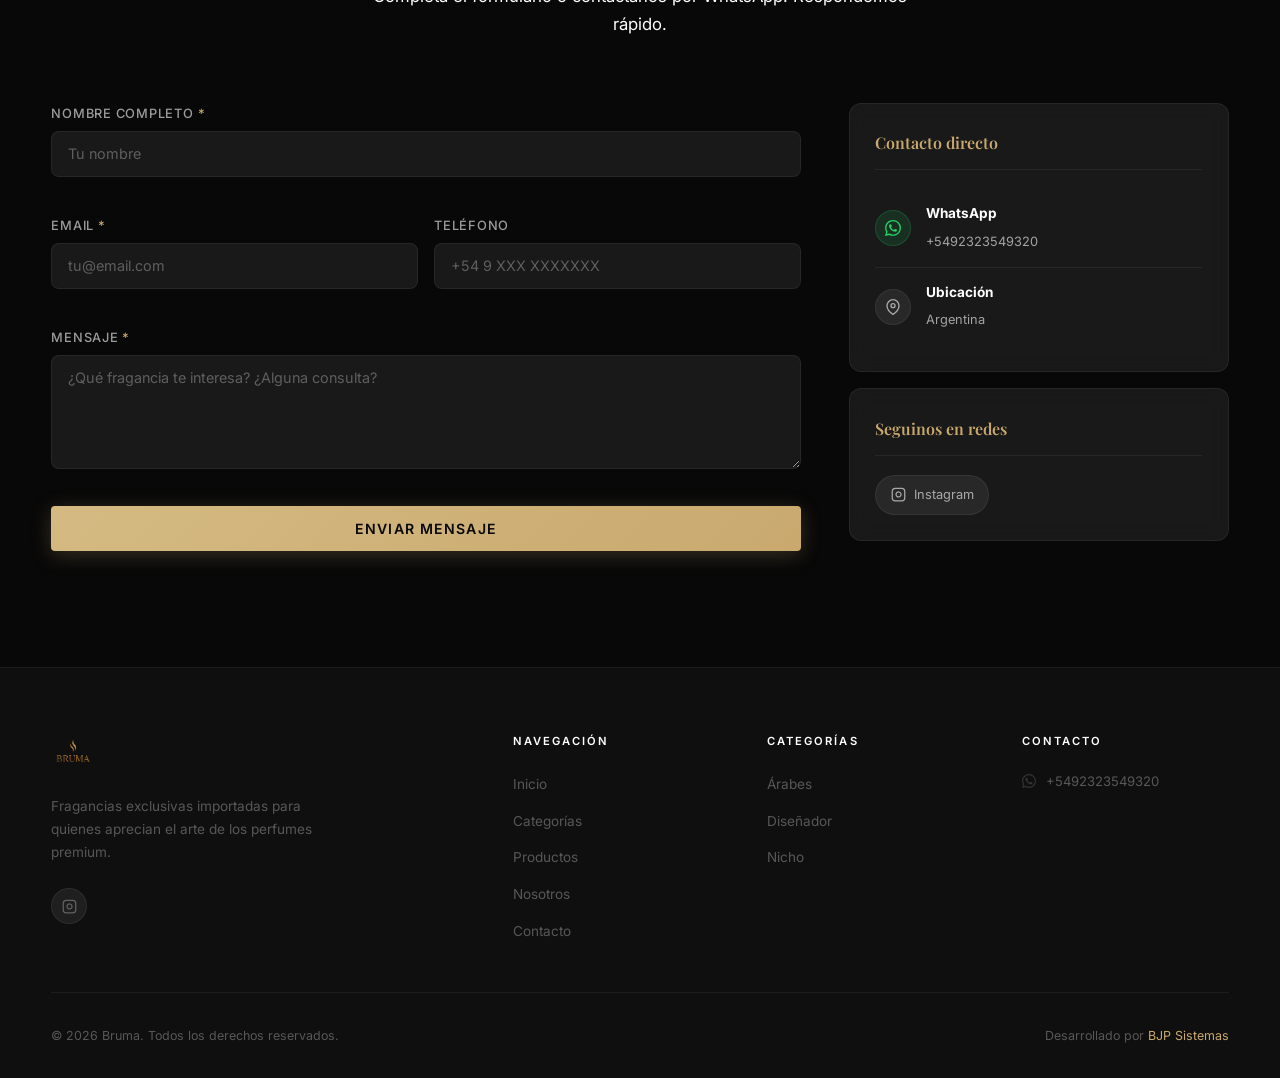
==== commit c8c9c1dc: "Oculta el link "Destacados" del menu cuando no hay productos destacados Antes quedaba siempre visibl" ====
--- a/index.html
+++ b/index.html
@@ -43,7 +43,7 @@
 
         <ul class="nav-menu" id="navMenu" role="list">
           <li><a href="#inicio"     class="nav-link">Inicio</a></li>
-          <li><a href="#destacados" class="nav-link">Destacados</a></li>
+          <li id="navDestacadosItem" hidden><a href="#destacados" class="nav-link">Destacados</a></li>
           <li><a href="#categorias" class="nav-link">Categorías</a></li>
           <li><a href="#productos"  class="nav-link">Productos</a></li>
           <li><a href="#nosotros"   class="nav-link">Nosotros</a></li>
@@ -436,7 +436,7 @@
           <h4>Navegación</h4>
           <ul role="list">
             <li><a href="#inicio">Inicio</a></li>
-            <li><a href="#destacados">Destacados</a></li>
+            <li id="footerDestacadosItem" hidden><a href="#destacados">Destacados</a></li>
             <li><a href="#categorias">Categorías</a></li>
             <li><a href="#productos">Productos</a></li>
             <li><a href="#nosotros">Nosotros</a></li>
@@ -540,6 +540,6 @@
   </a>
 
   <script src="script.js?v=20260711d"></script>
-  <script src="cart.js?v=20260711b"></script>
+  <script src="cart.js?v=20260711c"></script>
 </body>
 </html>
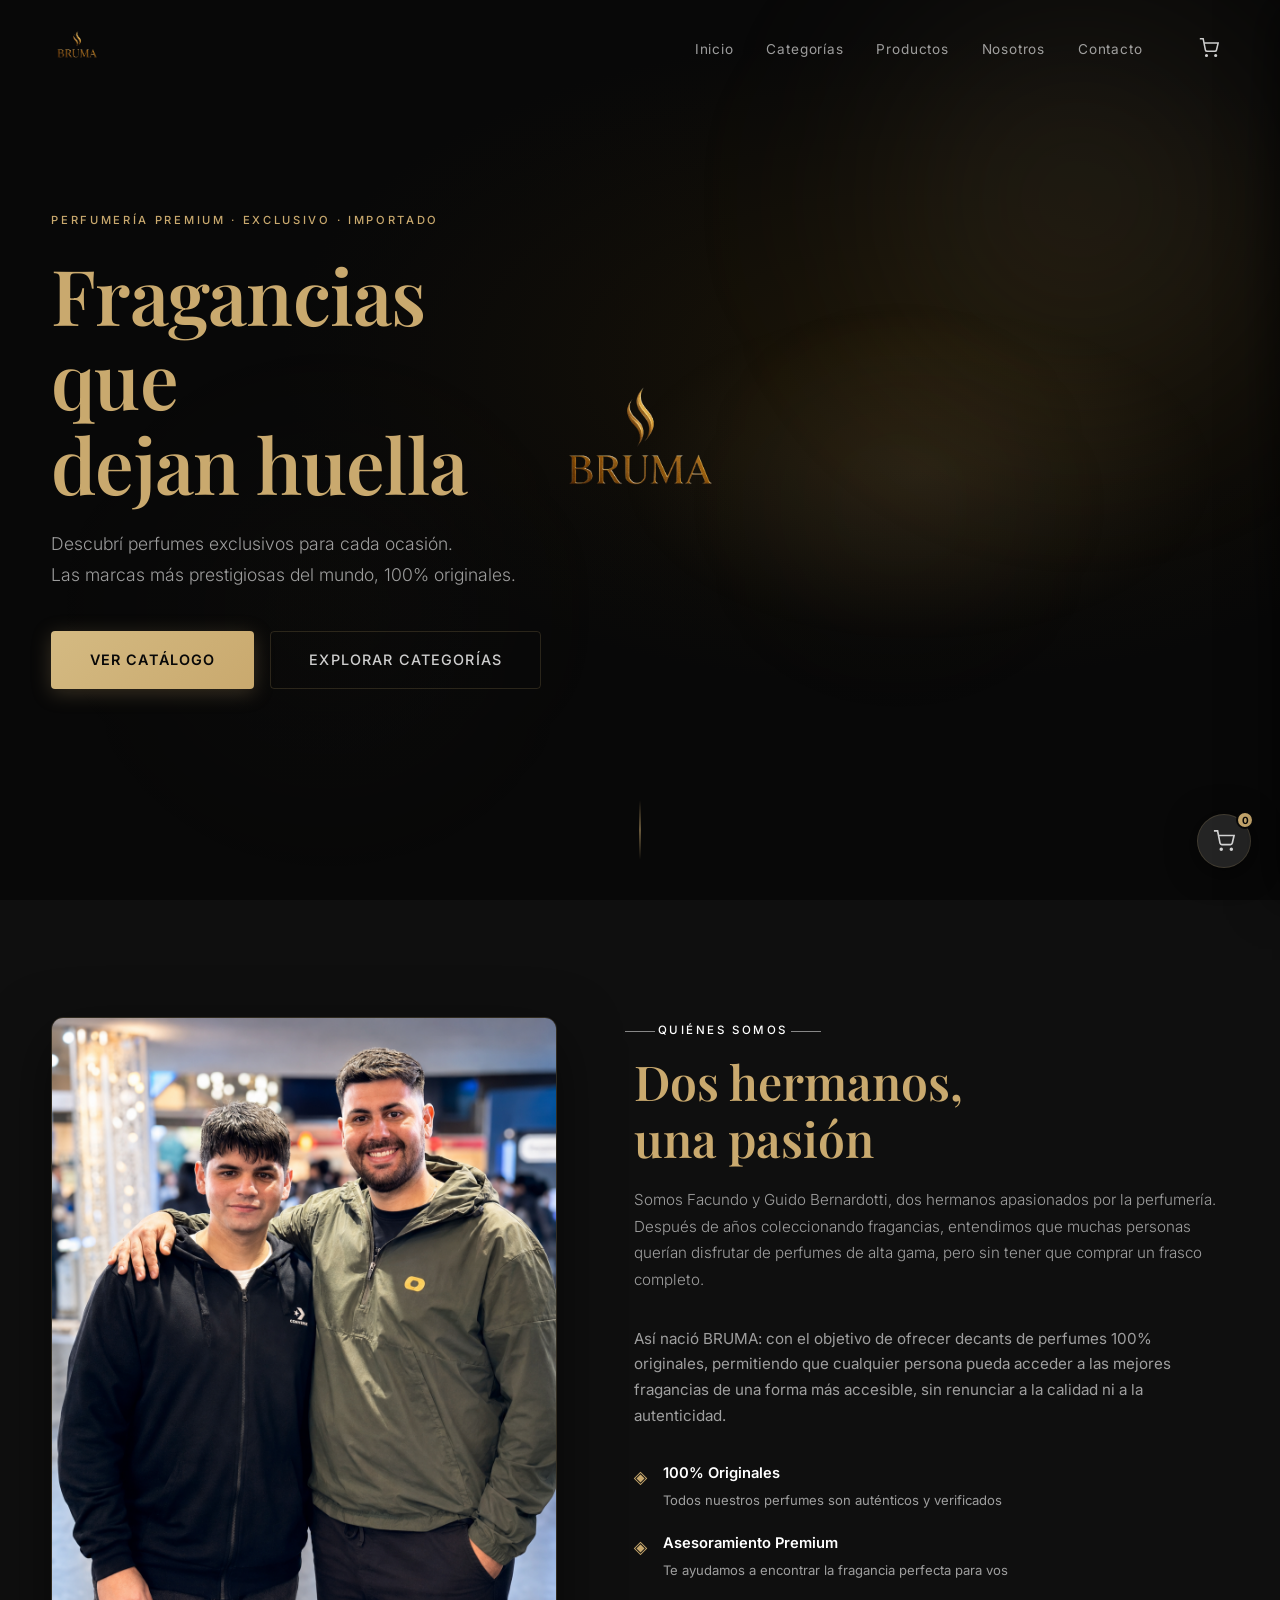
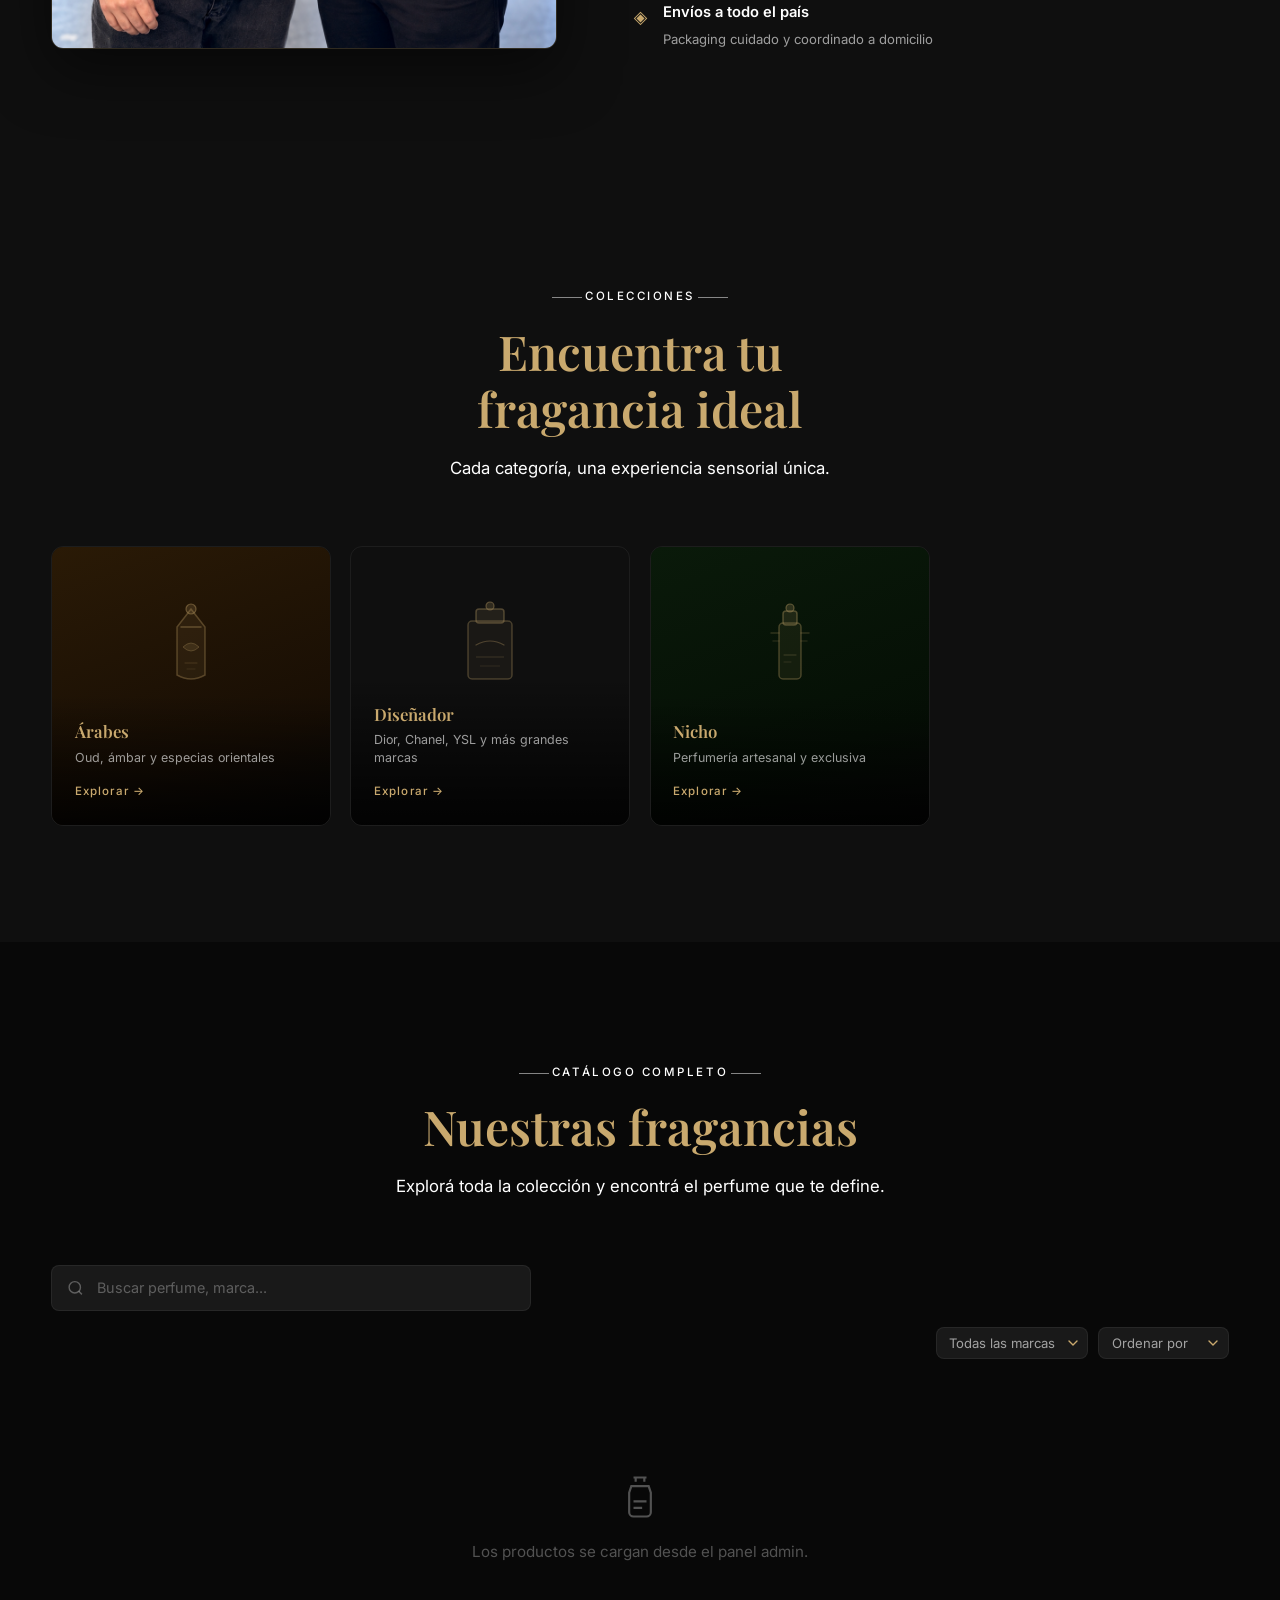
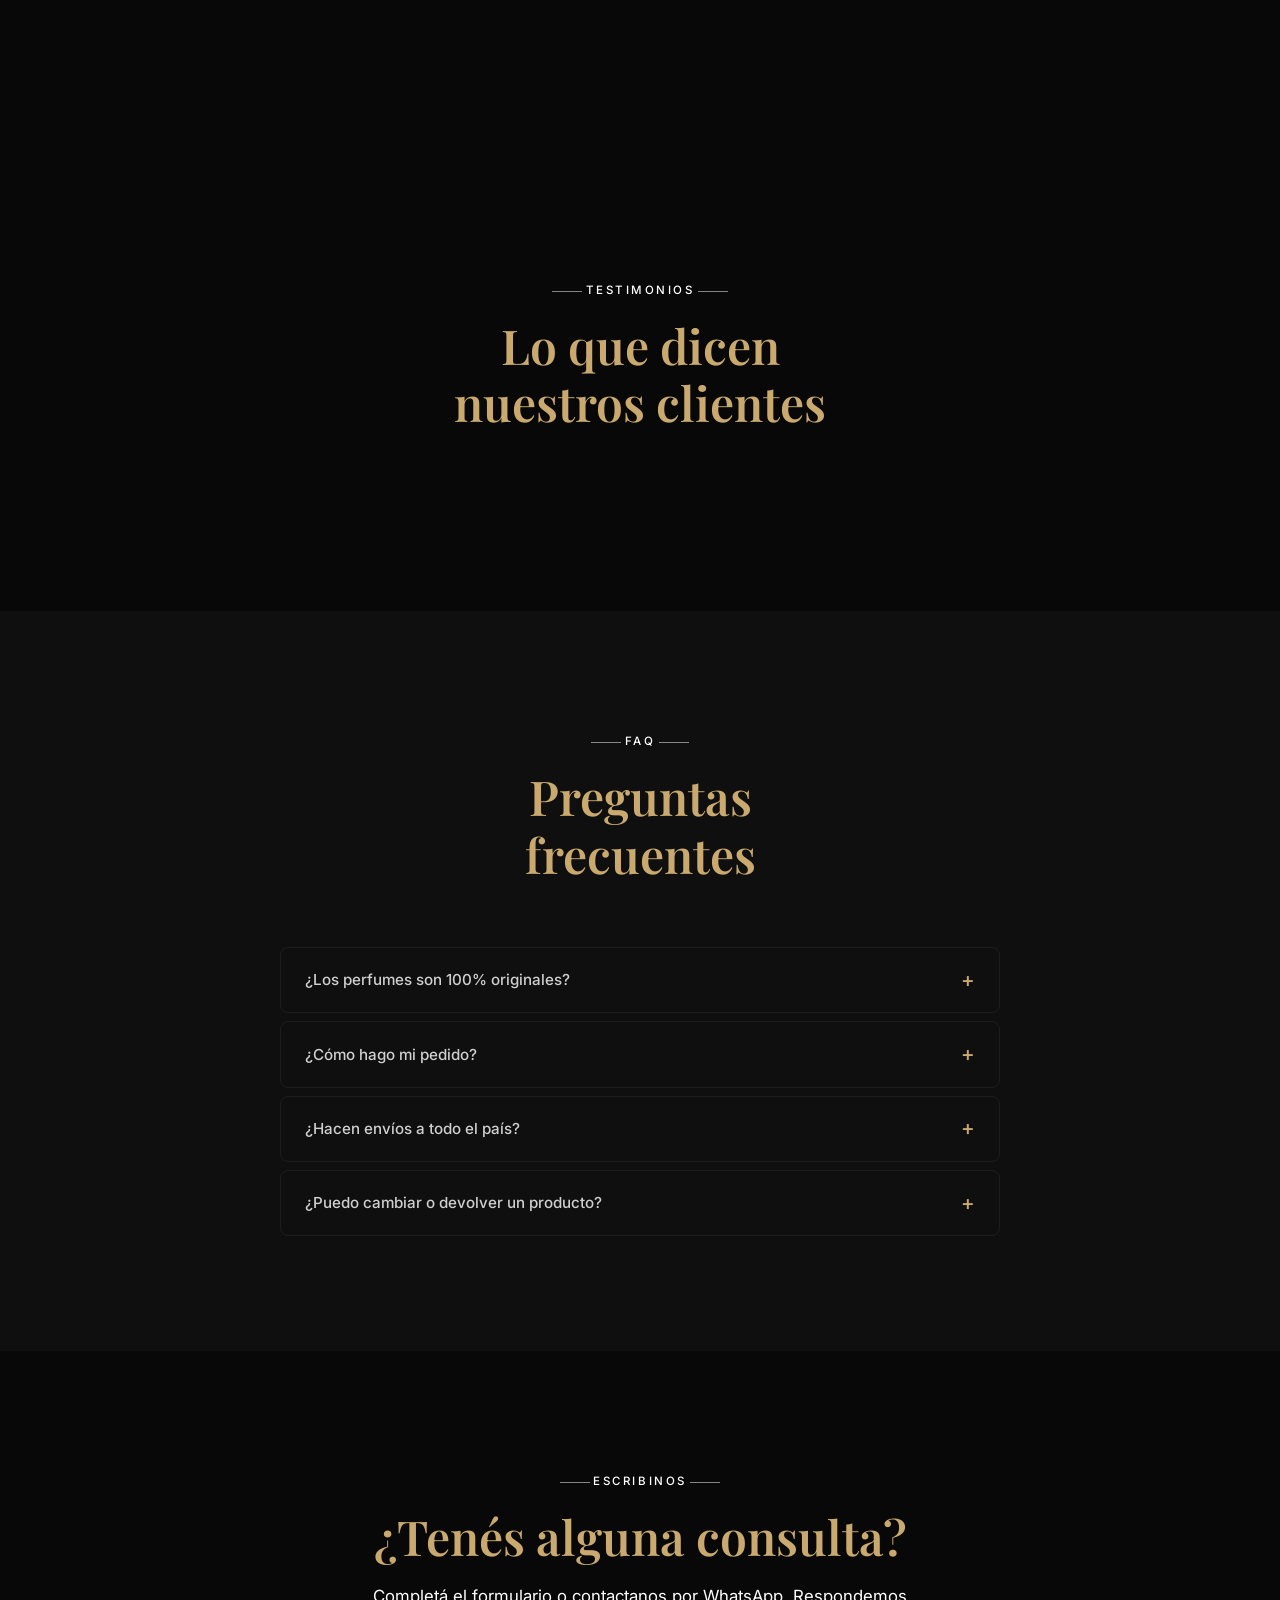
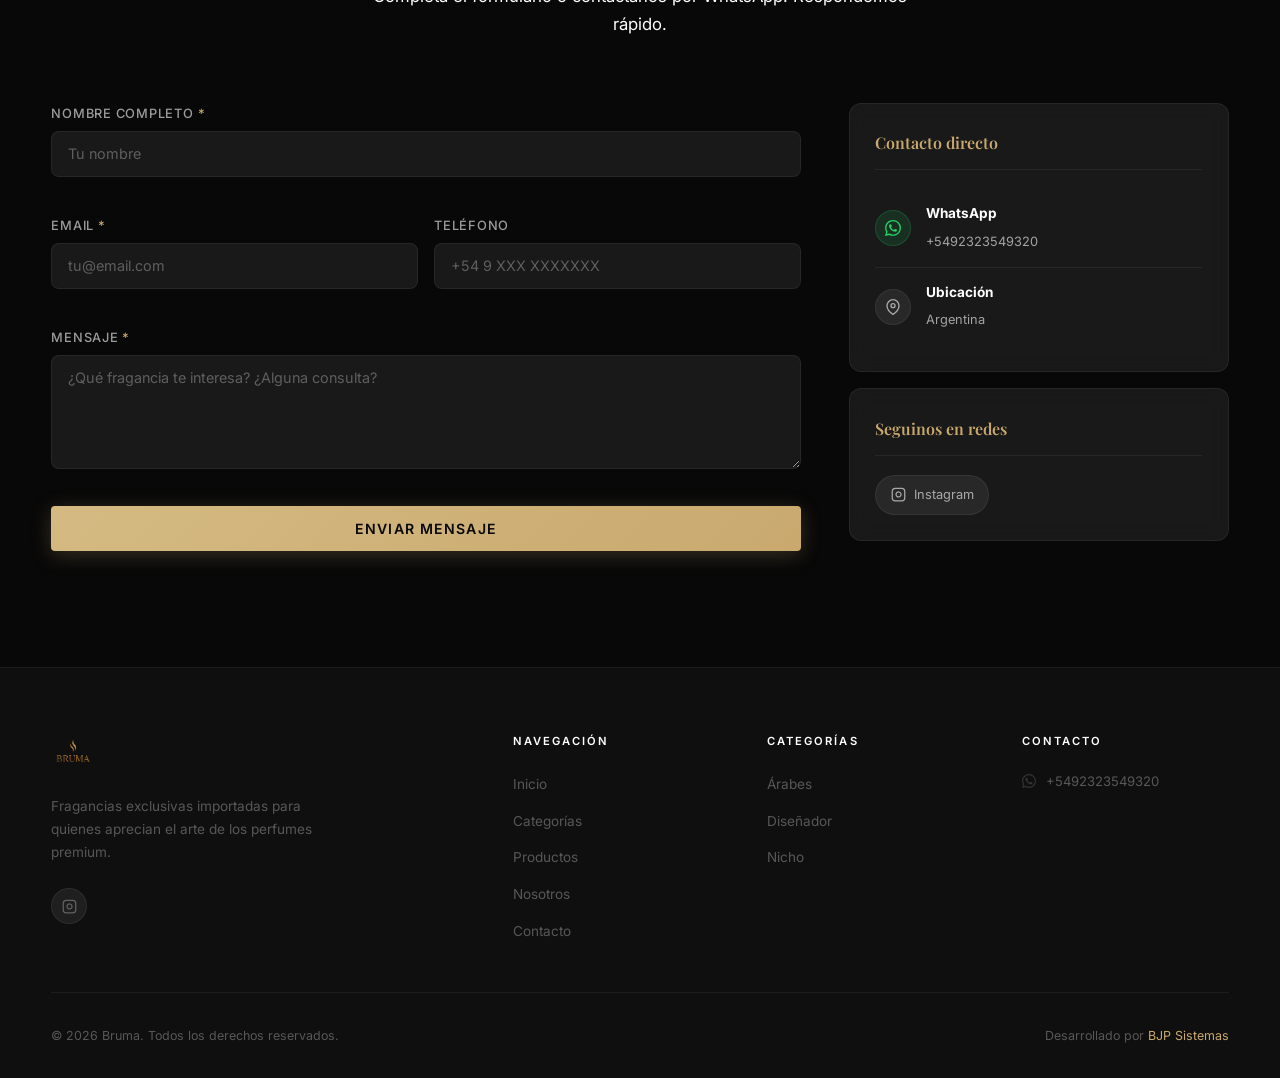
==== commit 988a1ad4: "Achica el logo del header, quedaba enorme (140px) y el navbar se sentia muy largo Baja a 52px (44px " ====
--- a/index.html
+++ b/index.html
@@ -13,7 +13,7 @@
   <link rel="preconnect" href="https://fonts.googleapis.com" />
   <link rel="preconnect" href="https://fonts.gstatic.com" crossorigin />
   <link href="https://fonts.googleapis.com/css2?family=Playfair+Display:ital,wght@0,400;0,500;0,600;0,700;1,400;1,600&family=Inter:wght@300;400;500;600&display=swap" rel="stylesheet" />
-  <link rel="stylesheet" href="styles.css?v=20260711g" />
+  <link rel="stylesheet" href="styles.css?v=20260711i" />
   <link rel="stylesheet" href="cart.css?v=20260711b" />
 </head>
 <body>
--- a/styles.css
+++ b/styles.css
@@ -227,11 +227,12 @@
   text-decoration: none;
 }
 .logo-img {
-  height: 140px;
+  height: 52px;
   width: auto;
   object-fit: contain;
-  transition: opacity var(--dur);
-}
+  transition: opacity var(--dur), height var(--dur);
+}
+.header.scrolled .logo-img { height: 44px; }
 .logo:hover .logo-img { opacity: 0.85; }
 .logo-icon {
   display: flex;
@@ -1508,6 +1509,10 @@
   .testimonios-grid { grid-template-columns: 1fr; }
   .footer-grid { grid-template-columns: 1fr; }
 
+  .footer-brand { display: flex; flex-direction: column; align-items: center; text-align: center; }
+  .logo--footer .logo-img { height: 64px; }
+  .footer-brand p { max-width: 320px; }
+
   .prod-filters-row { flex-direction: column; align-items: flex-start; }
   .prod-selects { width: 100%; }
   .prod-select { flex: 1; }
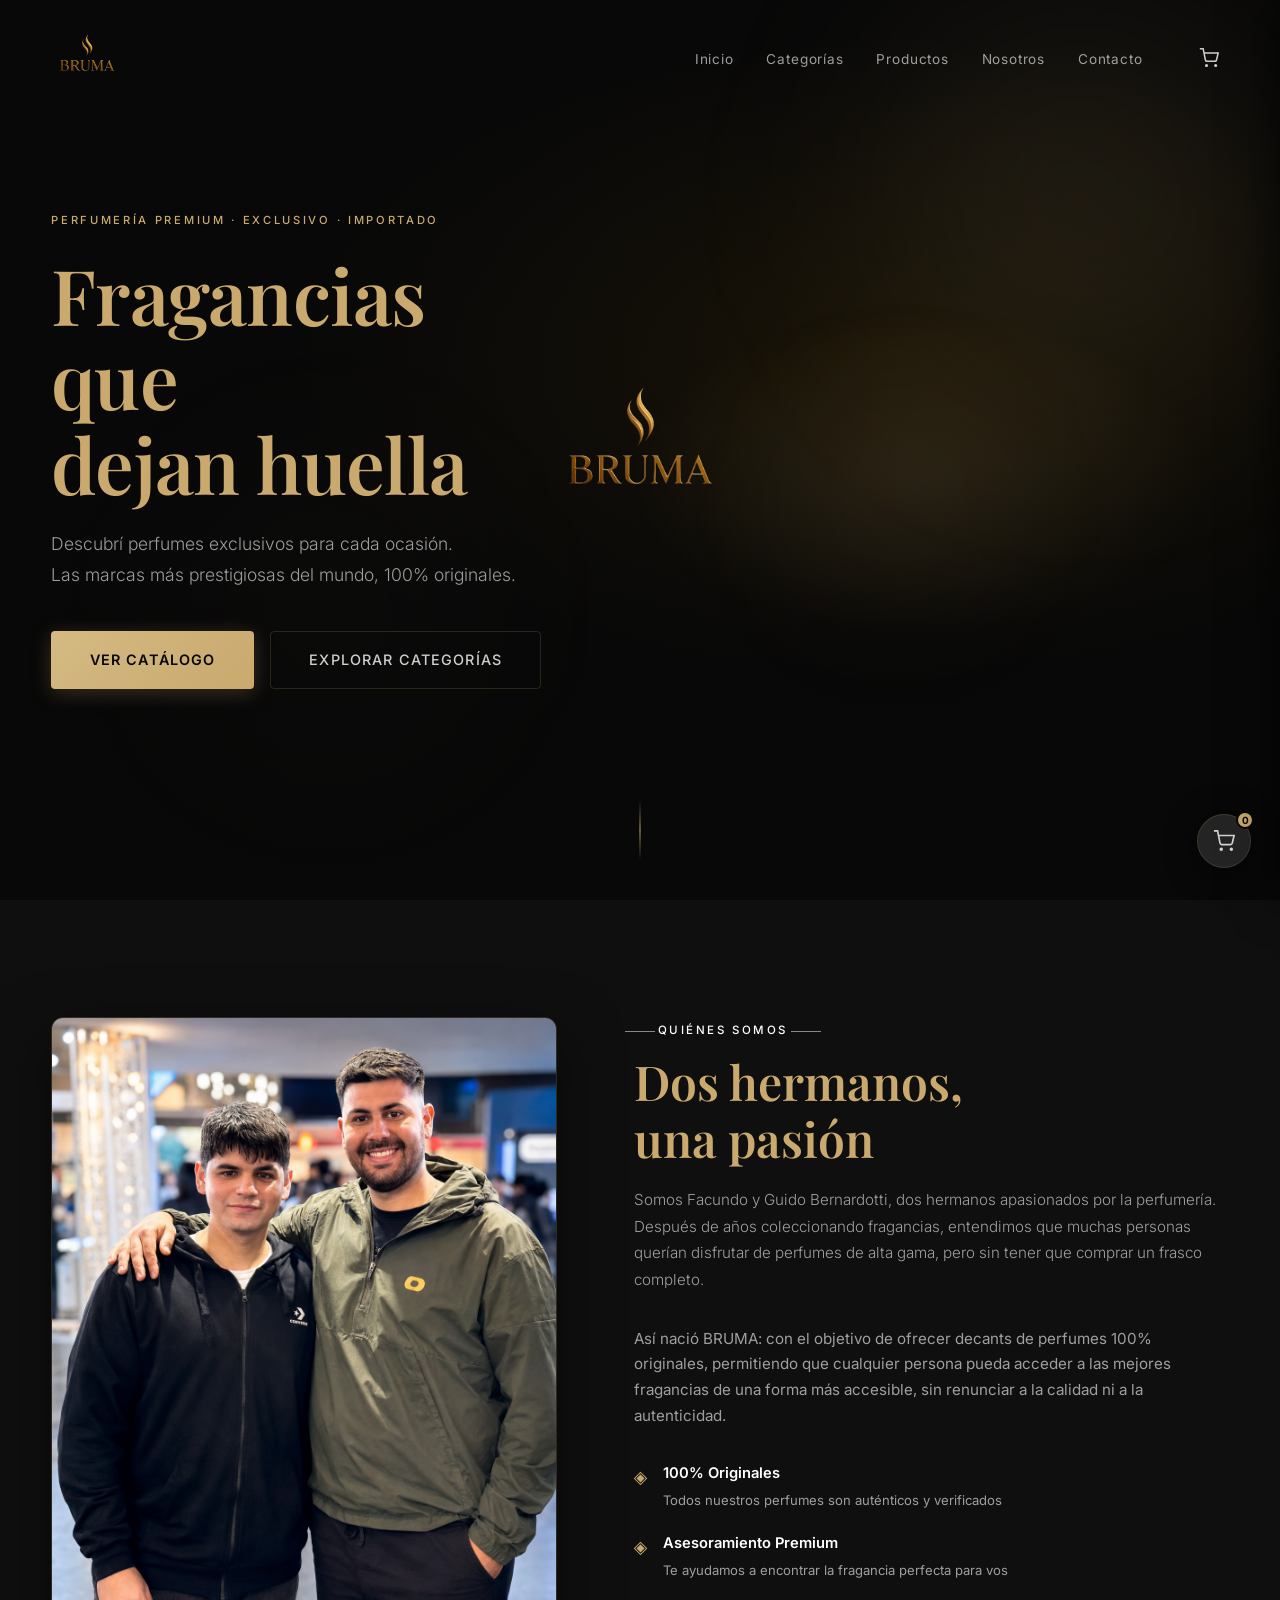
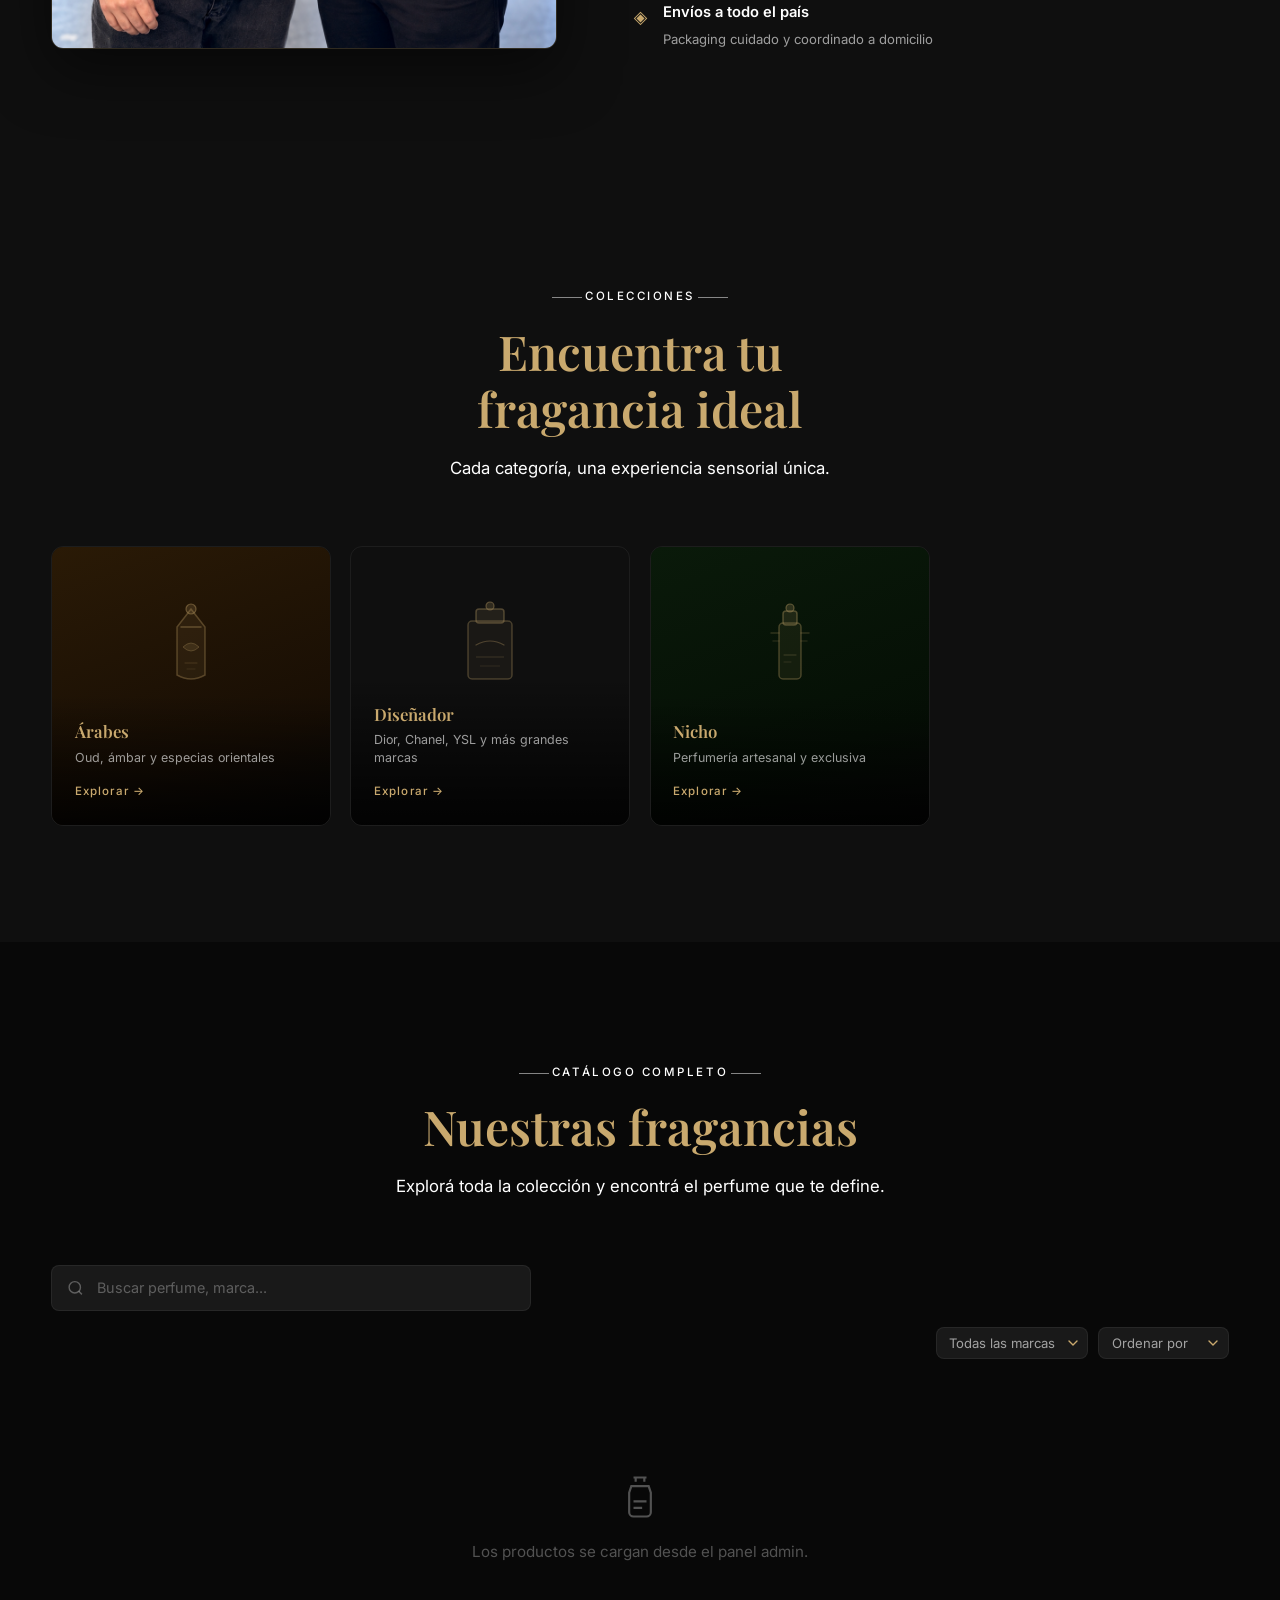
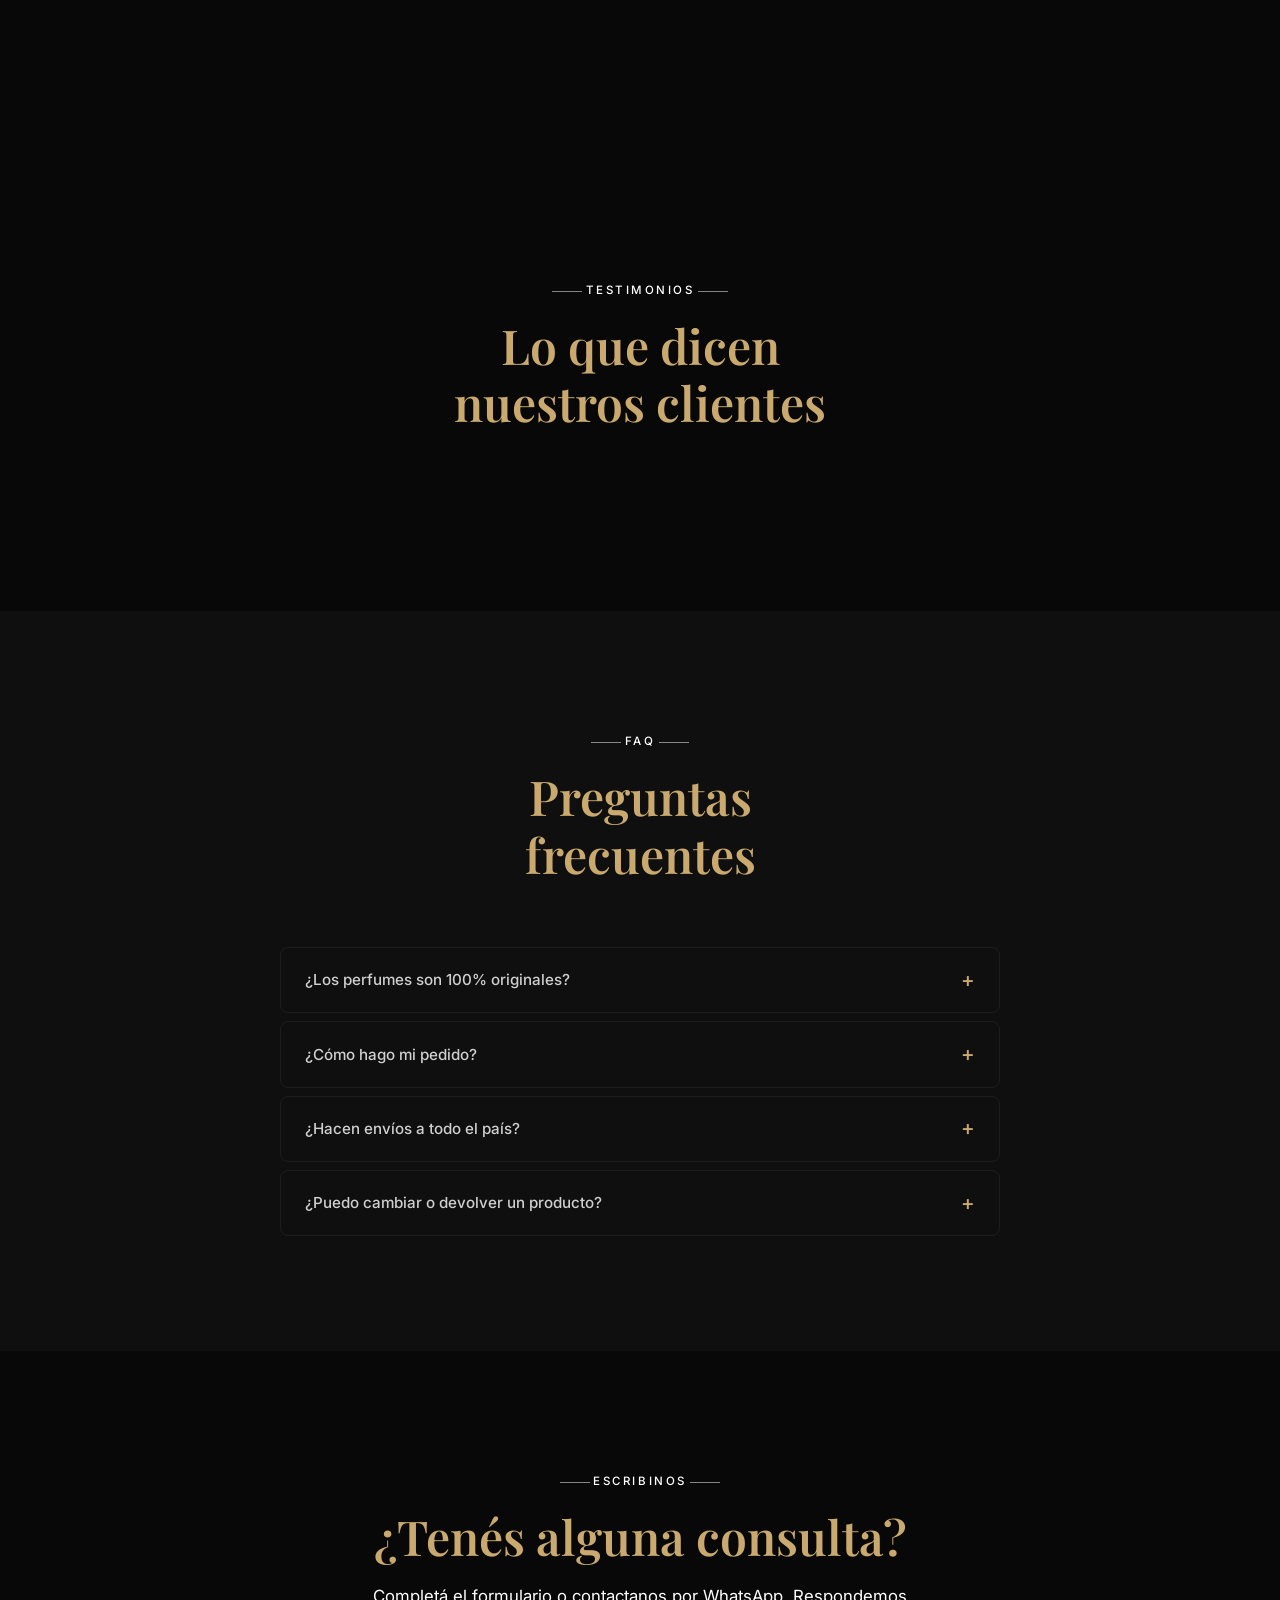
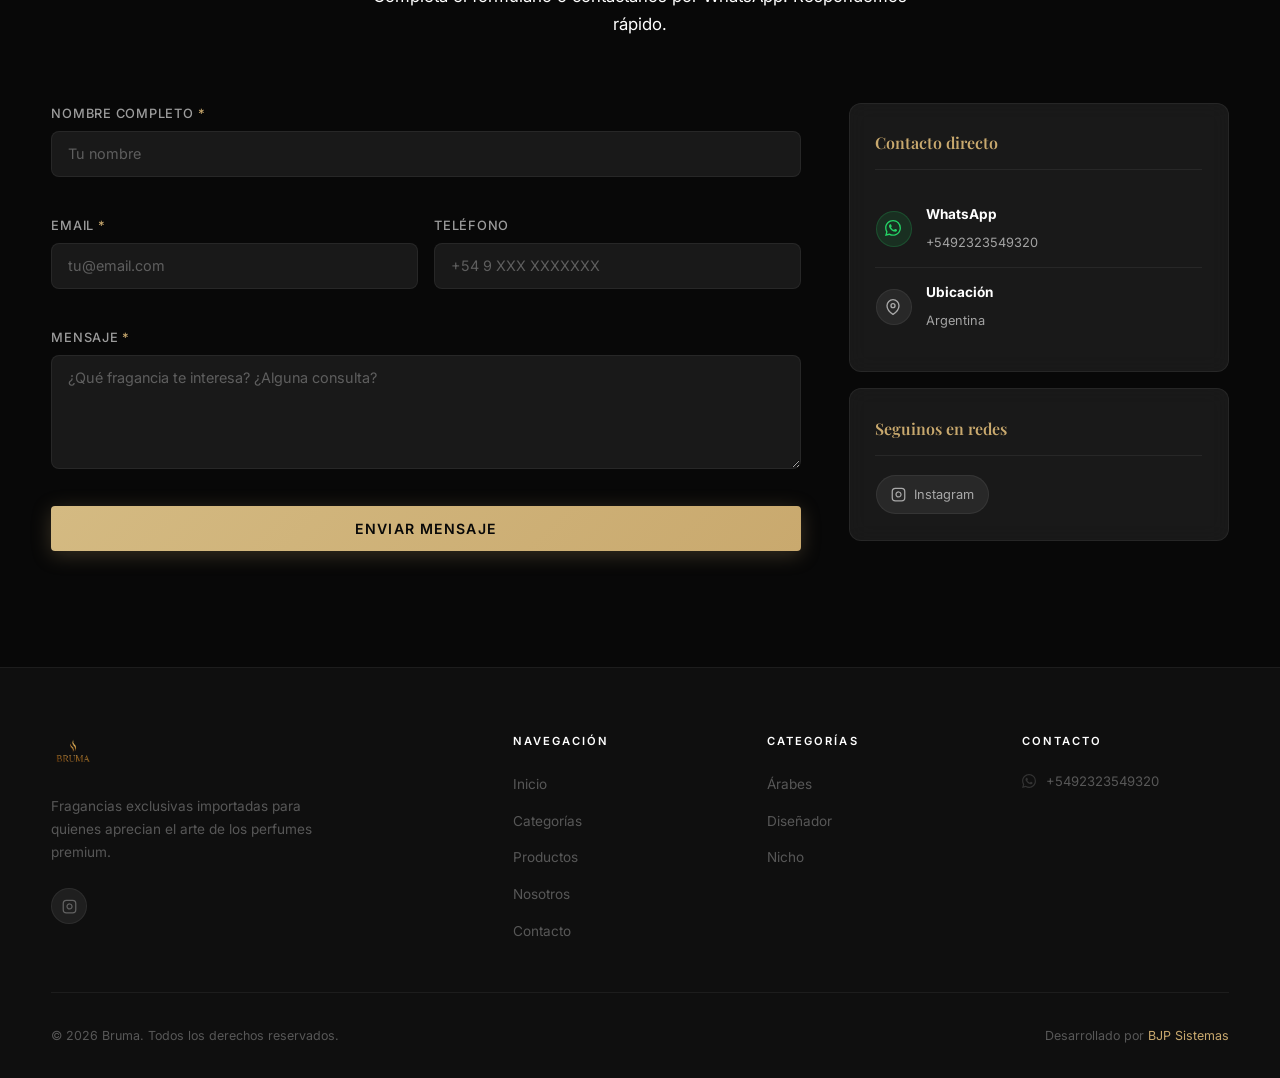
==== commit d5e2f4ac: "Sube un poco el tamano del logo del header, habia quedado muy chico Co-Authored-By: Claude Sonnet 5 " ====
--- a/index.html
+++ b/index.html
@@ -13,7 +13,7 @@
   <link rel="preconnect" href="https://fonts.googleapis.com" />
   <link rel="preconnect" href="https://fonts.gstatic.com" crossorigin />
   <link href="https://fonts.googleapis.com/css2?family=Playfair+Display:ital,wght@0,400;0,500;0,600;0,700;1,400;1,600&family=Inter:wght@300;400;500;600&display=swap" rel="stylesheet" />
-  <link rel="stylesheet" href="styles.css?v=20260711i" />
+  <link rel="stylesheet" href="styles.css?v=20260711j" />
   <link rel="stylesheet" href="cart.css?v=20260711b" />
 </head>
 <body>
--- a/styles.css
+++ b/styles.css
@@ -227,12 +227,12 @@
   text-decoration: none;
 }
 .logo-img {
-  height: 52px;
+  height: 72px;
   width: auto;
   object-fit: contain;
   transition: opacity var(--dur), height var(--dur);
 }
-.header.scrolled .logo-img { height: 44px; }
+.header.scrolled .logo-img { height: 58px; }
 .logo:hover .logo-img { opacity: 0.85; }
 .logo-icon {
   display: flex;
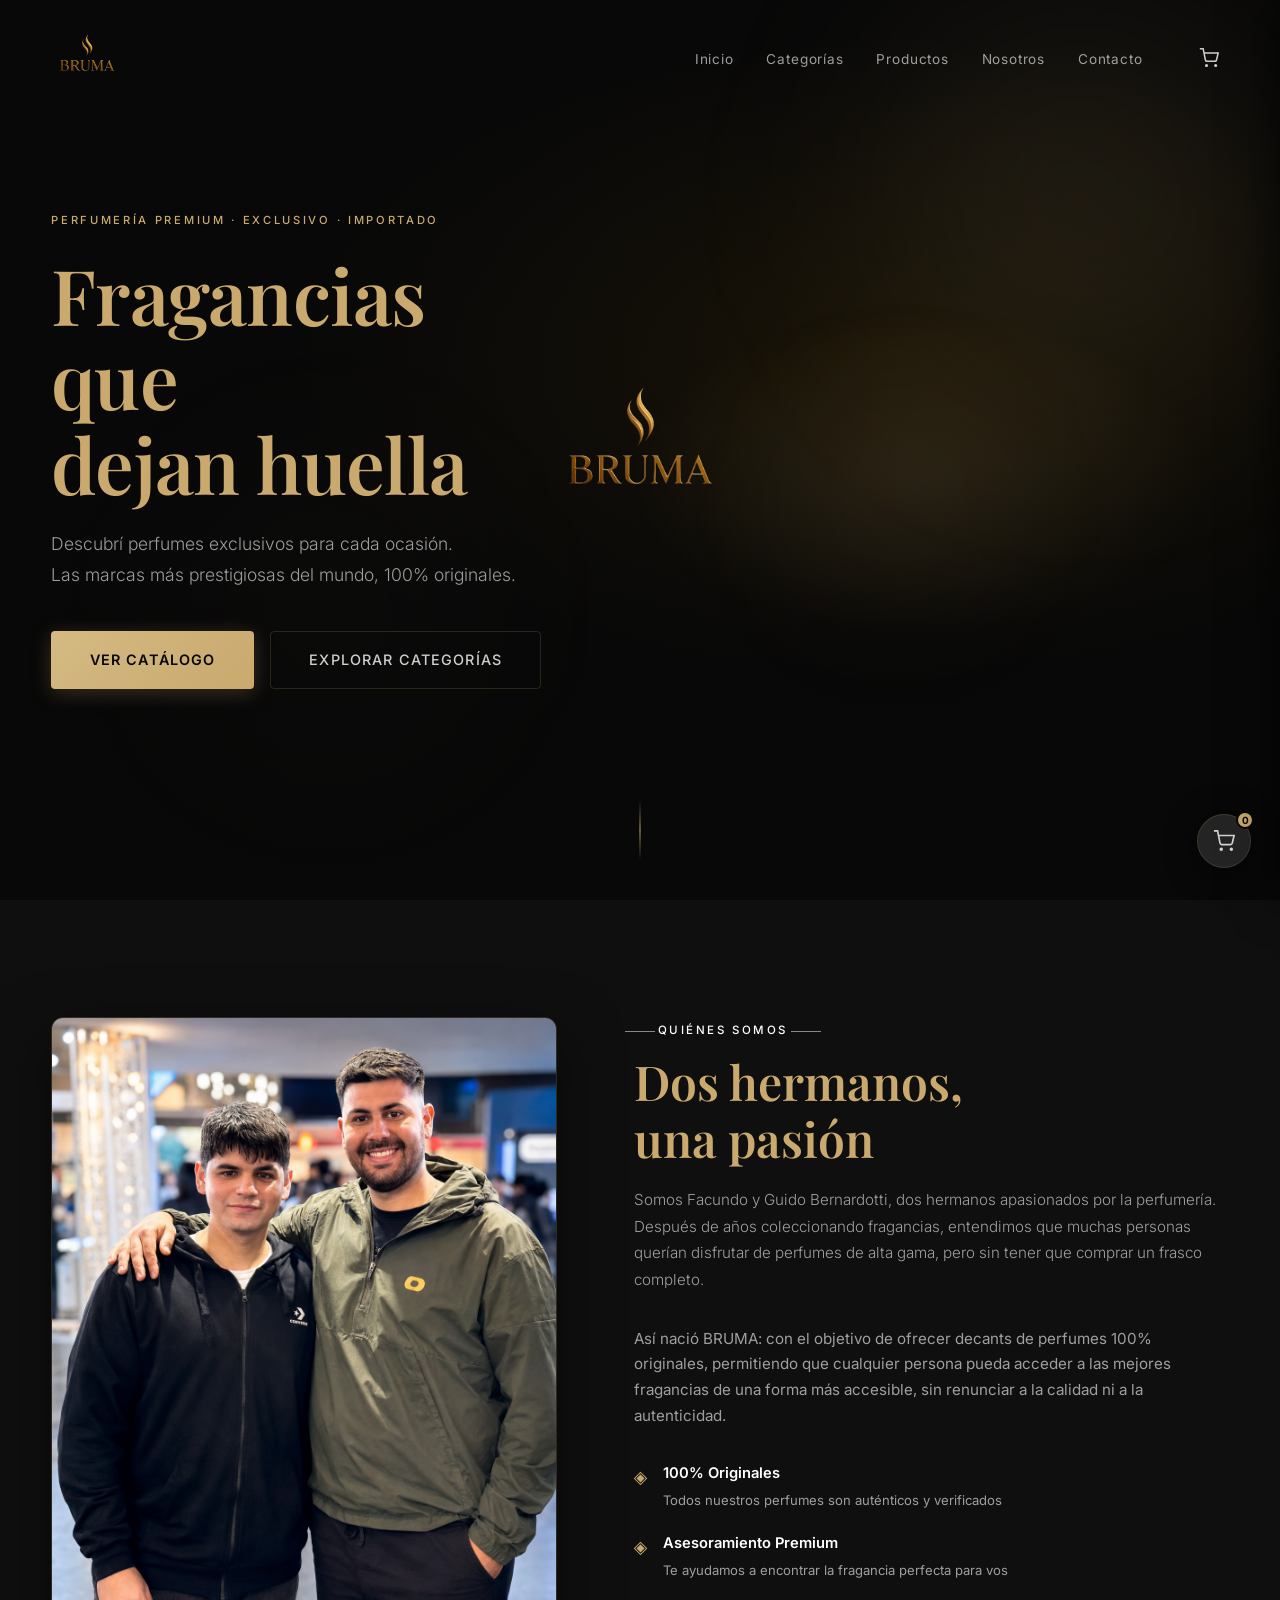
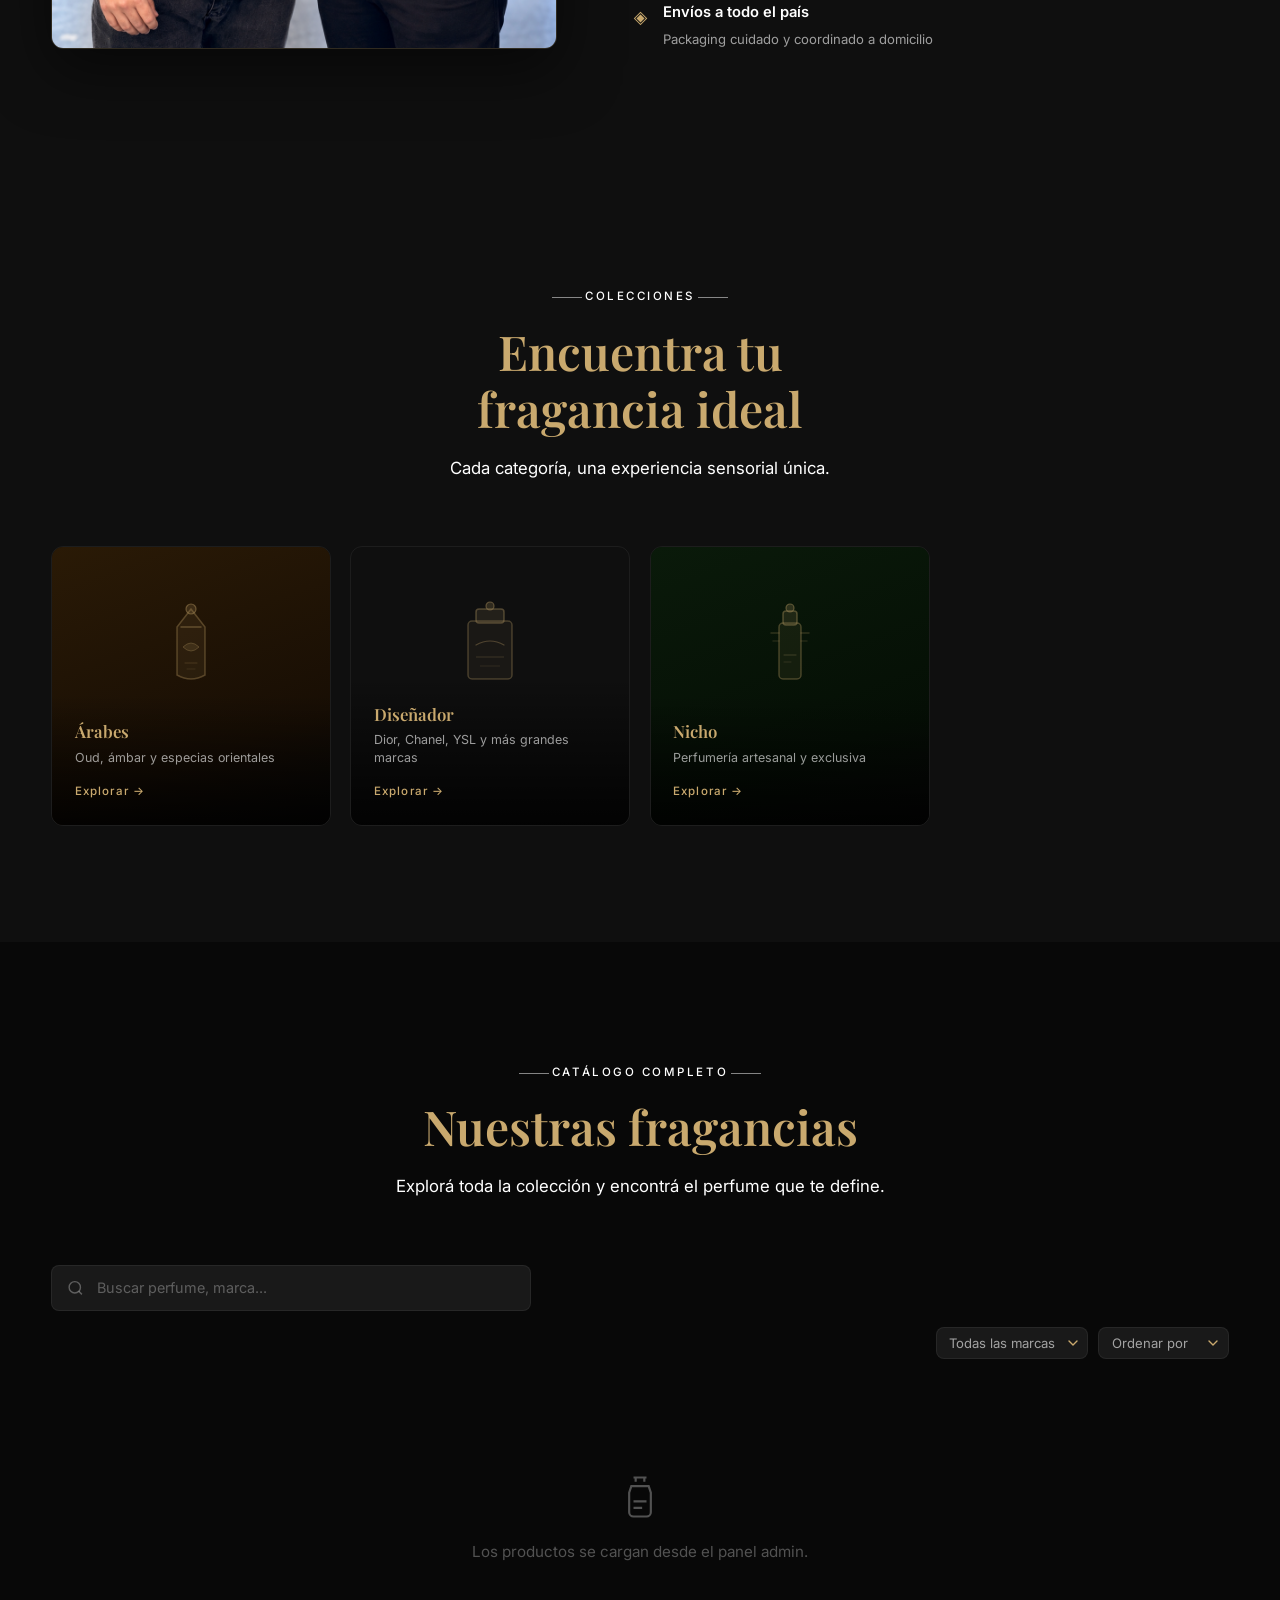
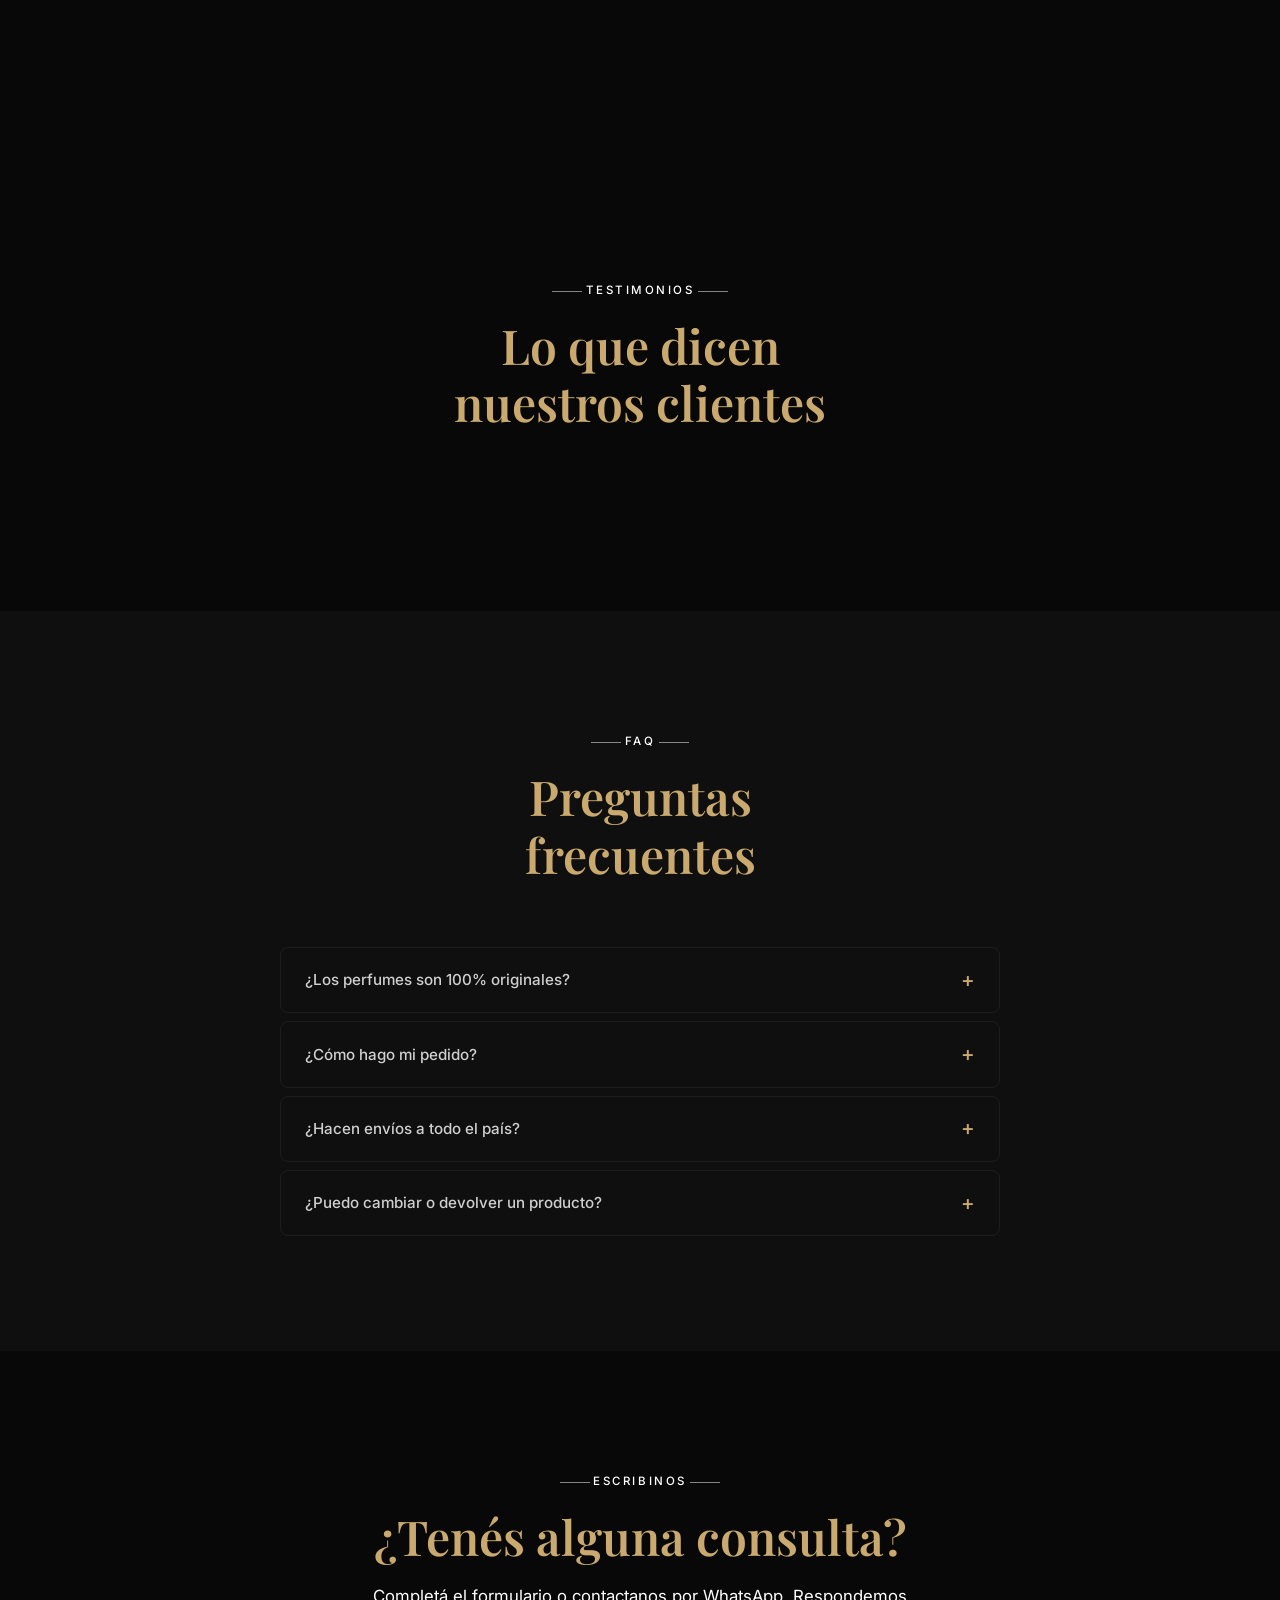
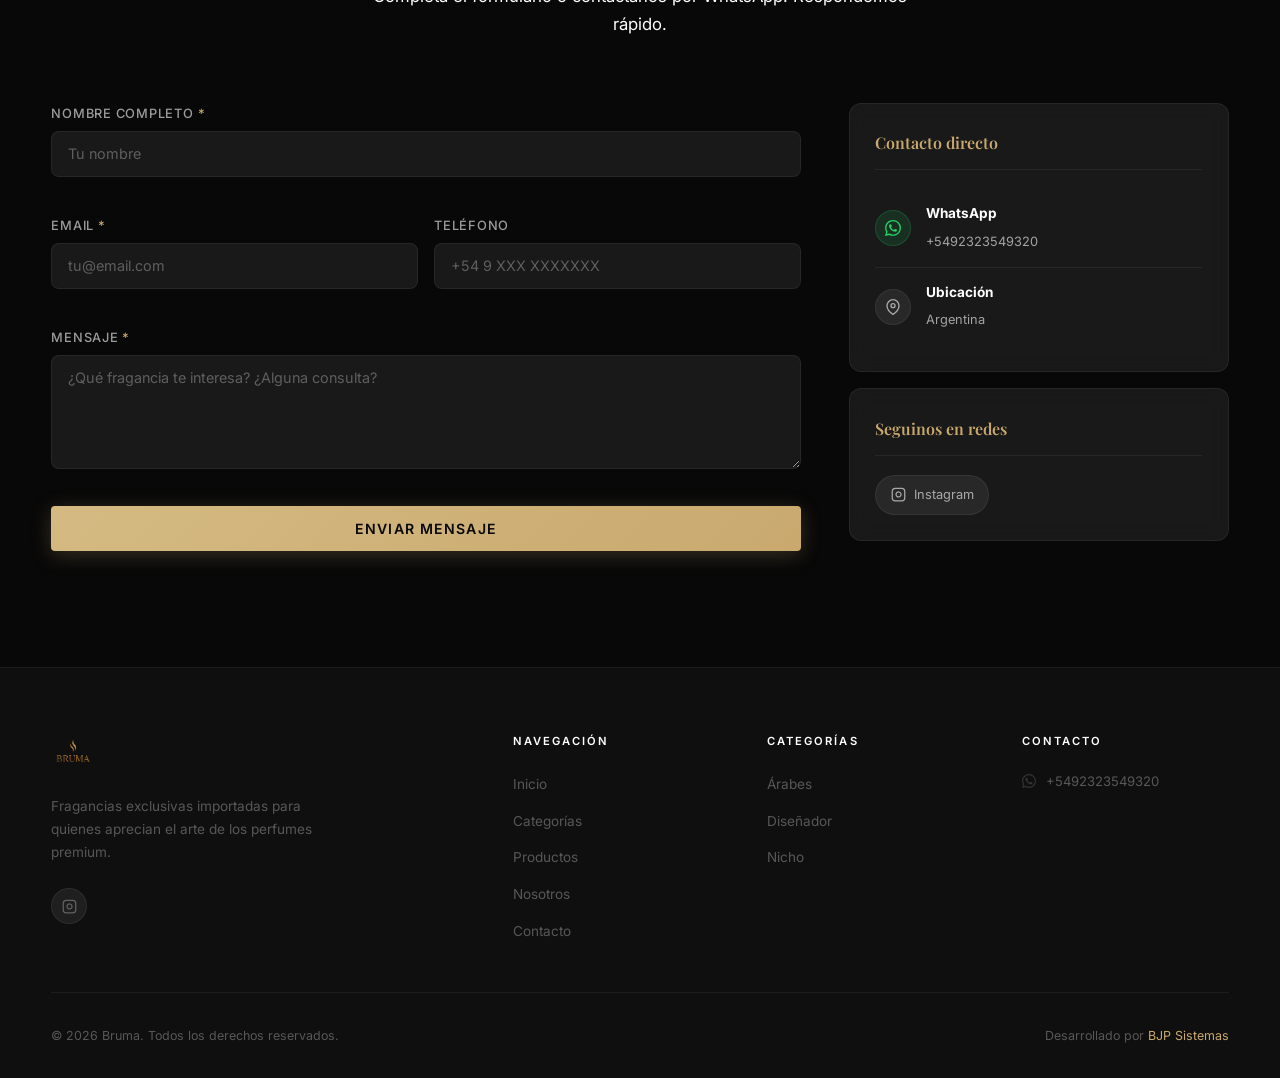
==== commit 38ca8db6: "Hace funcional el "Consultar" en productos sin precio Antes era solo texto sin accion. Ahora tanto e" ====
--- a/index.html
+++ b/index.html
@@ -13,7 +13,7 @@
   <link rel="preconnect" href="https://fonts.googleapis.com" />
   <link rel="preconnect" href="https://fonts.gstatic.com" crossorigin />
   <link href="https://fonts.googleapis.com/css2?family=Playfair+Display:ital,wght@0,400;0,500;0,600;0,700;1,400;1,600&family=Inter:wght@300;400;500;600&display=swap" rel="stylesheet" />
-  <link rel="stylesheet" href="styles.css?v=20260711j" />
+  <link rel="stylesheet" href="styles.css?v=20260711k" />
   <link rel="stylesheet" href="cart.css?v=20260711b" />
 </head>
 <body>
@@ -540,6 +540,6 @@
   </a>
 
   <script src="script.js?v=20260711d"></script>
-  <script src="cart.js?v=20260711c"></script>
+  <script src="cart.js?v=20260711d"></script>
 </body>
 </html>
--- a/styles.css
+++ b/styles.css
@@ -841,7 +841,8 @@
   font-weight: 600;
   color: var(--white);
 }
-.prod-price-empty { color: var(--white-30); font-size: 0.82rem; }
+.prod-price-empty { color: var(--white-30); font-size: 0.82rem; transition: color var(--dur); }
+.prod-price-empty:hover { color: var(--gold); }
 .btn-agregar {
   padding: 0.45rem 1rem;
   background: var(--gold-glow);
